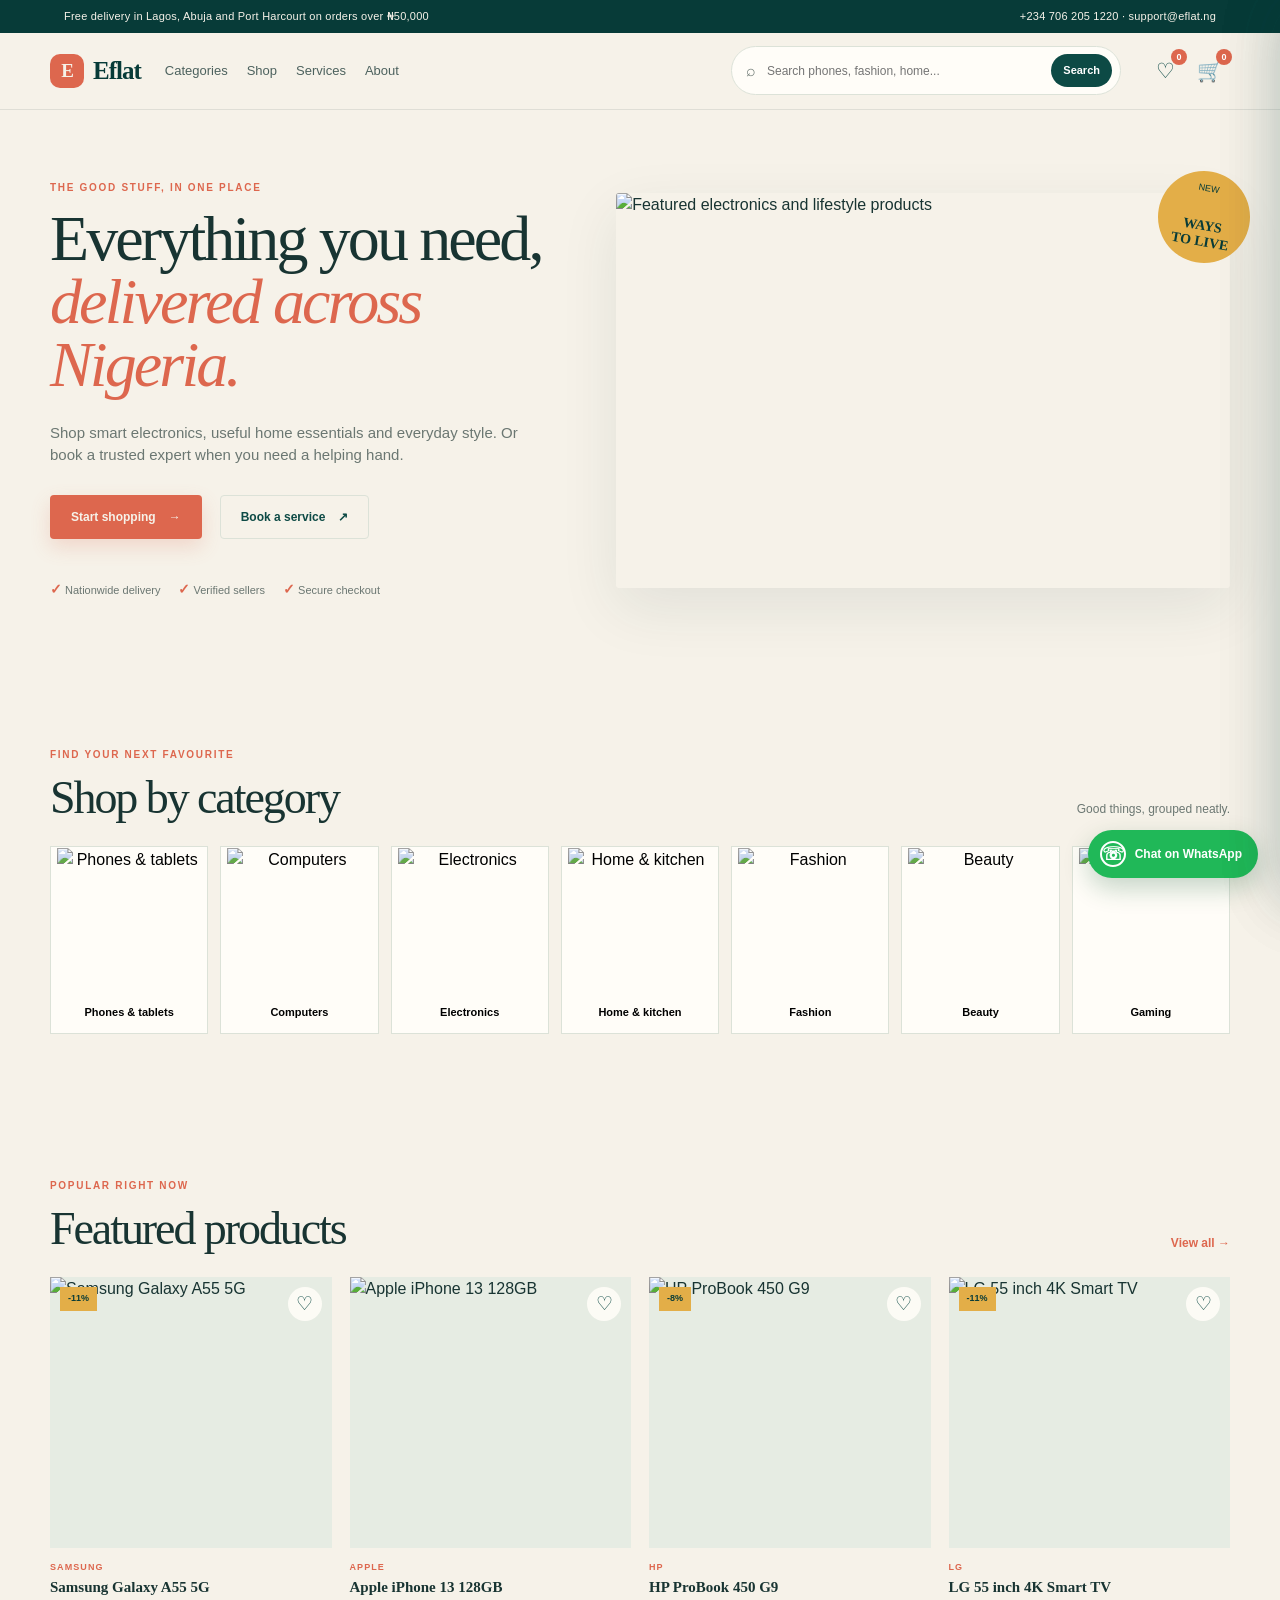
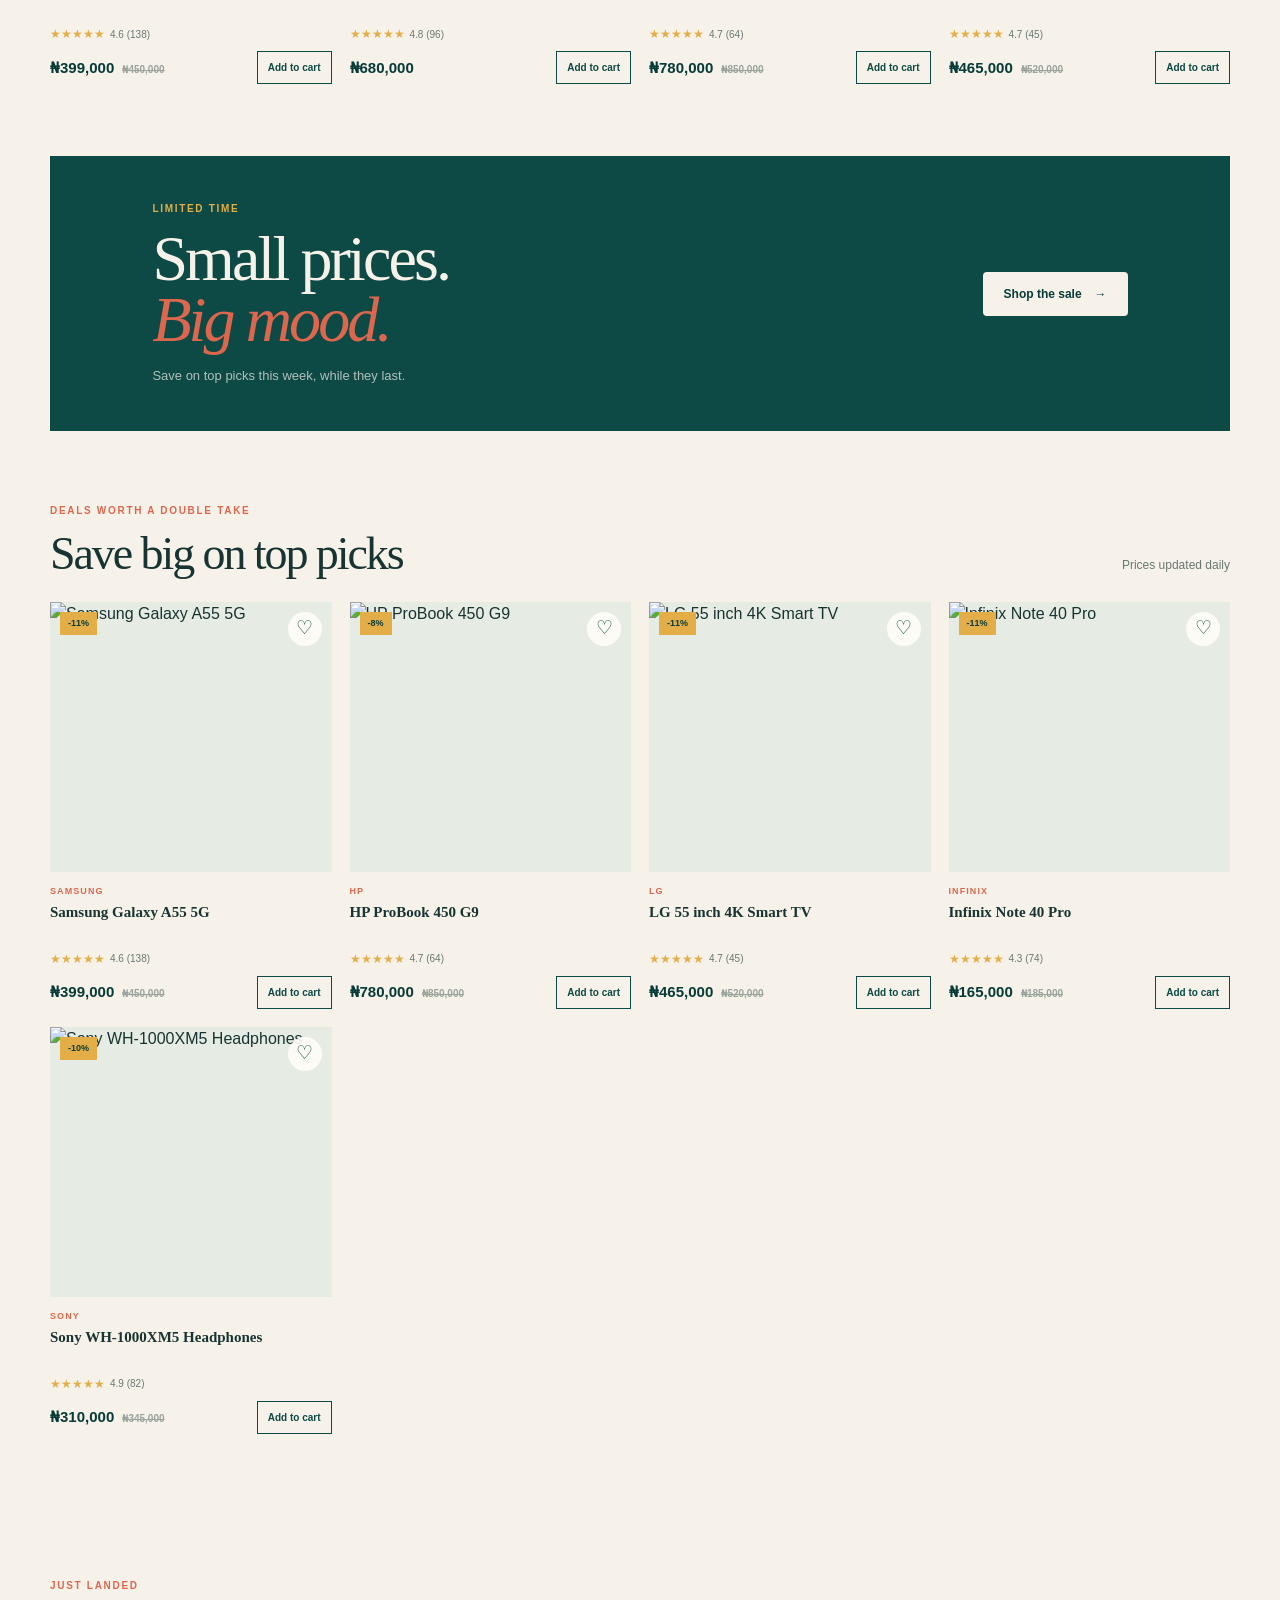
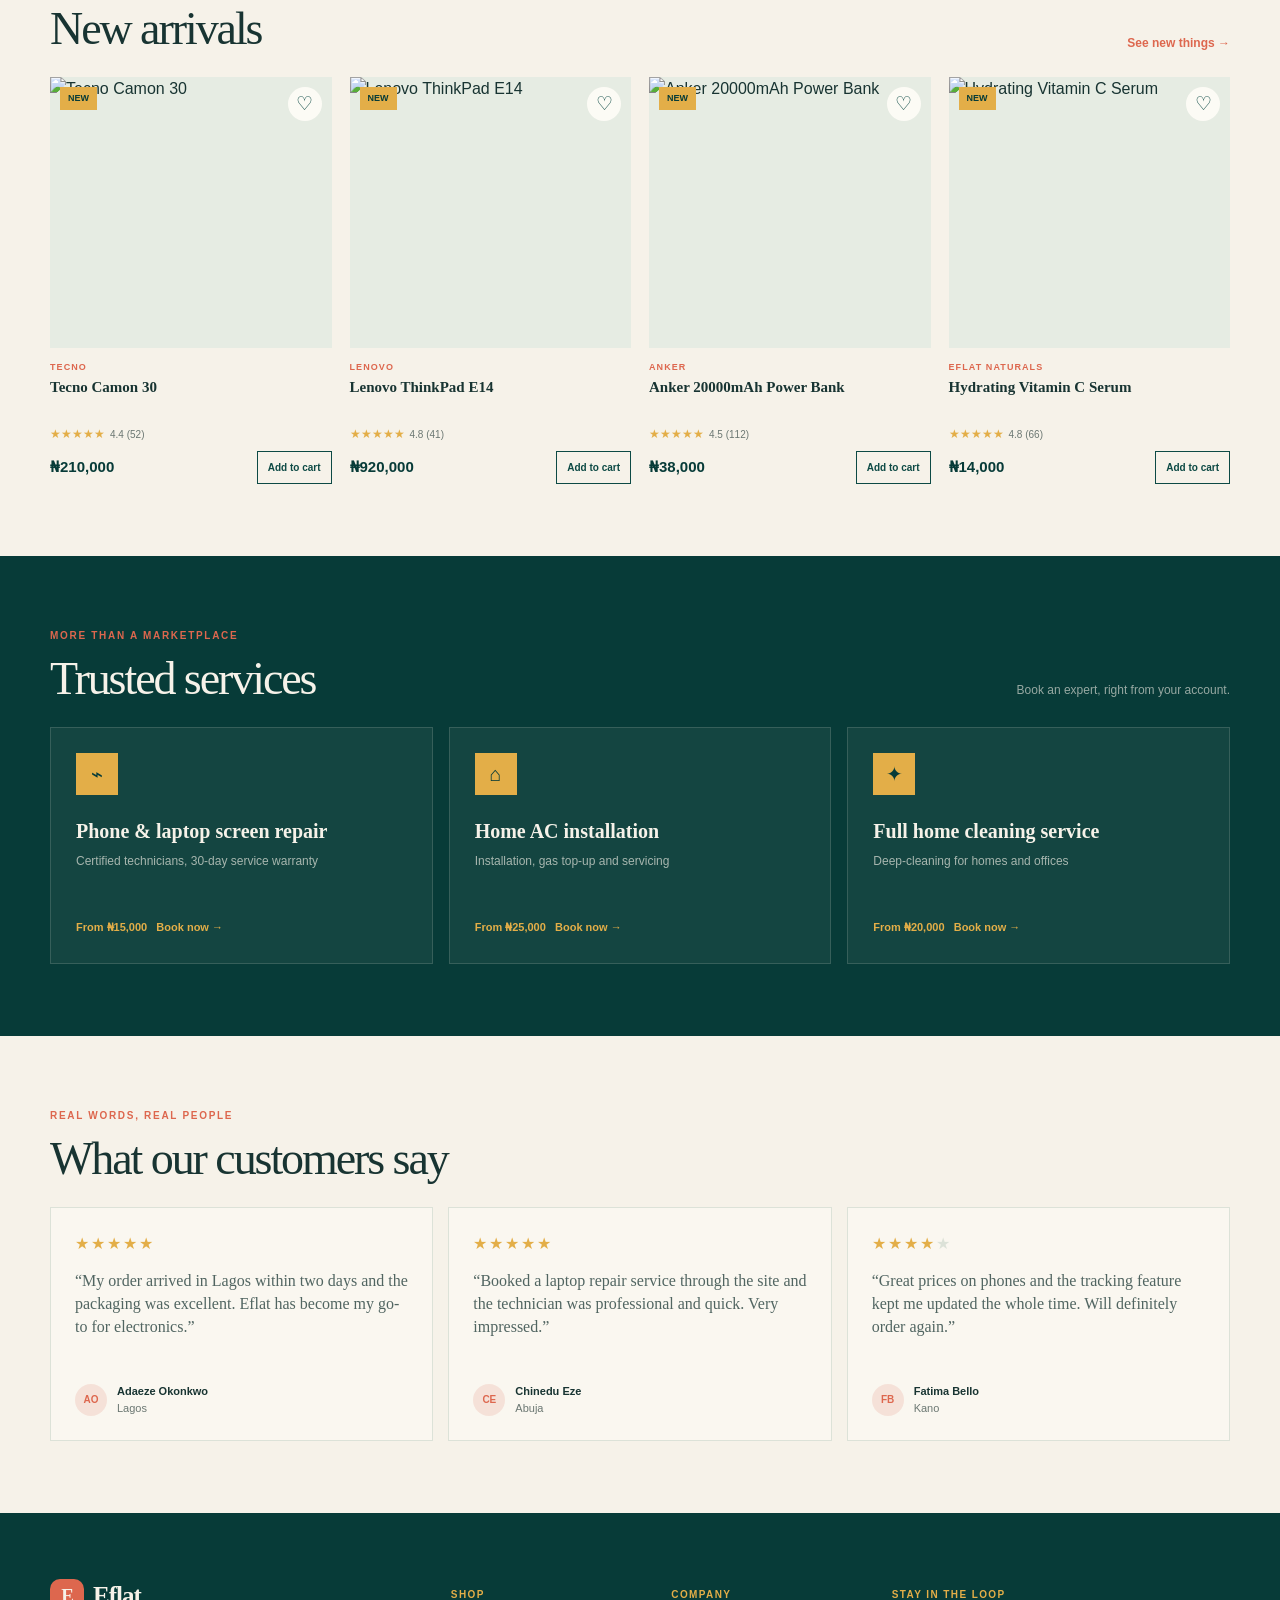
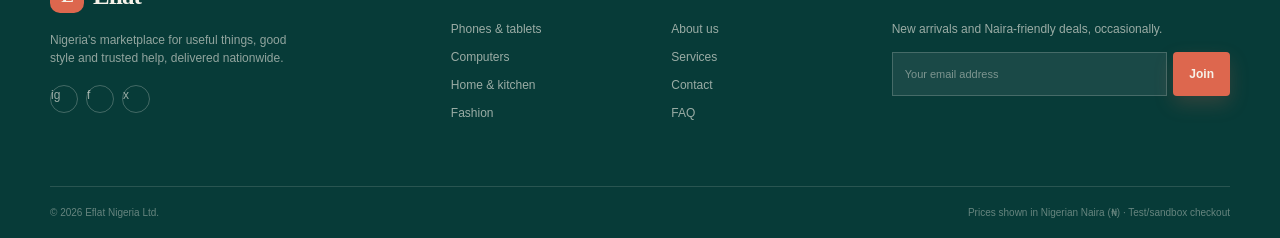
==== index.html @ 5ef54f48 "Add files via upload" ====
<!doctype html>
<html lang="en">
<head>
  <meta charset="UTF-8">
  <meta name="viewport" content="width=device-width, initial-scale=1.0">
  <meta name="description" content="Eflat is a Nigerian marketplace for electronics, fashion, home essentials and trusted services.">
  <title>Eflat | Everyday things, thoughtfully delivered</title>
  <link rel="stylesheet" href="style.css">
  <script src="index.js" defer></script>
</head>
<body>
  <div class="utility-bar">
    <p>Free delivery in Lagos, Abuja and Port Harcourt on orders over ₦50,000</p>
    <p>+234 706 205 1220 <span aria-hidden="true">·</span> support@eflat.ng</p>
  </div>

  <header class="site-header" id="top">
    <div class="header-main shell">
      <button class="icon-button menu-toggle" id="menuToggle" type="button" aria-label="Open menu" aria-expanded="false">☰</button>
      <a class="brand" href="#top" aria-label="Eflat home"><span class="brand-mark">E</span><span>Eflat</span></a>
      <nav class="main-nav" id="mainNav" aria-label="Main navigation">
        <a href="#categories">Categories</a>
        <a href="#featured">Shop</a>
        <a href="#services">Services</a>
        <a href="#about">About</a>
      </nav>
      <form class="search-form" id="searchForm" role="search">
        <span aria-hidden="true">⌕</span>
        <input id="searchInput" type="search" placeholder="Search phones, fashion, home..." autocomplete="off">
        <button type="submit">Search</button>
      </form>
      <div class="header-actions">
        <button class="icon-button" id="wishlistButton" type="button" aria-label="View wishlist">♡<span class="count-badge" id="wishlistCount">0</span></button>
        <button class="icon-button cart-button" id="cartButton" type="button" aria-label="View cart">🛒<span class="count-badge" id="cartCount">0</span></button>
      </div>
    </div>
    <div class="mobile-search shell">
      <form class="search-form" id="mobileSearchForm" role="search">
        <span aria-hidden="true">⌕</span>
        <input id="mobileSearchInput" type="search" placeholder="What are you looking for?" autocomplete="off">
        <button type="submit">Search</button>
      </form>
    </div>
  </header>

  <main>
    <section class="hero shell">
      <div class="hero-copy">
        <p class="eyebrow">THE GOOD STUFF, IN ONE PLACE</p>
        <h1>Everything you need,<br><em>delivered across Nigeria.</em></h1>
        <p class="hero-text">Shop smart electronics, useful home essentials and everyday style. Or book a trusted expert when you need a helping hand.</p>
        <div class="hero-actions">
          <a class="button button-primary" href="#featured">Start shopping <span>→</span></a>
          <a class="button button-quiet" href="#services">Book a service <span>↗</span></a>
        </div>
        <div class="trust-row">
          <span><b>✓</b> Nationwide delivery</span>
          <span><b>✓</b> Verified sellers</span>
          <span><b>✓</b> Secure checkout</span>
        </div>
      </div>
      <div class="hero-image-wrap">
        <div class="hero-sticker">NEW<br><strong>WAYS<br>TO LIVE</strong></div>
        <img src="img/hero-banner.png" alt="Featured electronics and lifestyle products" class="hero-image">
      </div>
    </section>

    <section class="section shell" id="categories">
      <div class="section-heading"><div><p class="eyebrow">FIND YOUR NEXT FAVOURITE</p><h2>Shop by category</h2></div><p>Good things, grouped neatly.</p></div>
      <div class="category-grid" id="categoryGrid"></div>
    </section>

    <section class="section shell" id="featured">
      <div class="section-heading"><div><p class="eyebrow">POPULAR RIGHT NOW</p><h2>Featured products</h2></div><a class="text-link" href="#featured">View all <span>→</span></a></div>
      <div class="product-grid" id="featuredGrid"></div>
    </section>

    <section class="sale-band shell">
      <div><p class="eyebrow">LIMITED TIME</p><h2>Small prices.<br><em>Big mood.</em></h2><p>Save on top picks this week, while they last.</p></div>
      <a class="button button-light" href="#sale">Shop the sale <span>→</span></a>
    </section>

    <section class="section shell" id="sale">
      <div class="section-heading"><div><p class="eyebrow">DEALS WORTH A DOUBLE TAKE</p><h2>Save big on top picks</h2></div><span class="sale-note">Prices updated daily</span></div>
      <div class="product-grid" id="saleGrid"></div>
    </section>

    <section class="section shell" id="new-arrivals">
      <div class="section-heading"><div><p class="eyebrow">JUST LANDED</p><h2>New arrivals</h2></div><a class="text-link" href="#new-arrivals">See new things <span>→</span></a></div>
      <div class="product-grid" id="newGrid"></div>
    </section>

    <section class="service-section" id="services">
      <div class="shell"><div class="section-heading light-heading"><div><p class="eyebrow">MORE THAN A MARKETPLACE</p><h2>Trusted services</h2></div><p>Book an expert, right from your account.</p></div><div class="service-grid" id="serviceGrid"></div></div>
    </section>

    <section class="section shell testimonials" id="about">
      <div class="section-heading"><div><p class="eyebrow">REAL WORDS, REAL PEOPLE</p><h2>What our customers say</h2></div></div>
      <div class="quote-grid"><article class="quote-card"><div class="stars">★★★★★</div><blockquote>“My order arrived in Lagos within two days and the packaging was excellent. Eflat has become my go-to for electronics.”</blockquote><footer><span>AO</span><div><strong>Adaeze Okonkwo</strong><small>Lagos</small></div></footer></article><article class="quote-card"><div class="stars">★★★★★</div><blockquote>“Booked a laptop repair service through the site and the technician was professional and quick. Very impressed.”</blockquote><footer><span>CE</span><div><strong>Chinedu Eze</strong><small>Abuja</small></div></footer></article><article class="quote-card"><div class="stars">★★★★<i>★</i></div><blockquote>“Great prices on phones and the tracking feature kept me updated the whole time. Will definitely order again.”</blockquote><footer><span>FB</span><div><strong>Fatima Bello</strong><small>Kano</small></div></footer></article></div>
    </section>
  </main>

  <footer class="site-footer">
    <div class="shell footer-grid">
      <div class="footer-brand"><a class="brand brand-light" href="#top"><span class="brand-mark">E</span><span>Eflat</span></a><p>Nigeria's marketplace for useful things, good style and trusted help, delivered nationwide.</p><div class="socials"><a href="#top" aria-label="Instagram">ig</a><a href="#top" aria-label="Facebook">f</a><a href="#top" aria-label="X">x</a></div></div>
      <div><h3>Shop</h3><a href="#categories">Phones & tablets</a><a href="#categories">Computers</a><a href="#categories">Home & kitchen</a><a href="#categories">Fashion</a></div>
      <div><h3>Company</h3><a href="#about">About us</a><a href="#services">Services</a><a href="#top">Contact</a><a href="#top">FAQ</a></div>
      <div class="newsletter"><h3>Stay in the loop</h3><p>New arrivals and Naira-friendly deals, occasionally.</p><form id="newsletterForm"><input id="emailInput" type="email" placeholder="Your email address" required><button class="button button-primary" type="submit">Join</button></form><p class="form-message" id="formMessage" aria-live="polite"></p></div>
    </div>
    <div class="footer-bottom shell"><span>© 2026 Eflat Nigeria Ltd.</span><span>Prices shown in Nigerian Naira (₦) · Test/sandbox checkout</span></div>
  </footer>

  <aside class="side-panel" id="cartPanel" aria-hidden="true" aria-labelledby="cartPanelTitle">
    <div class="panel-header"><div><p class="eyebrow">YOUR BAG</p><h2 id="cartPanelTitle">Cart</h2></div><button class="close-button" data-close-panel type="button" aria-label="Close cart">×</button></div>
    <div class="panel-content" id="cartItems"><p class="panel-empty">Your cart is empty.</p></div>
    <div class="panel-footer"><div><span>Subtotal</span><strong id="cartTotal">₦0</strong></div><button class="button button-primary" id="checkoutButton" type="button">Continue to checkout <span>→</span></button></div>
  </aside>
  <aside class="side-panel" id="wishlistPanel" aria-hidden="true" aria-labelledby="wishlistPanelTitle">
    <div class="panel-header"><div><p class="eyebrow">SAVED FOR LATER</p><h2 id="wishlistPanelTitle">Wishlist</h2></div><button class="close-button" data-close-panel type="button" aria-label="Close wishlist">×</button></div>
    <div class="panel-content" id="wishlistItems"><p class="panel-empty">Your wishlist is empty.</p></div>
  </aside>
  <div class="panel-backdrop" data-close-panel></div>
  <dialog class="booking-dialog" id="bookingDialog">
    <button class="close-button dialog-close" data-close-dialog type="button" aria-label="Close booking form">×</button>
    <p class="eyebrow">BOOK A TRUSTED EXPERT</p><h2 id="bookingTitle">Book a service</h2><p class="dialog-copy">Tell us where and when you need help. Our team will confirm the appointment.</p>
    <form id="bookingForm"><label for="bookingName">Your name</label><input id="bookingName" required placeholder="Full name"><label for="bookingPhone">Phone number</label><input id="bookingPhone" required type="tel" placeholder="0800 000 0000"><label for="bookingDate">Preferred date</label><input id="bookingDate" required type="date"><button class="button button-primary" type="submit">Request booking <span>→</span></button><p class="form-message" id="bookingMessage" aria-live="polite"></p></form>
  </dialog>
  <div class="toast" id="toast" role="status" aria-live="polite"></div>
  <a class="whatsapp-button" href="https://wa.me/2347062051220?text=Hello%20Eflat%2C%20I%20need%20help%20with%20an%20order." target="_blank" rel="noopener noreferrer" aria-label="Chat with Eflat on WhatsApp">
    <span class="whatsapp-icon" aria-hidden="true">☏</span>
    <span class="whatsapp-label">Chat on WhatsApp</span>
  </a>
</body>
</html>
---- style.css ----
:root {
  --ink: #183432;
  --teal: #0d4a45;
  --teal-deep: #073b38;
  --cream: #f6f2e9;
  --paper: #fffdf8;
  --muted: #6b7772;
  --line: #dce2d8;
  --terracotta: #dd674e;
  --gold: #e3ae48;
  --shadow: 0 20px 60px rgba(24, 52, 50, .09);
  --display: Georgia, "Times New Roman", serif;
  --sans: "Trebuchet MS", "Segoe UI", sans-serif;
}

* { box-sizing: border-box; }
html { scroll-behavior: smooth; }
body { margin: 0; min-width: 320px; color: var(--ink); background: var(--cream); font-family: var(--sans); line-height: 1.5; overflow-x: hidden; }
body.menu-open { overflow: hidden; }
a { color: inherit; text-decoration: none; }
button, input { font: inherit; }
button { cursor: pointer; }
img { display: block; max-width: 100%; }
.shell { width: min(1180px, calc(100% - 48px)); margin-inline: auto; }

.utility-bar { display: flex; justify-content: space-between; gap: 16px; padding: 8px 5vw; color: #f6f2e9; background: var(--teal-deep); font-size: 11px; letter-spacing: .02em; }
.utility-bar p { margin: 0; }
.site-header { position: sticky; top: 0; z-index: 20; border-bottom: 1px solid rgba(24, 52, 50, .1); background: rgba(246, 242, 233, .94); backdrop-filter: blur(14px); }
.header-main { display: flex; align-items: center; gap: 24px; min-height: 76px; }
.brand { display: inline-flex; align-items: center; gap: 9px; flex: none; color: var(--teal-deep); font: 700 25px var(--display); letter-spacing: -.04em; }
.brand-mark { display: grid; place-items: center; width: 34px; height: 34px; border-radius: 10px; color: var(--cream); background: var(--terracotta); font: 700 19px var(--display); }
.main-nav { display: flex; gap: 19px; align-items: center; font-size: 13px; }
.main-nav a { position: relative; padding: 10px 0; color: rgba(24, 52, 50, .76); }
.main-nav a:hover, .text-link:hover { color: var(--terracotta); }
.search-form { display: flex; align-items: center; gap: 9px; min-width: 180px; padding: 7px 8px 7px 14px; border: 1px solid var(--line); border-radius: 100px; background: var(--paper); color: var(--muted); }
.header-main > .search-form { flex: 1; max-width: 390px; margin-left: auto; }
.search-form input { width: 100%; min-width: 0; border: 0; outline: 0; color: var(--ink); background: transparent; font-size: 12px; }
.search-form button { border: 0; border-radius: 100px; padding: 8px 12px; color: white; background: var(--teal); font-size: 11px; font-weight: 700; }
.header-actions { display: flex; gap: 5px; }
.icon-button { position: relative; display: inline-grid; place-items: center; min-width: 40px; min-height: 40px; padding: 6px; border: 0; border-radius: 50%; color: var(--teal); background: transparent; font-size: 21px; }
.icon-button:hover { background: rgba(13, 74, 69, .09); }
.count-badge { position: absolute; top: 0; right: -2px; display: grid; place-items: center; min-width: 16px; height: 16px; padding: 0 4px; border-radius: 20px; color: white; background: var(--terracotta); font: 700 9px var(--sans); }
.menu-toggle, .mobile-search { display: none; }

.hero { display: grid; grid-template-columns: minmax(0, .9fr) minmax(380px, 1.1fr); align-items: center; gap: 64px; min-height: 565px; padding-top: 66px; padding-bottom: 70px; }
.eyebrow { margin: 0 0 13px; color: var(--terracotta); font-size: 10px; font-weight: 800; letter-spacing: .17em; }
h1, h2 { margin: 0; font-family: var(--display); font-weight: 400; letter-spacing: -.045em; }
h1 { max-width: 610px; font-size: clamp(43px, 5vw, 74px); line-height: .98; }
h1 em, h2 em { color: var(--terracotta); font-style: italic; }
.hero-text { max-width: 500px; margin: 25px 0 28px; color: var(--muted); font-size: 15px; }
.hero-actions { display: flex; align-items: center; gap: 18px; }
.button { display: inline-flex; align-items: center; justify-content: center; gap: 13px; min-height: 44px; padding: 12px 20px; border: 1px solid transparent; border-radius: 4px; font-size: 12px; font-weight: 800; transition: transform .2s, background .2s, box-shadow .2s; }
.button:hover { transform: translateY(-2px); }
.button-primary { color: var(--cream); background: var(--terracotta); box-shadow: 0 8px 20px rgba(221, 103, 78, .2); }
.button-primary:hover { background: #c9523b; }
.button-quiet { color: var(--teal); border-color: var(--line); background: transparent; }
.button-light { color: var(--teal-deep); background: var(--cream); }
.trust-row { display: flex; flex-wrap: wrap; gap: 18px; margin-top: 40px; color: var(--muted); font-size: 11px; }
.trust-row b { color: var(--terracotta); font-size: 14px; }
.hero-image-wrap { position: relative; }
.hero-image { width: 100%; height: 395px; object-fit: cover; border-radius: 3px; box-shadow: var(--shadow); }
.hero-sticker { position: absolute; z-index: 1; top: -22px; right: -20px; display: grid; place-items: center; width: 92px; height: 92px; border-radius: 50%; color: var(--teal-deep); background: var(--gold); text-align: center; font-size: 9px; line-height: 1.1; transform: rotate(10deg); }
.hero-sticker strong { font: 700 14px var(--display); }

.section { padding-block: 72px; }
.section-heading { display: flex; align-items: end; justify-content: space-between; gap: 20px; margin-bottom: 25px; }
.section-heading h2 { font-size: clamp(33px, 4vw, 46px); line-height: 1; }
.section-heading > p, .sale-note { margin: 0 0 3px; color: var(--muted); font-size: 12px; }
.text-link { color: var(--terracotta); font-size: 12px; font-weight: 800; }
.category-grid { display: grid; grid-template-columns: repeat(7, 1fr); gap: 12px; }
.category-card { overflow: hidden; border: 1px solid var(--line); background: var(--paper); transition: transform .2s, box-shadow .2s; }
.category-card:hover { transform: translateY(-5px); box-shadow: var(--shadow); }
.category-card img { width: 100%; aspect-ratio: 1; object-fit: cover; filter: saturate(.82); }
.category-card span { display: block; padding: 12px 8px; text-align: center; font-size: 11px; font-weight: 800; }
.product-grid { display: grid; grid-template-columns: repeat(4, 1fr); gap: 18px; }
.product-card { position: relative; min-width: 0; }
.product-image-wrap { position: relative; overflow: hidden; background: #e6ece3; }
.product-image { width: 100%; aspect-ratio: 1.04; object-fit: cover; transition: transform .35s; }
.product-card:hover .product-image { transform: scale(1.04); }
.wishlist-toggle { position: absolute; top: 10px; right: 10px; display: grid; place-items: center; width: 34px; height: 34px; border: 0; border-radius: 50%; color: var(--teal); background: rgba(255, 253, 248, .9); font-size: 19px; }
.wishlist-toggle.is-loved { color: var(--terracotta); }
.product-badge { position: absolute; top: 10px; left: 10px; padding: 5px 8px; color: var(--teal-deep); background: var(--gold); font-size: 9px; font-weight: 800; text-transform: uppercase; }
.product-meta { padding-top: 13px; }
.product-brand { margin: 0 0 4px; color: var(--terracotta); font-size: 9px; font-weight: 800; letter-spacing: .12em; text-transform: uppercase; }
.product-name { min-height: 39px; margin: 0; font: 700 15px/1.25 var(--display); }
.rating { display: flex; gap: 5px; align-items: center; margin: 8px 0; color: var(--gold); font-size: 12px; }
.rating span { color: var(--muted); font-size: 10px; }
.product-bottom { display: flex; align-items: center; justify-content: space-between; gap: 8px; }
.price { color: var(--teal-deep); font-size: 15px; font-weight: 800; }
.old-price { margin-left: 4px; color: #9aa39c; font-size: 10px; text-decoration: line-through; }
.add-button { padding: 8px 10px; border: 1px solid var(--teal); color: var(--teal); background: transparent; font-size: 10px; font-weight: 800; }
.add-button:hover { color: var(--cream); background: var(--teal); }

.sale-band { display: flex; align-items: center; justify-content: space-between; min-height: 260px; padding: 45px 8%; color: var(--cream); background: var(--teal); }
.sale-band h2 { font-size: clamp(40px, 5vw, 64px); line-height: .95; }
.sale-band p:last-child { margin: 15px 0 0; color: rgba(246, 242, 233, .7); font-size: 13px; }
.sale-band .eyebrow { color: var(--gold); }

.service-section { padding: 72px 0; color: var(--cream); background: var(--teal-deep); }
.light-heading h2 { color: var(--cream); }
.light-heading > p { color: rgba(246, 242, 233, .6); }
.service-grid { display: grid; grid-template-columns: repeat(3, 1fr); gap: 16px; }
.service-card { min-height: 220px; padding: 25px; border: 1px solid rgba(246, 242, 233, .15); background: rgba(246, 242, 233, .05); }
.service-icon { display: grid; place-items: center; width: 42px; height: 42px; margin-bottom: 25px; color: var(--teal-deep); background: var(--gold); font-size: 20px; }
.service-card h3 { margin: 0 0 9px; font: 700 20px var(--display); }
.service-card p { min-height: 42px; margin: 0 0 20px; color: rgba(246, 242, 233, .65); font-size: 12px; }
.service-card a { color: var(--gold); font-size: 11px; font-weight: 800; }
.quote-grid { display: grid; grid-template-columns: repeat(3, 1fr); gap: 15px; }
.quote-card { padding: 24px; border: 1px solid var(--line); background: rgba(255, 253, 248, .45); }
.stars { margin-bottom: 13px; color: var(--gold); letter-spacing: 2px; }
.stars i { color: var(--line); font-style: normal; }
.quote-card blockquote { min-height: 91px; margin: 0 0 23px; color: rgba(24, 52, 50, .75); font: 16px/1.45 var(--display); }
.quote-card footer { display: flex; align-items: center; gap: 10px; }
.quote-card footer > span { display: grid; place-items: center; width: 32px; height: 32px; border-radius: 50%; color: var(--terracotta); background: rgba(221, 103, 78, .15); font-size: 10px; font-weight: 800; }
.quote-card footer strong, .quote-card footer small { display: block; font-size: 11px; }
.quote-card footer small { color: var(--muted); }

.site-footer { padding-top: 66px; color: var(--cream); background: var(--teal-deep); }
.footer-grid { display: grid; grid-template-columns: 1.6fr .8fr .8fr 1.5fr; gap: 40px; padding-bottom: 54px; }
.brand-light { color: var(--cream); }
.footer-brand > p { max-width: 260px; margin: 18px 0; color: rgba(246, 242, 233, .58); font-size: 12px; }
.socials { display: flex; gap: 8px; }
.socials a { display: grid; place-items: center; width: 28px; height: 28px; border: 1px solid rgba(246, 242, 233, .25); border-radius: 50%; color: var(--cream); font-size: 11px; }
.site-footer h3 { margin: 8px 0 18px; color: var(--gold); font-size: 10px; letter-spacing: .14em; text-transform: uppercase; }
.site-footer [class] a:not(.brand) { display: block; margin-bottom: 10px; color: rgba(246, 242, 233, .62); font-size: 12px; }
.newsletter p { color: rgba(246, 242, 233, .62); font-size: 12px; }
.newsletter form { display: flex; gap: 6px; margin-top: 14px; }
.newsletter input { min-width: 0; flex: 1; padding: 12px; border: 1px solid rgba(246, 242, 233, .2); outline: 0; color: var(--cream); background: rgba(246, 242, 233, .08); font-size: 11px; }
.newsletter input::placeholder { color: rgba(246, 242, 233, .45); }
.newsletter .button { min-height: 40px; padding-inline: 15px; }
.form-message { min-height: 18px; margin: 9px 0 0 !important; color: var(--gold) !important; }
.footer-bottom { display: flex; justify-content: space-between; gap: 20px; padding-block: 18px; border-top: 1px solid rgba(246, 242, 233, .14); color: rgba(246, 242, 233, .4); font-size: 10px; }
.toast { position: fixed; z-index: 50; right: 22px; bottom: 22px; max-width: 300px; padding: 13px 17px; border-left: 3px solid var(--gold); color: var(--cream); background: var(--teal-deep); box-shadow: var(--shadow); opacity: 0; transform: translateY(16px); pointer-events: none; transition: .25s; font-size: 12px; }
.toast.show { opacity: 1; transform: translateY(0); }
.whatsapp-button { position: fixed; z-index: 25; right: 22px; bottom: 22px; display: inline-flex; align-items: center; gap: 9px; min-height: 48px; padding: 10px 16px 10px 12px; border-radius: 999px; color: #fff; background: #20b858; box-shadow: 0 10px 26px rgba(10, 85, 42, .24); font-size: 12px; font-weight: 800; transition: transform .2s, background .2s, box-shadow .2s; }
.whatsapp-button:hover { color: #fff; background: #159b48; box-shadow: 0 13px 30px rgba(10, 85, 42, .32); transform: translateY(-3px); }
.whatsapp-icon { display: grid; place-items: center; width: 26px; height: 26px; border: 2px solid currentColor; border-radius: 50%; font-size: 18px; line-height: 1; }
.panel-backdrop { position: fixed; z-index: 30; inset: 0; background: rgba(7, 59, 56, .38); opacity: 0; pointer-events: none; transition: opacity .25s; }
.side-panel { position: fixed; z-index: 40; top: 0; right: 0; display: flex; flex-direction: column; width: min(420px, 100%); height: 100vh; padding: 28px; color: var(--ink); background: var(--paper); box-shadow: -20px 0 60px rgba(7, 59, 56, .16); transform: translateX(105%); transition: transform .28s ease; }
body.panel-open .panel-backdrop { opacity: 1; pointer-events: auto; }
body.panel-open .side-panel.is-open { transform: translateX(0); }
.panel-header { display: flex; align-items: start; justify-content: space-between; padding-bottom: 22px; border-bottom: 1px solid var(--line); }
.panel-header h2 { font-size: 40px; line-height: .9; }
.close-button { display: grid; place-items: center; width: 38px; height: 38px; border: 0; border-radius: 50%; color: var(--teal); background: rgba(13, 74, 69, .08); font-size: 25px; }
.panel-content { flex: 1; overflow-y: auto; padding-block: 18px; }
.panel-empty { color: var(--muted); font: 18px var(--display); }
.panel-item { display: grid; grid-template-columns: 58px 1fr auto; align-items: center; gap: 12px; padding: 14px 0; border-bottom: 1px solid var(--line); }
.panel-item img { width: 58px; height: 58px; object-fit: cover; }
.panel-item h3 { margin: 0 0 3px; font: 700 14px var(--display); }
.panel-item p { margin: 0; color: var(--muted); font-size: 11px; }
.panel-item strong { font-size: 12px; }
.remove-item { align-self: start; border: 0; color: var(--terracotta); background: transparent; font-size: 16px; }
.panel-footer { padding-top: 20px; border-top: 1px solid var(--line); }
.panel-footer > div { display: flex; justify-content: space-between; margin-bottom: 15px; color: var(--muted); font-size: 12px; }
.panel-footer strong { color: var(--teal-deep); font-size: 16px; }
.panel-footer .button { width: 100%; }
.booking-dialog { width: min(460px, calc(100% - 32px)); padding: 32px; border: 0; color: var(--ink); background: var(--paper); box-shadow: var(--shadow); }
.booking-dialog::backdrop { background: rgba(7, 59, 56, .55); }
.dialog-close { position: absolute; top: 18px; right: 18px; }
.booking-dialog h2 { font-size: 42px; line-height: .95; }
.dialog-copy { margin: 14px 0 22px; color: var(--muted); font-size: 13px; }
.booking-dialog form { display: grid; gap: 8px; }
.booking-dialog label { margin-top: 6px; font-size: 11px; font-weight: 800; }
.booking-dialog input { width: 100%; padding: 12px; border: 1px solid var(--line); outline-color: var(--teal); color: var(--ink); background: white; }
.booking-dialog .button { margin-top: 12px; }
.empty-state { grid-column: 1 / -1; padding: 30px 0; color: var(--muted); font: 20px var(--display); }

@media (max-width: 980px) {
  .header-main { gap: 13px; }
  .main-nav { gap: 12px; }
  .category-grid { grid-template-columns: repeat(4, 1fr); }
  .product-grid { grid-template-columns: repeat(3, 1fr); }
  .hero { gap: 35px; }
  .footer-grid { grid-template-columns: 1.3fr 1fr 1fr; }
  .newsletter { grid-column: 1 / -1; }
}

@media (max-width: 700px) {
  .shell { width: min(100% - 32px, 540px); }
  .utility-bar { justify-content: center; text-align: center; }
  .utility-bar p:last-child { display: none; }
  .header-main { min-height: 66px; }
  .menu-toggle { display: inline-grid; }
  .header-main > .main-nav { position: fixed; inset: 66px 16px auto; display: grid; gap: 0; padding: 10px; border: 1px solid var(--line); background: var(--paper); box-shadow: var(--shadow); opacity: 0; pointer-events: none; transform: translateY(-10px); transition: .2s; }
  body.menu-open .header-main > .main-nav { opacity: 1; pointer-events: auto; transform: translateY(0); }
  .main-nav a { padding: 14px; border-bottom: 1px solid var(--line); }
  .main-nav a:last-child { border-bottom: 0; }
  .header-main > .search-form { display: none; }
  .mobile-search { display: block; padding-bottom: 12px; }
  .hero { grid-template-columns: 1fr; gap: 30px; min-height: 0; padding-top: 48px; }
  .hero-image { height: 300px; }
  .hero-sticker { right: -5px; }
  .trust-row { gap: 10px; margin-top: 28px; }
  .section { padding-block: 52px; }
  .section-heading { align-items: start; flex-direction: column; }
  .section-heading > p, .sale-note { margin: 0; }
  .category-grid { grid-template-columns: repeat(2, 1fr); }
  .product-grid { grid-template-columns: repeat(2, 1fr); gap: 24px 12px; }
  .product-name { font-size: 14px; }
  .product-bottom { align-items: start; flex-direction: column; }
  .add-button { width: 100%; }
  .sale-band { align-items: start; flex-direction: column; gap: 24px; padding: 38px 26px; }
  .service-grid, .quote-grid { grid-template-columns: 1fr; }
  .quote-card blockquote { min-height: 0; }
  .footer-grid { grid-template-columns: 1fr 1fr; gap: 28px 20px; }
  .footer-brand, .newsletter { grid-column: 1 / -1; }
  .footer-bottom { align-items: start; flex-direction: column; gap: 7px; }
  .whatsapp-button { right: 14px; bottom: 14px; min-width: 48px; width: 48px; height: 48px; padding: 0; justify-content: center; }
  .whatsapp-label { display: none; }
  .side-panel { padding: 22px 18px; }
  .booking-dialog { padding: 27px 20px; }
}

@media (max-width: 380px) {
  .brand { font-size: 22px; }
  .header-actions { gap: 0; }
  .hero-actions { align-items: stretch; flex-direction: column; }
  .hero-actions .button { width: 100%; }
  .product-grid { grid-template-columns: 1fr; }
}
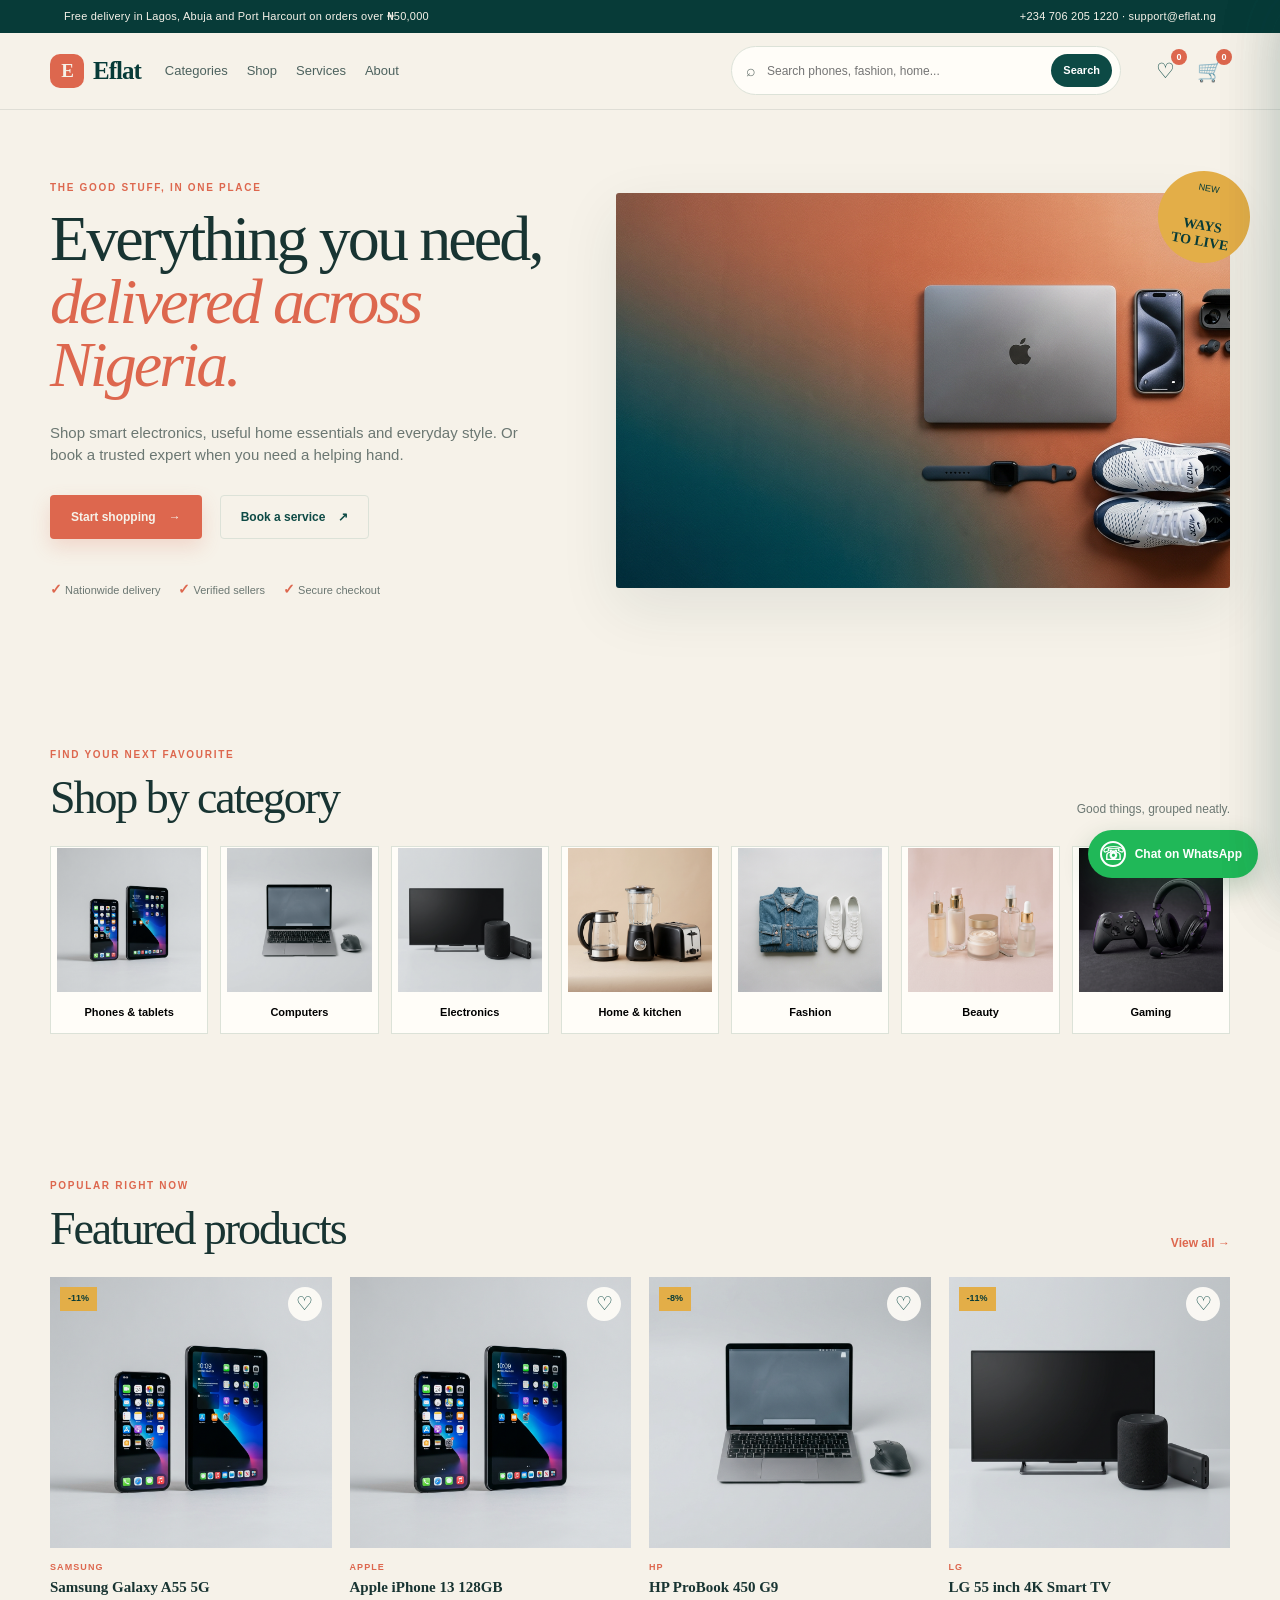
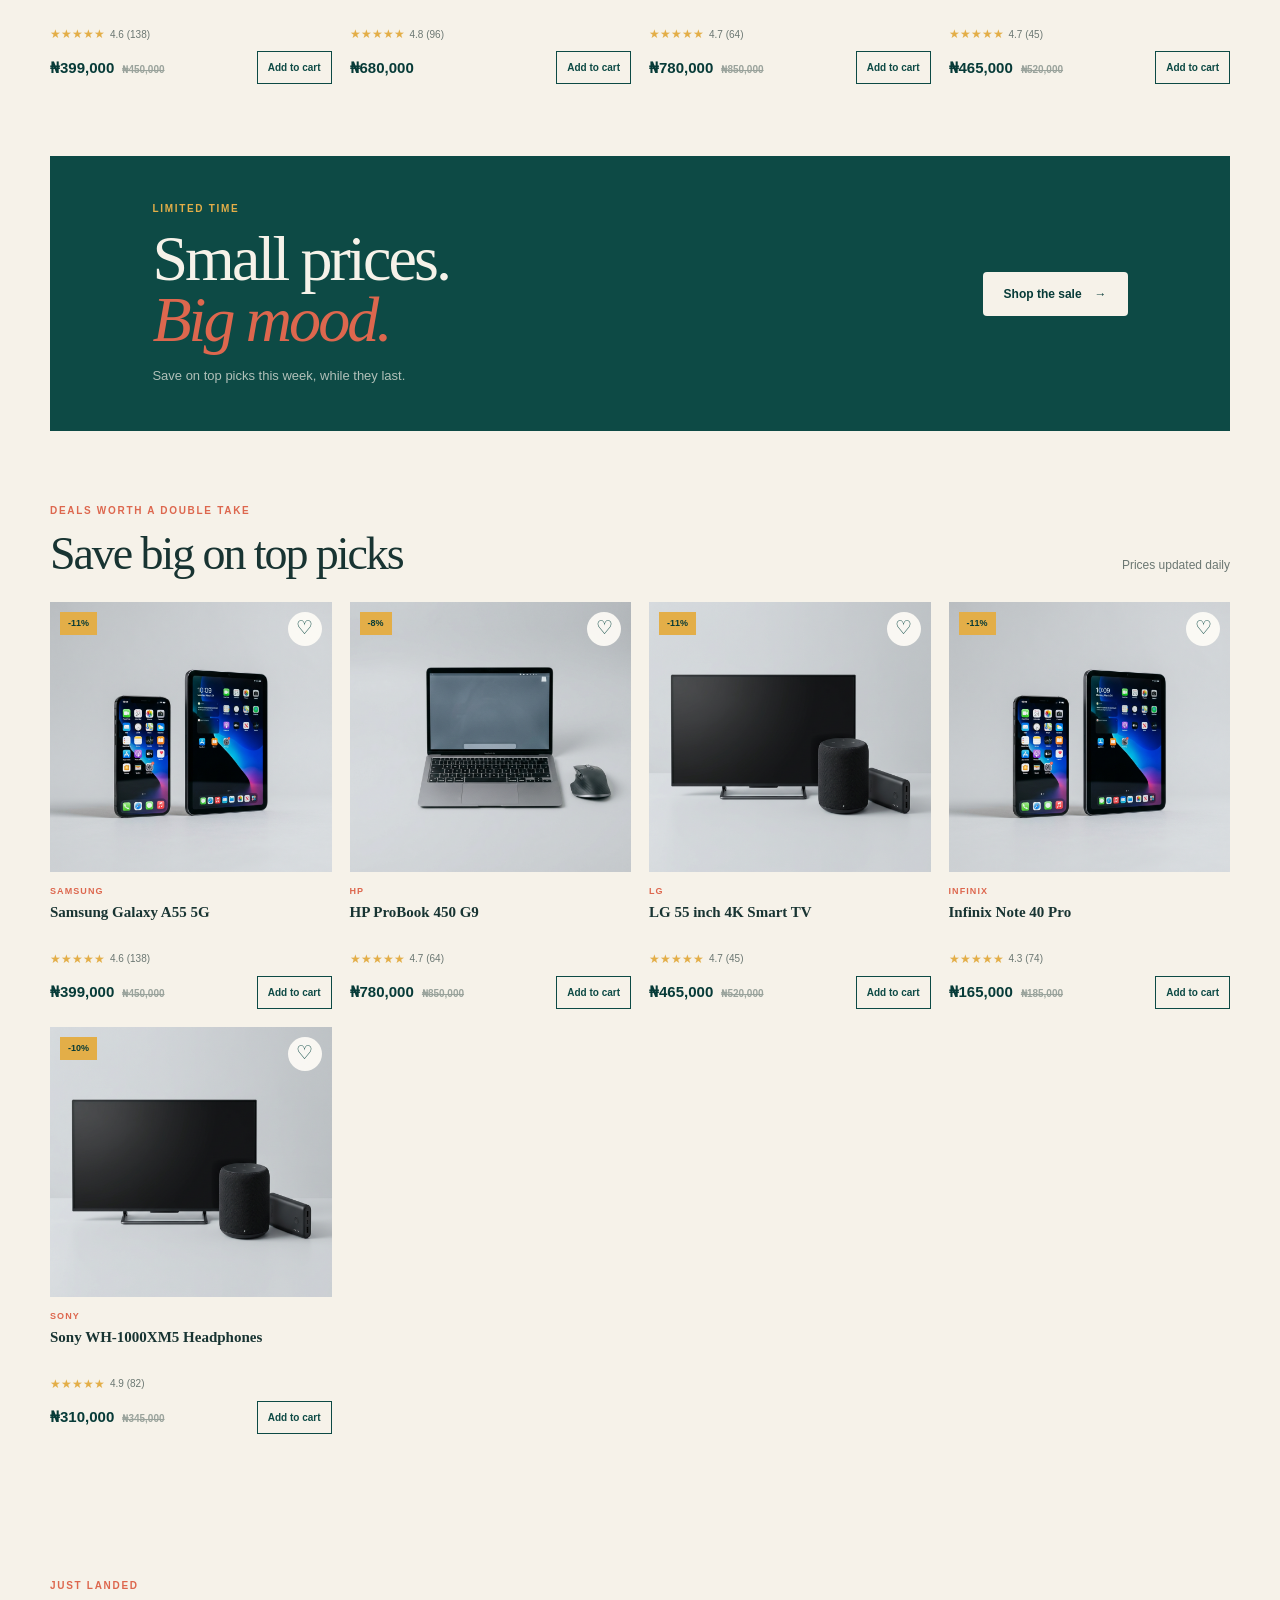
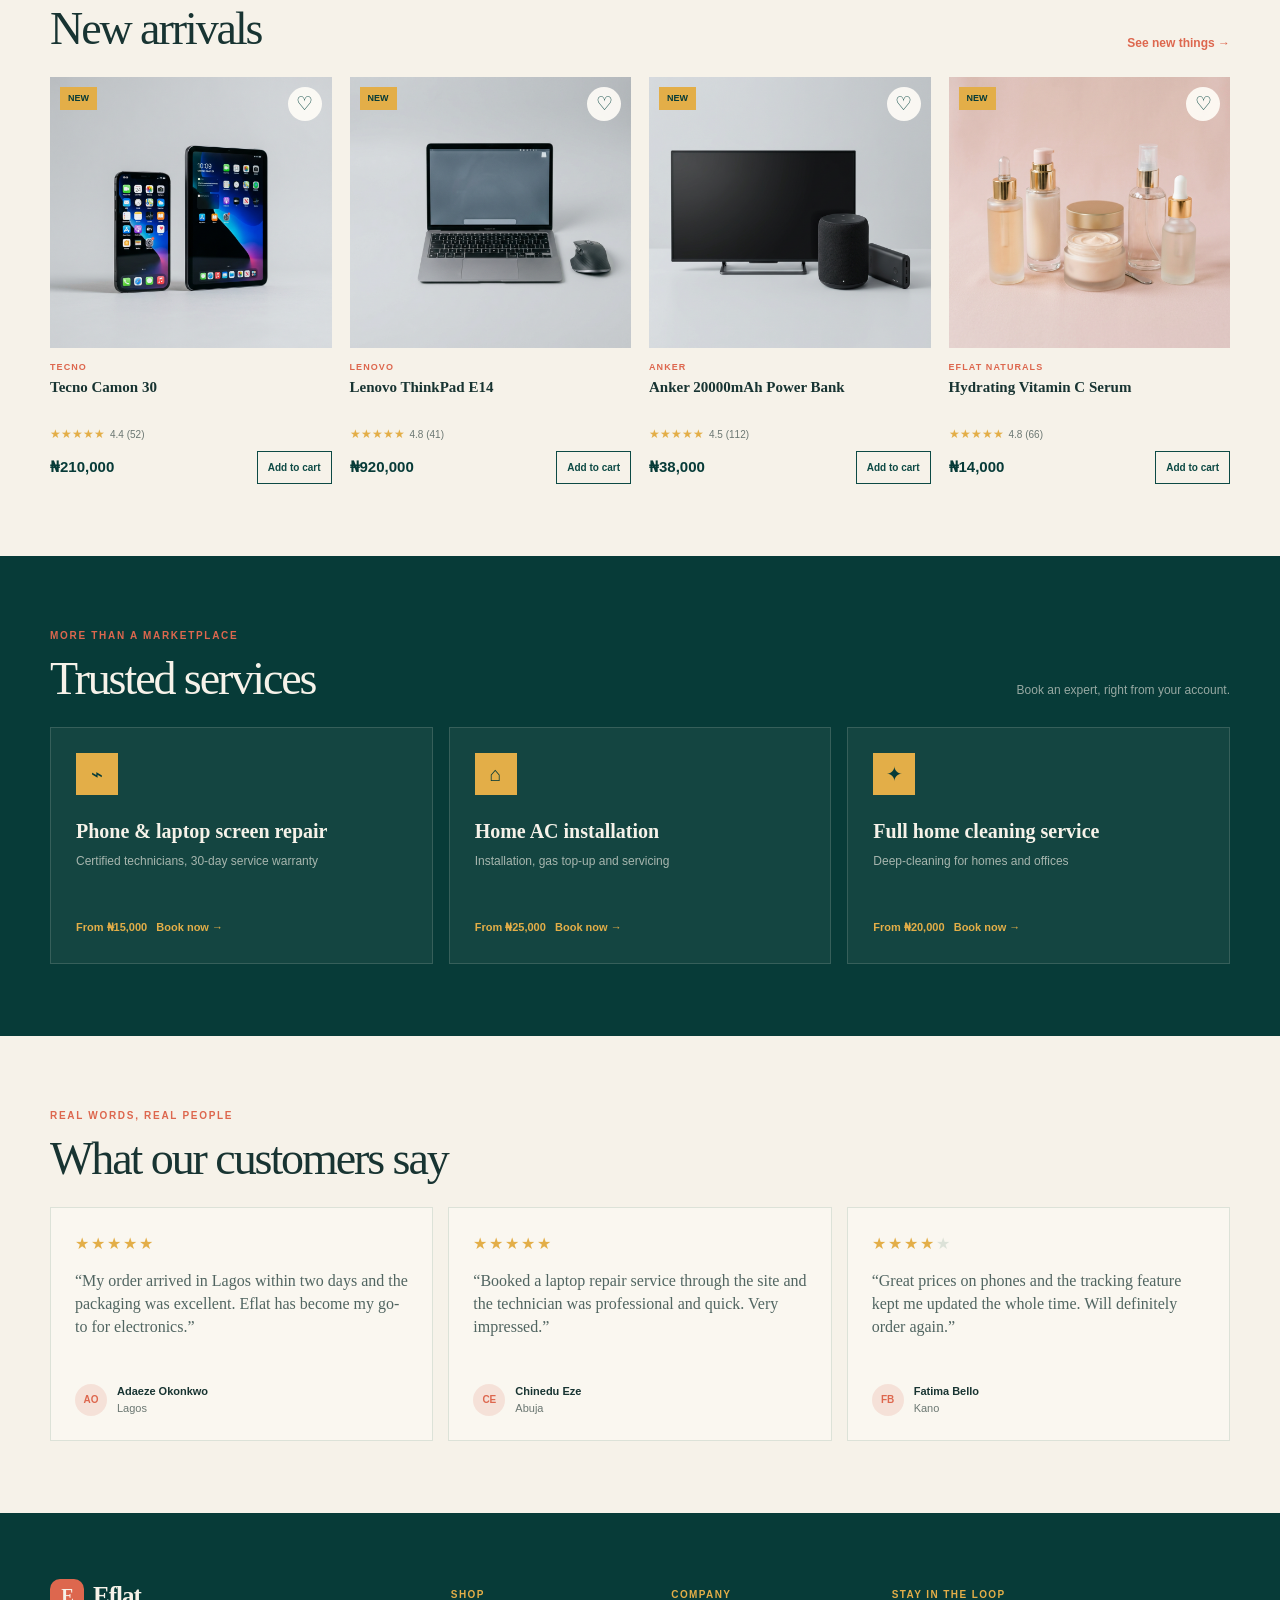
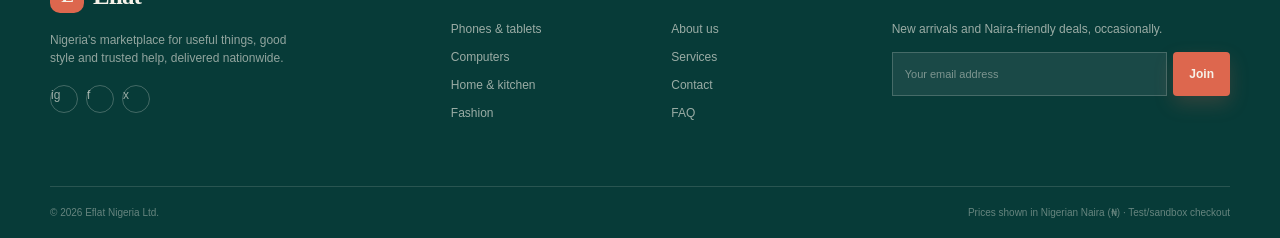
==== commit d97d868f: "Include Font Awesome for icon support Added Font Awesome stylesheet for icons." ====
--- a/index.html
+++ b/index.html
@@ -6,6 +6,7 @@
   <meta name="description" content="Eflat is a Nigerian marketplace for electronics, fashion, home essentials and trusted services.">
   <title>Eflat | Everyday things, thoughtfully delivered</title>
   <link rel="stylesheet" href="style.css">
+  <link rel="stylesheet" href="https://cdnjs.cloudflare.com/ajax/libs/font-awesome/6.5.0/css/all.min.css">
   <script src="index.js" defer></script>
 </head>
 <body>
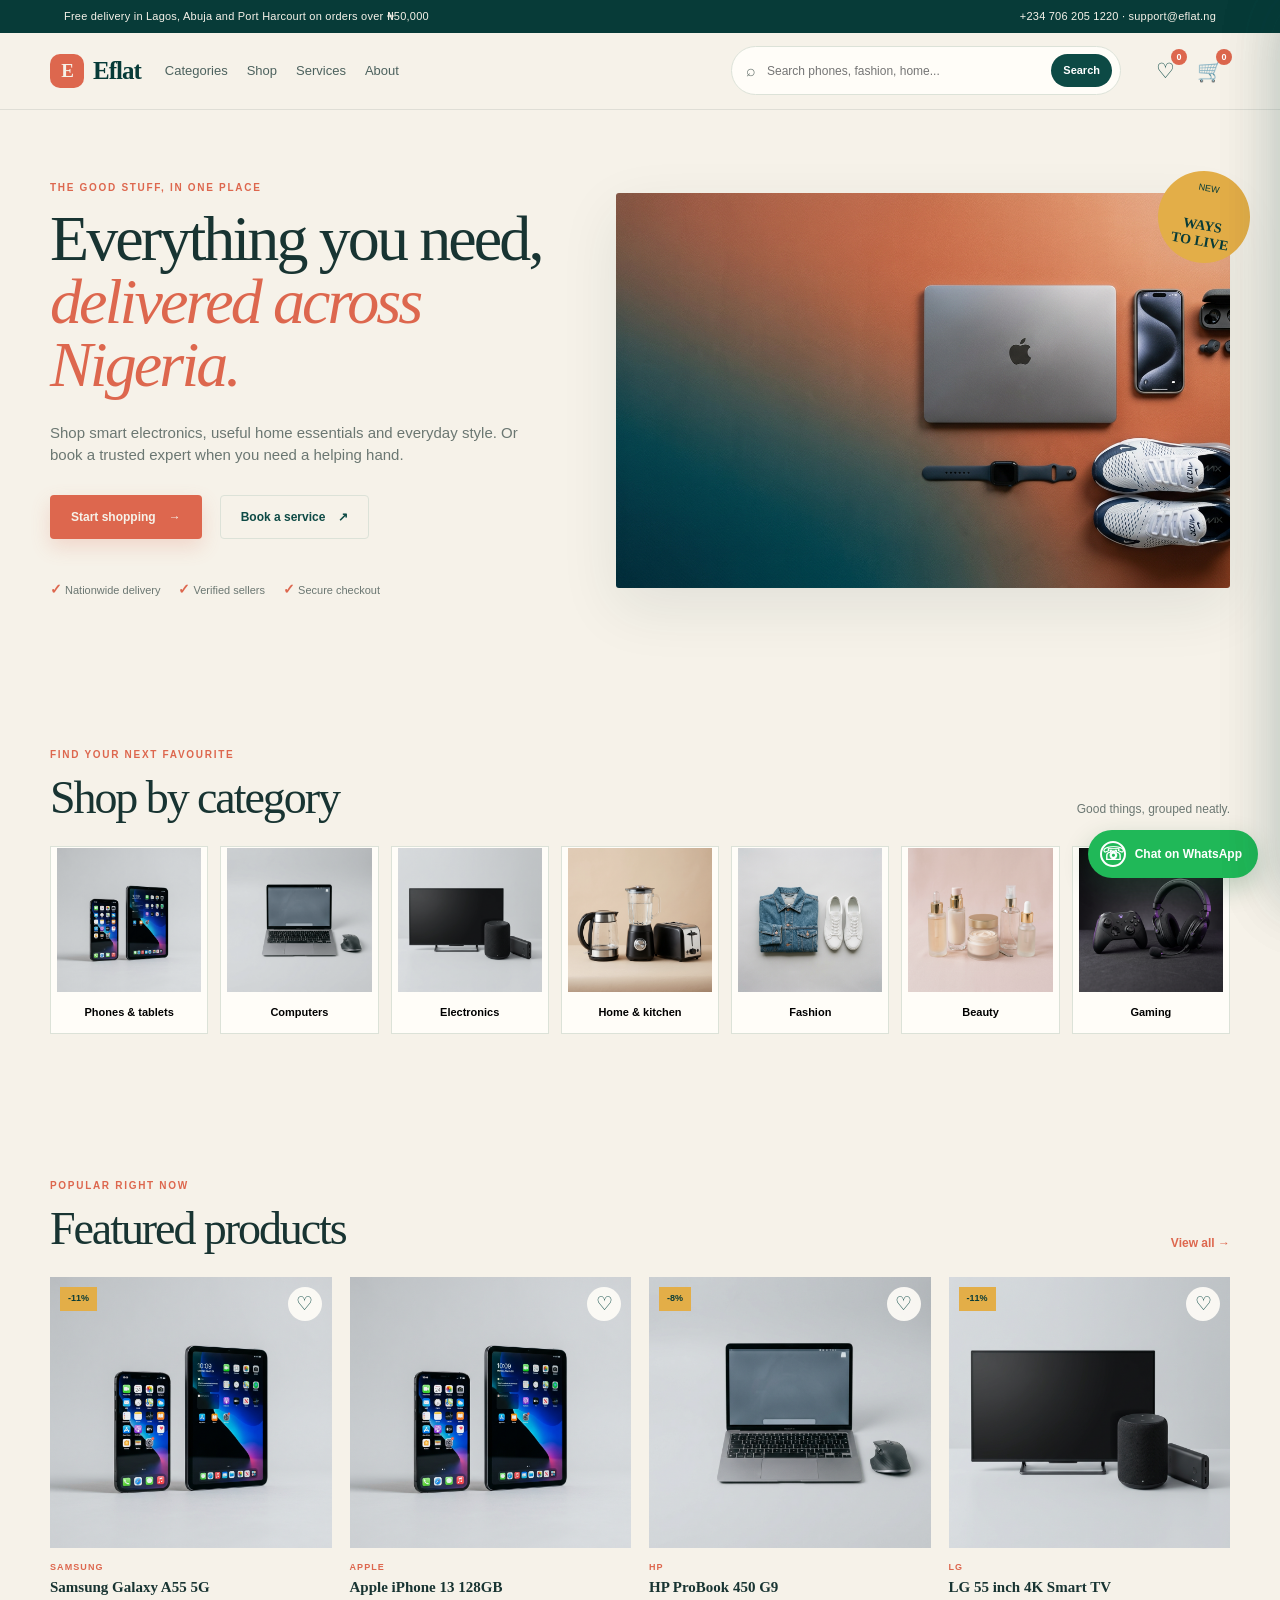
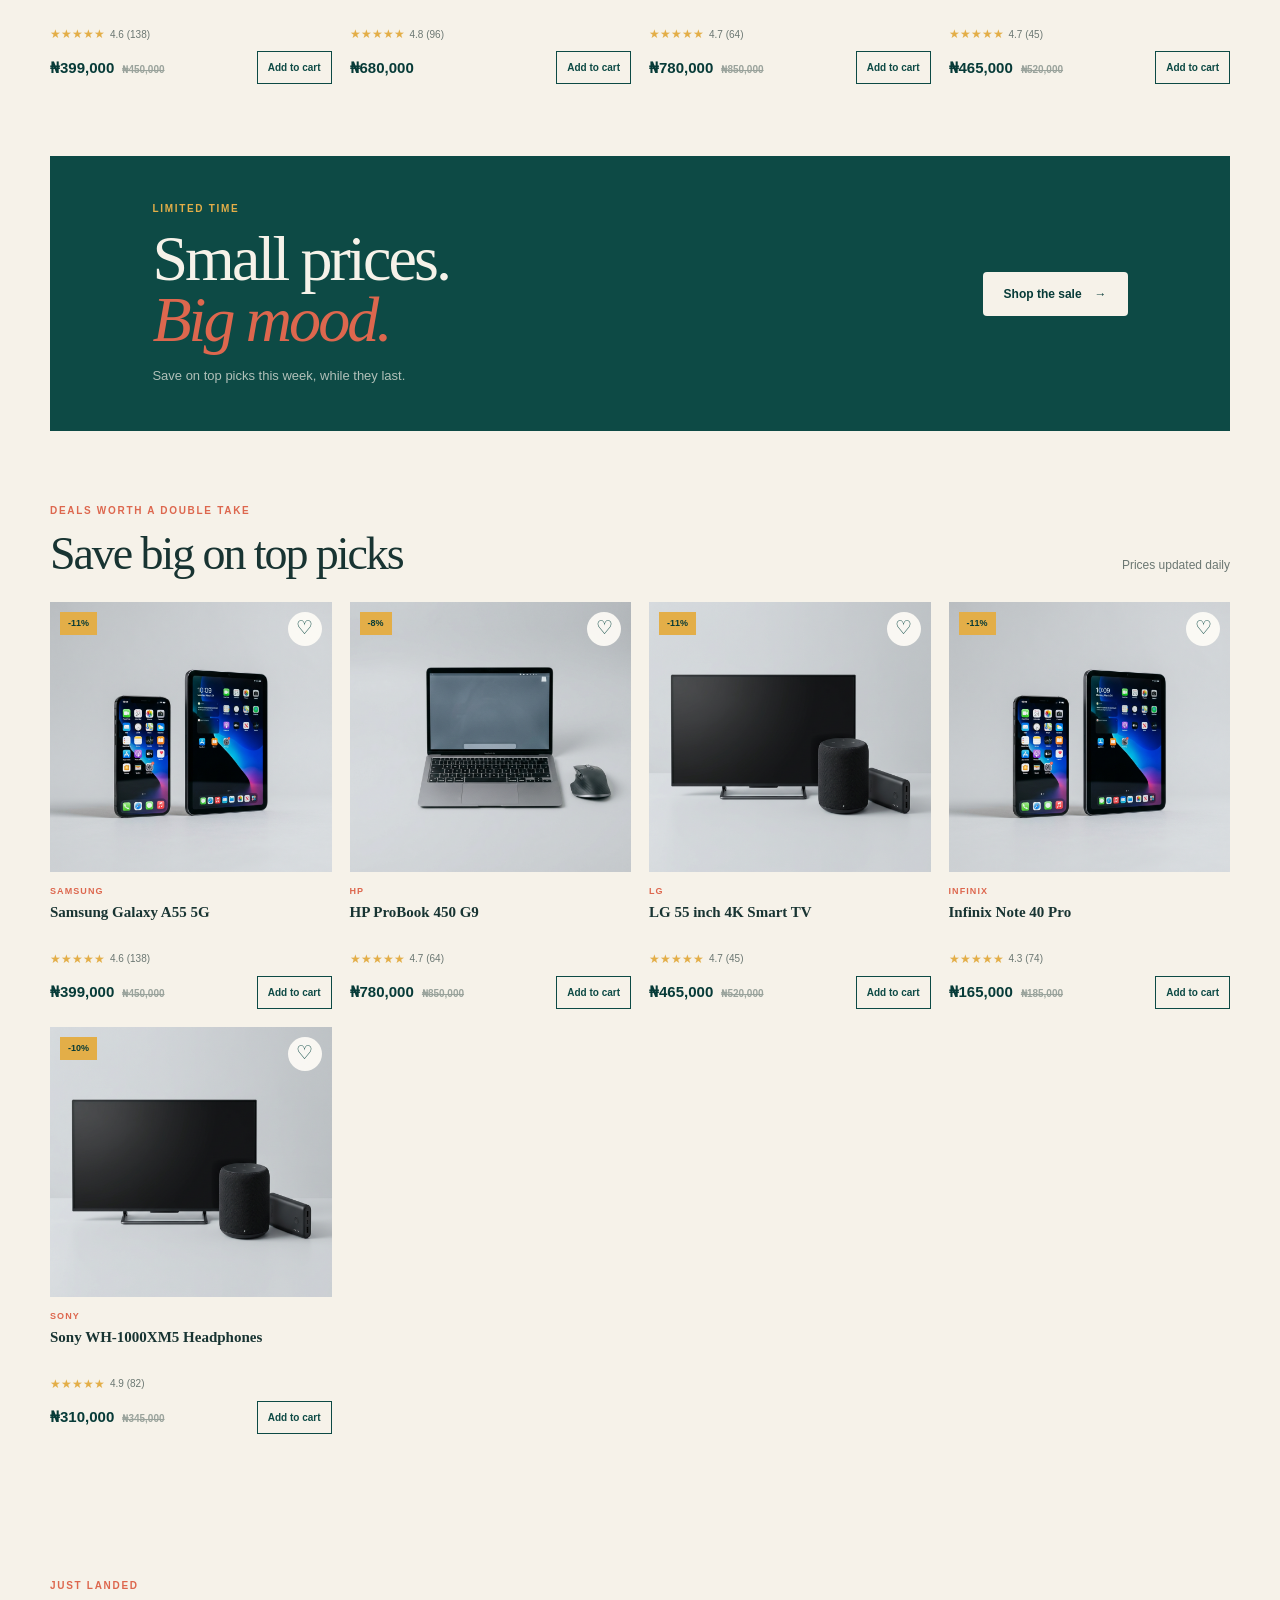
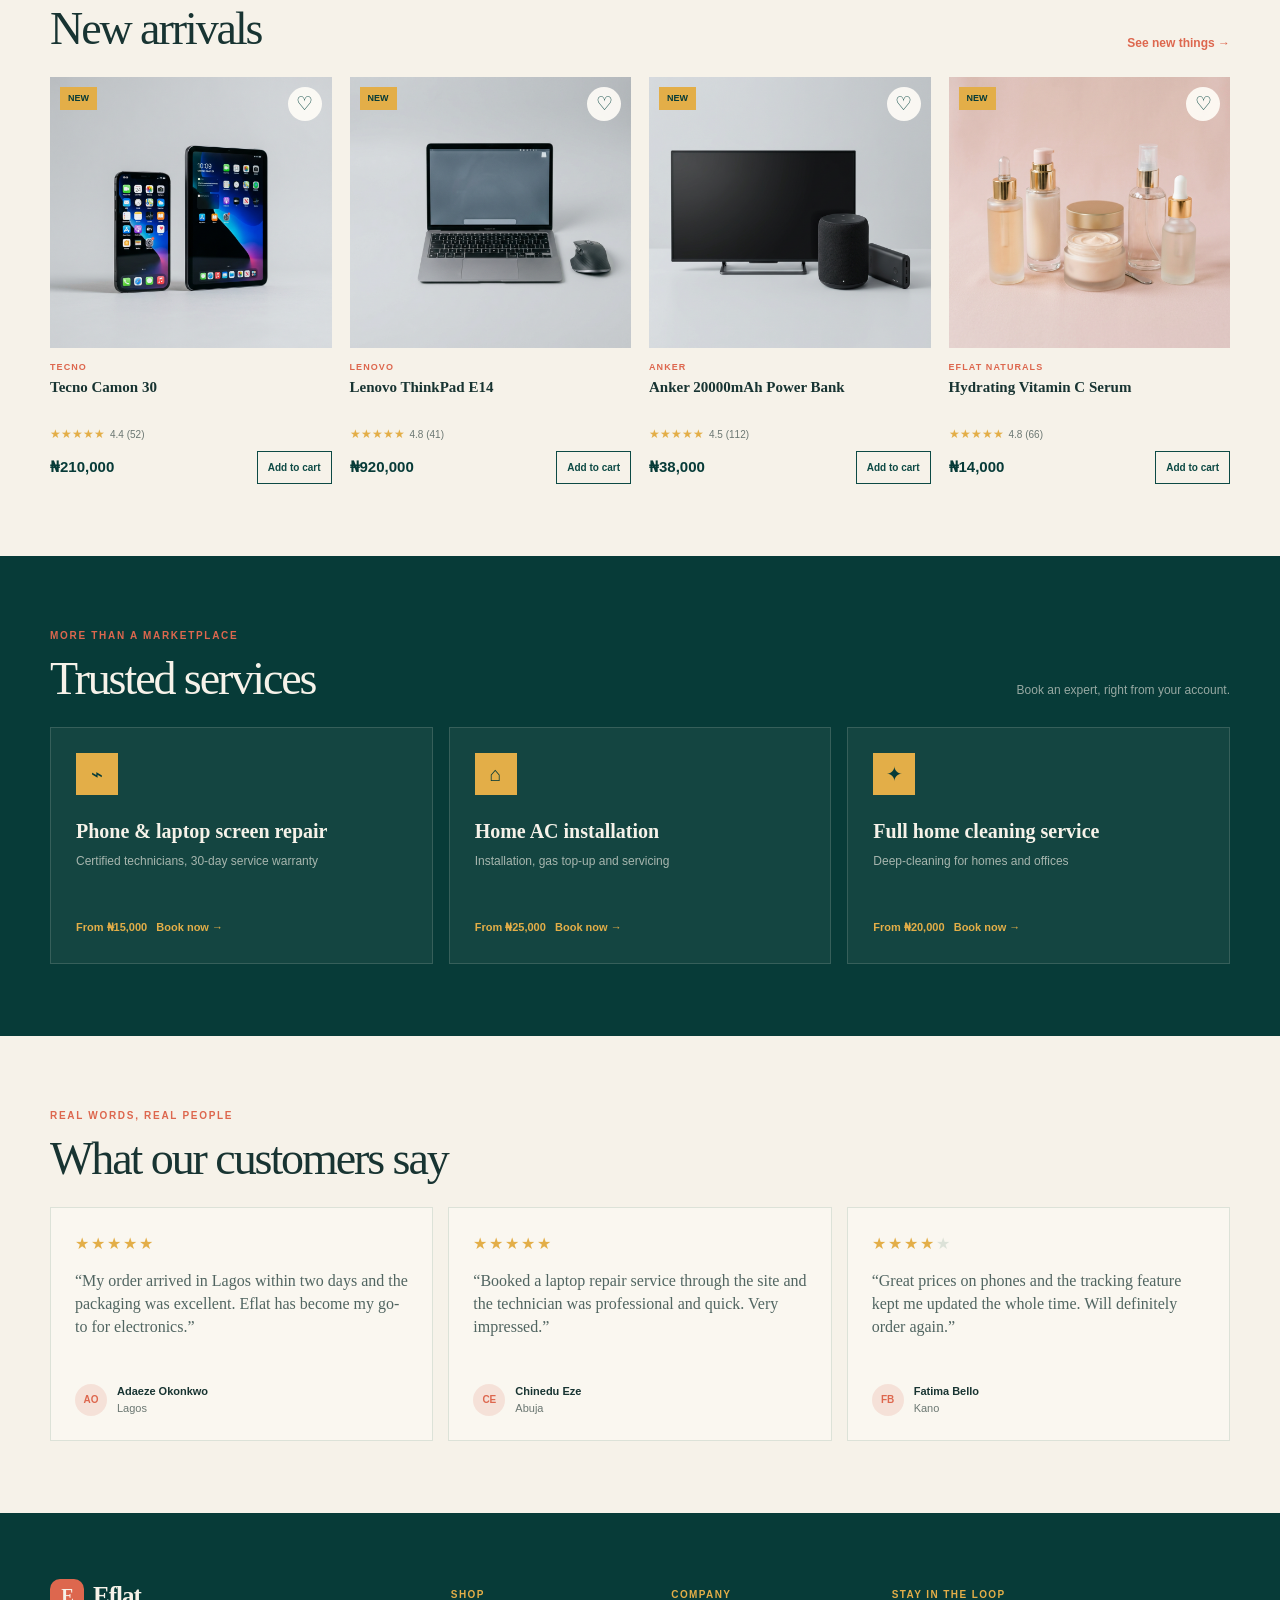
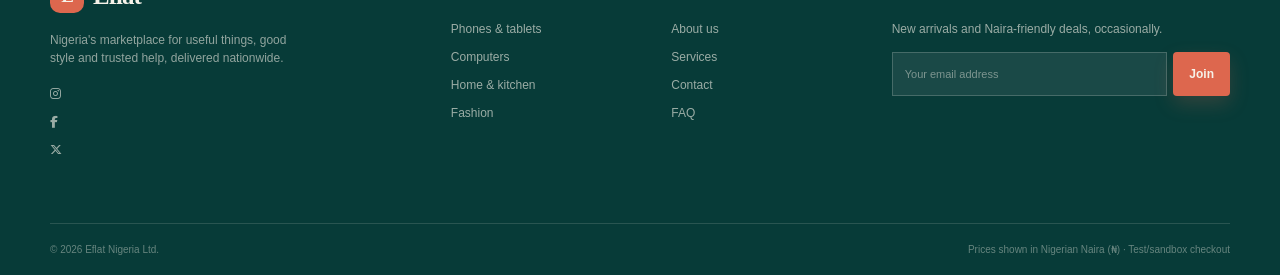
==== commit d1197f2c: "Fix HTML encoding issues in index.html" ====
--- a/index.html
+++ b/index.html
@@ -103,7 +103,9 @@
 
   <footer class="site-footer">
     <div class="shell footer-grid">
-      <div class="footer-brand"><a class="brand brand-light" href="#top"><span class="brand-mark">E</span><span>Eflat</span></a><p>Nigeria's marketplace for useful things, good style and trusted help, delivered nationwide.</p><div class="socials"><a href="#top" aria-label="Instagram">ig</a><a href="#top" aria-label="Facebook">f</a><a href="#top" aria-label="X">x</a></div></div>
+      <div class="footer-brand"><a class="brand brand-light" href="#top"><span class="brand-mark">E</span><span>Eflat</span></a><p>Nigeria's marketplace for useful things, good style and trusted help, delivered nationwide.</p><a href="#" class="social-icon"><i class="fab fa-instagram"></i></a>
+<a href="#" class="social-icon"><i class="fab fa-facebook-f"></i></a>
+<a href="#" class="social-icon"><i class="fa-brands fa-x-twitter"></i></a></div>
       <div><h3>Shop</h3><a href="#categories">Phones & tablets</a><a href="#categories">Computers</a><a href="#categories">Home & kitchen</a><a href="#categories">Fashion</a></div>
       <div><h3>Company</h3><a href="#about">About us</a><a href="#services">Services</a><a href="#top">Contact</a><a href="#top">FAQ</a></div>
       <div class="newsletter"><h3>Stay in the loop</h3><p>New arrivals and Naira-friendly deals, occasionally.</p><form id="newsletterForm"><input id="emailInput" type="email" placeholder="Your email address" required><button class="button button-primary" type="submit">Join</button></form><p class="form-message" id="formMessage" aria-live="polite"></p></div>
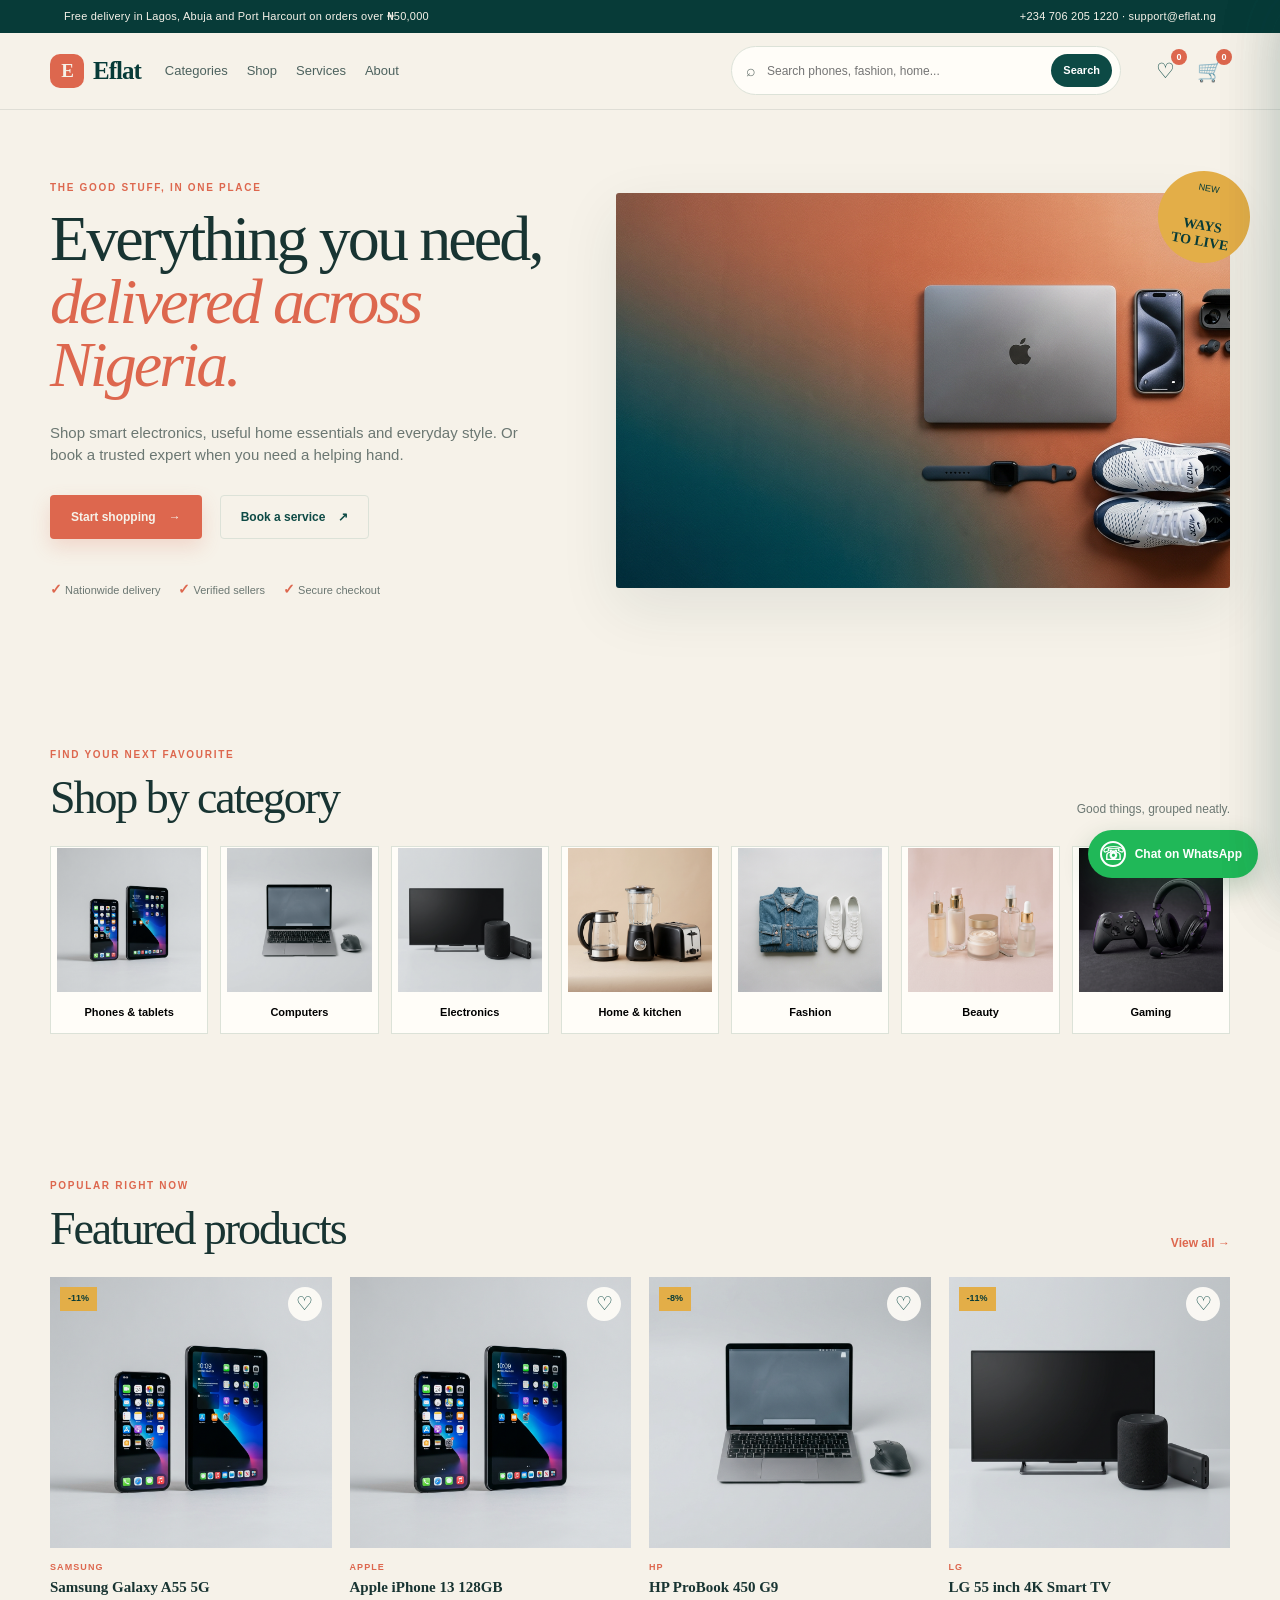
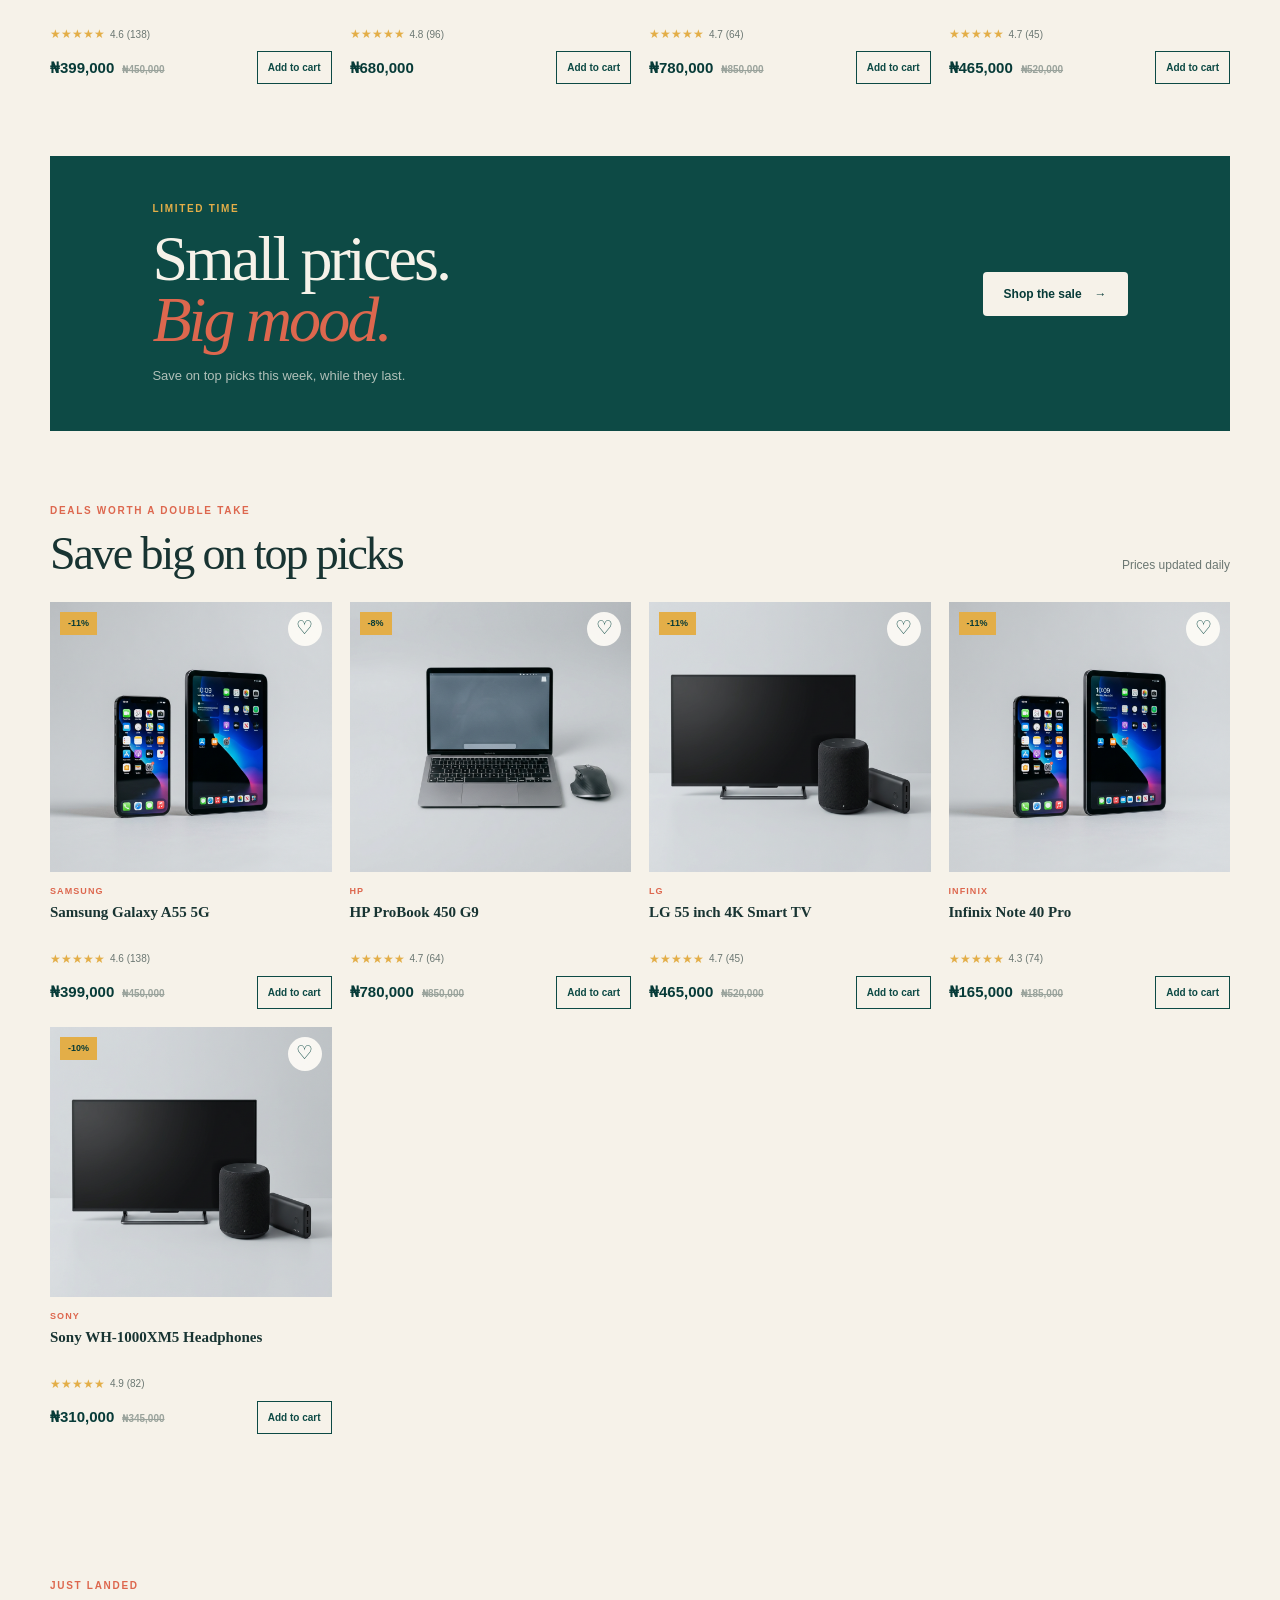
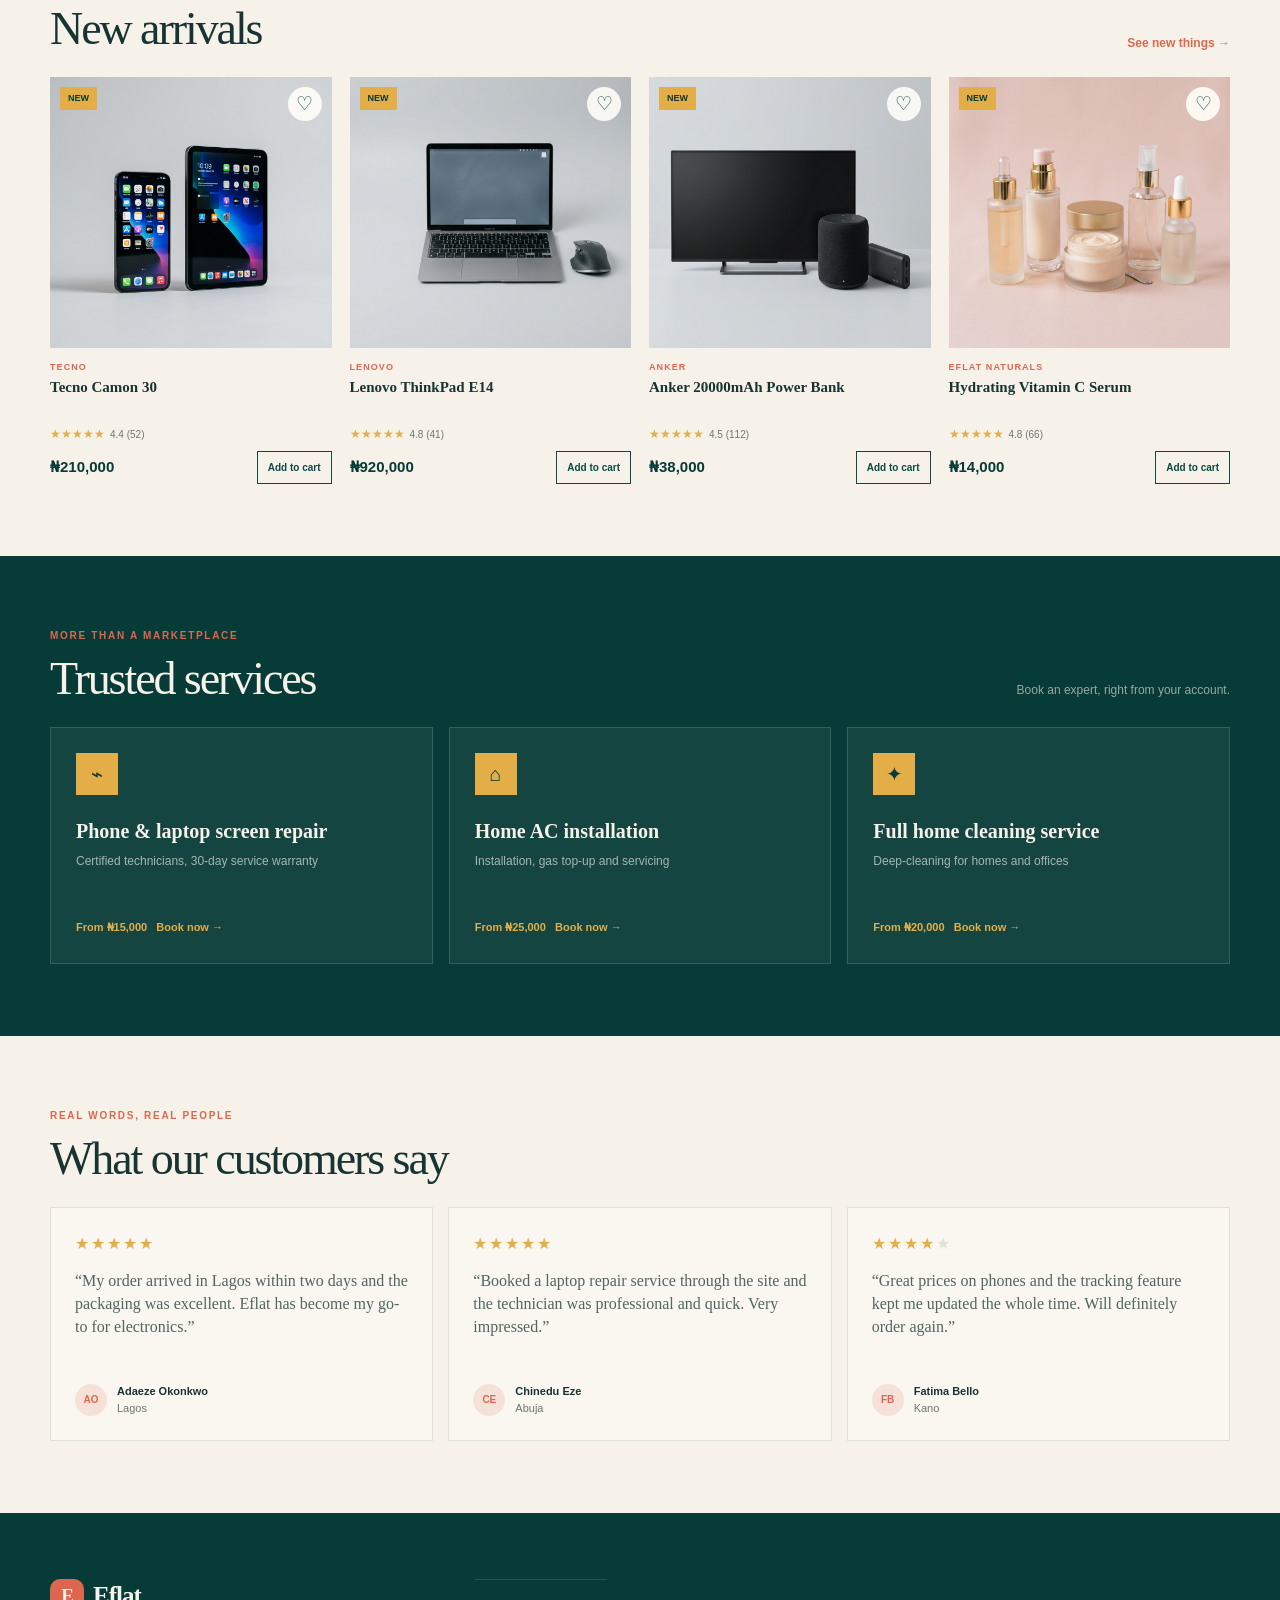
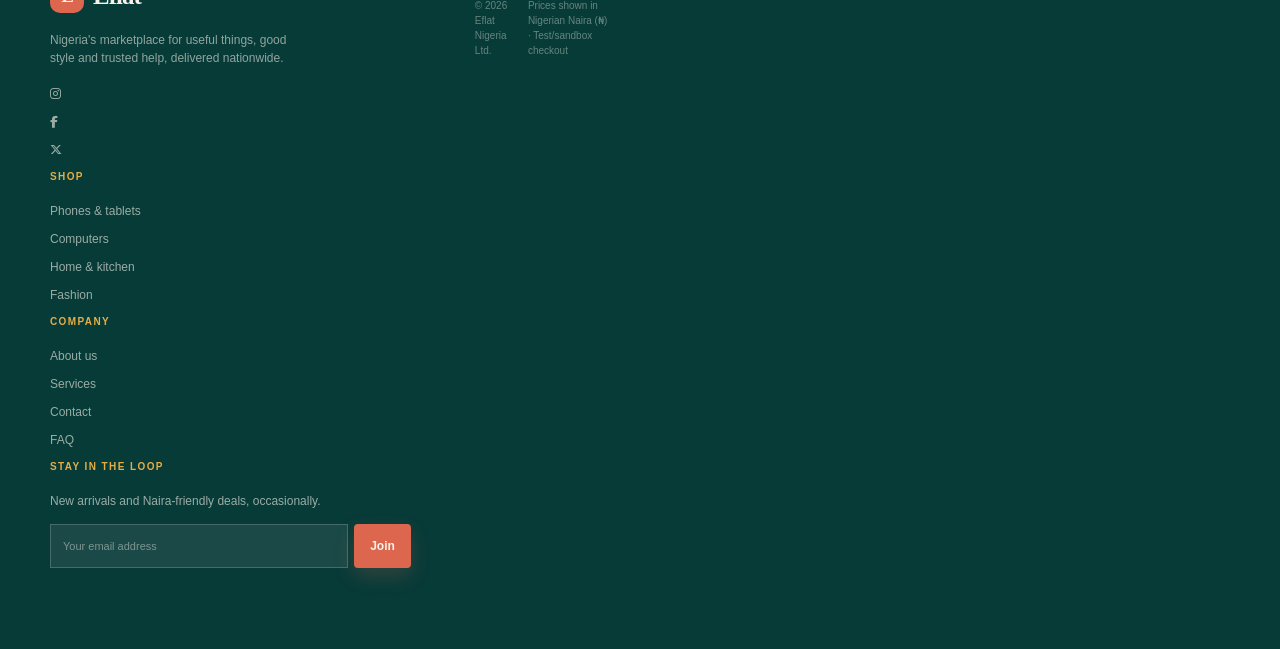
==== commit 1f32971f: "Fix HTML encoding issues in index.html" ====
--- a/index.html
+++ b/index.html
@@ -103,9 +103,17 @@
 
   <footer class="site-footer">
     <div class="shell footer-grid">
-      <div class="footer-brand"><a class="brand brand-light" href="#top"><span class="brand-mark">E</span><span>Eflat</span></a><p>Nigeria's marketplace for useful things, good style and trusted help, delivered nationwide.</p><a href="#" class="social-icon"><i class="fab fa-instagram"></i></a>
-<a href="#" class="social-icon"><i class="fab fa-facebook-f"></i></a>
-<a href="#" class="social-icon"><i class="fa-brands fa-x-twitter"></i></a></div>
+      <div class="footer-brand"><a class="brand brand-light" href="#top"><span class="brand-mark">E</span><span>Eflat</span></a><p>Nigeria's marketplace for useful things, good style and trusted help, delivered nationwide.</p> <div class="footer-socials">
+  <a href="https://www.instagram.com/eflattech" target="_blank" class="social-icon">
+    <i class="fab fa-instagram"></i>
+  </a>
+  <a href="https://www.facebook.com/eflattech" target="_blank" class="social-icon">
+    <i class="fab fa-facebook-f"></i>
+  </a>
+  <a href="https://x.com/eflattech" target="_blank" class="social-icon">
+    <i class="fa-brands fa-x-twitter"></i>
+  </a>
+</div>
       <div><h3>Shop</h3><a href="#categories">Phones & tablets</a><a href="#categories">Computers</a><a href="#categories">Home & kitchen</a><a href="#categories">Fashion</a></div>
       <div><h3>Company</h3><a href="#about">About us</a><a href="#services">Services</a><a href="#top">Contact</a><a href="#top">FAQ</a></div>
       <div class="newsletter"><h3>Stay in the loop</h3><p>New arrivals and Naira-friendly deals, occasionally.</p><form id="newsletterForm"><input id="emailInput" type="email" placeholder="Your email address" required><button class="button button-primary" type="submit">Join</button></form><p class="form-message" id="formMessage" aria-live="polite"></p></div>
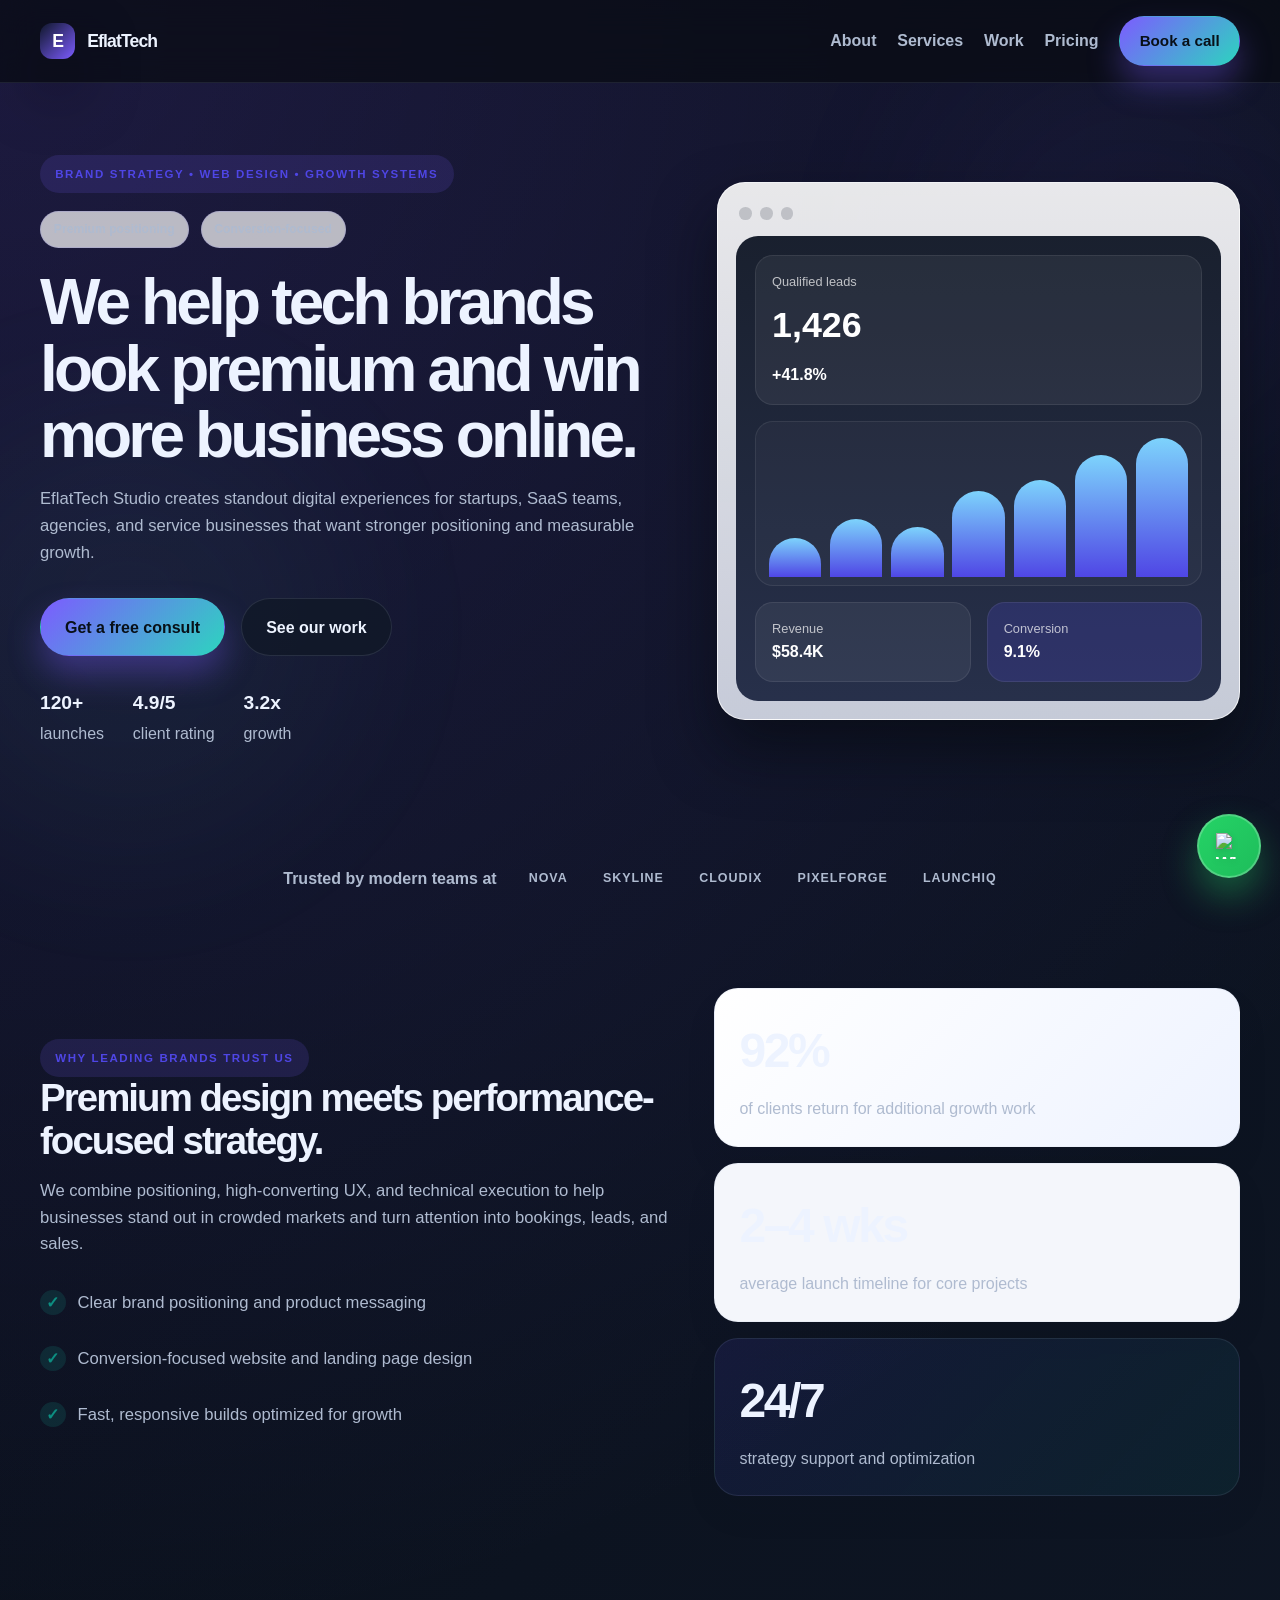
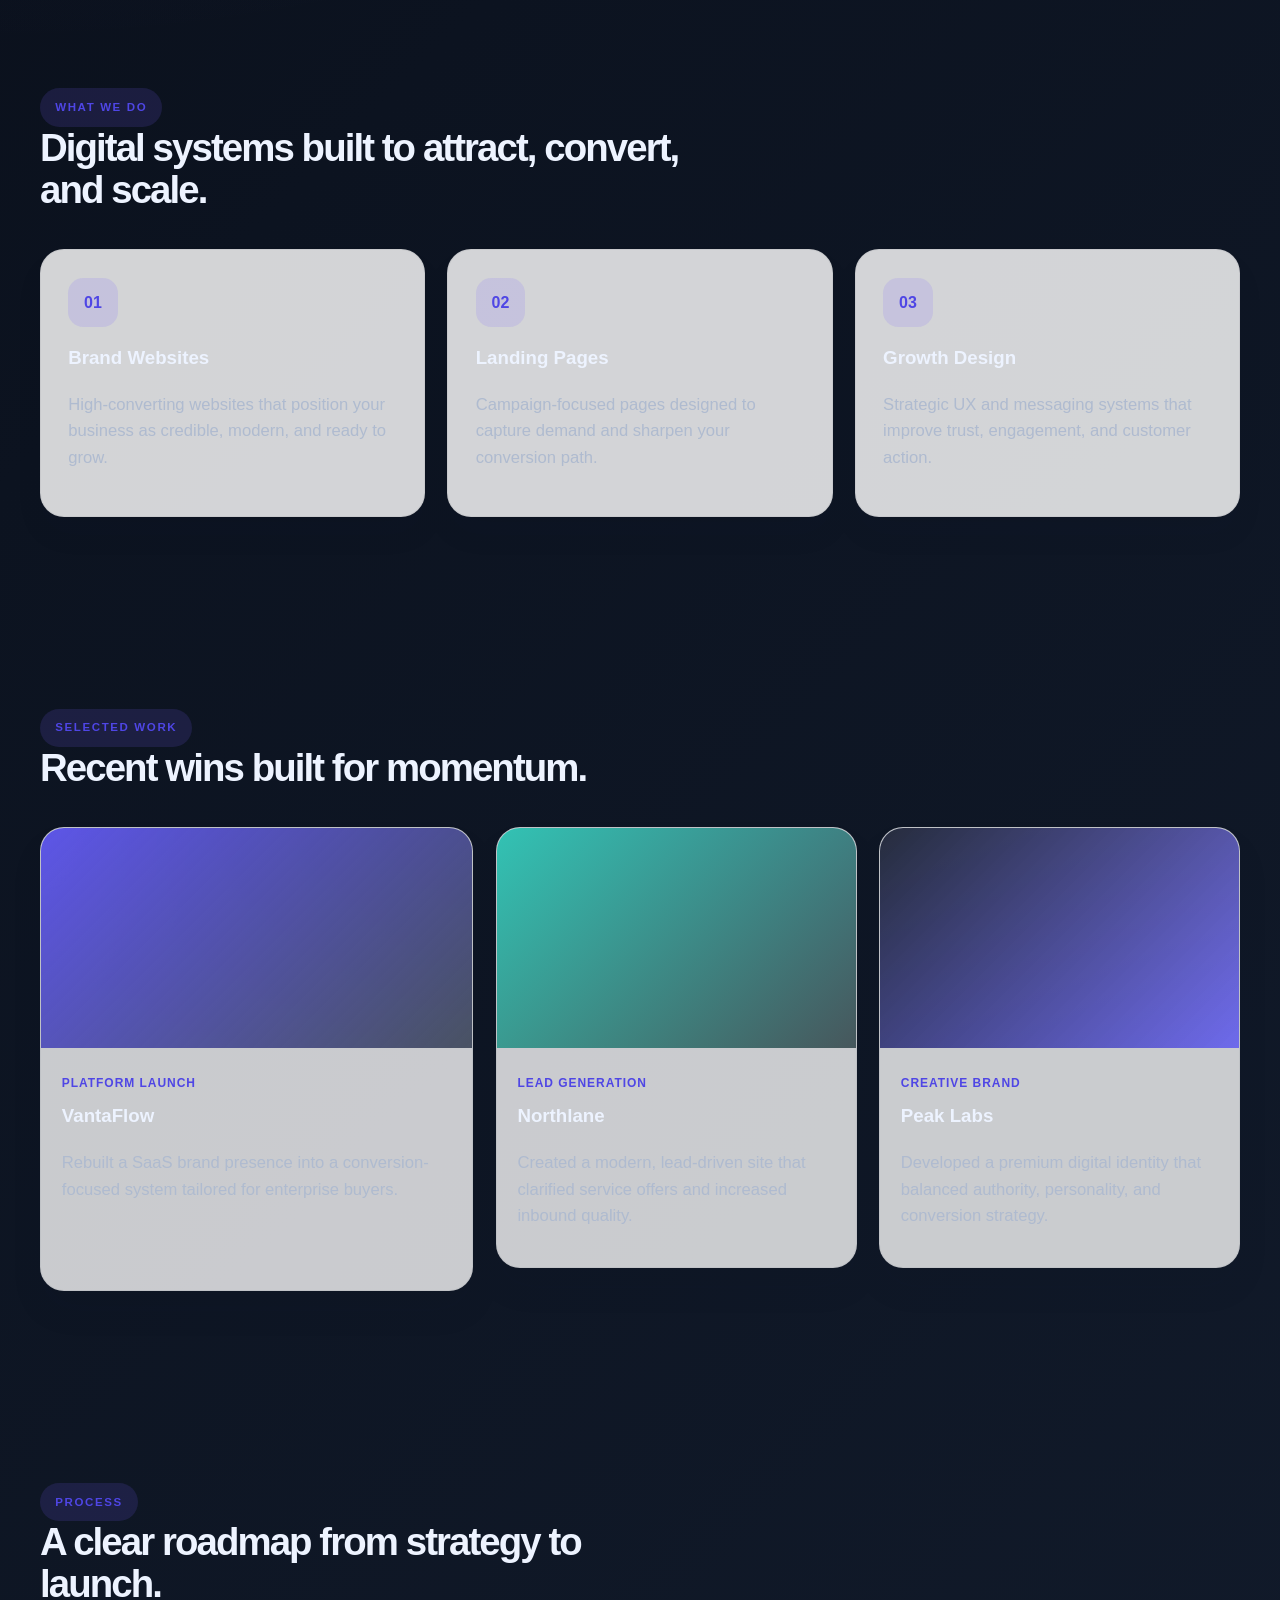
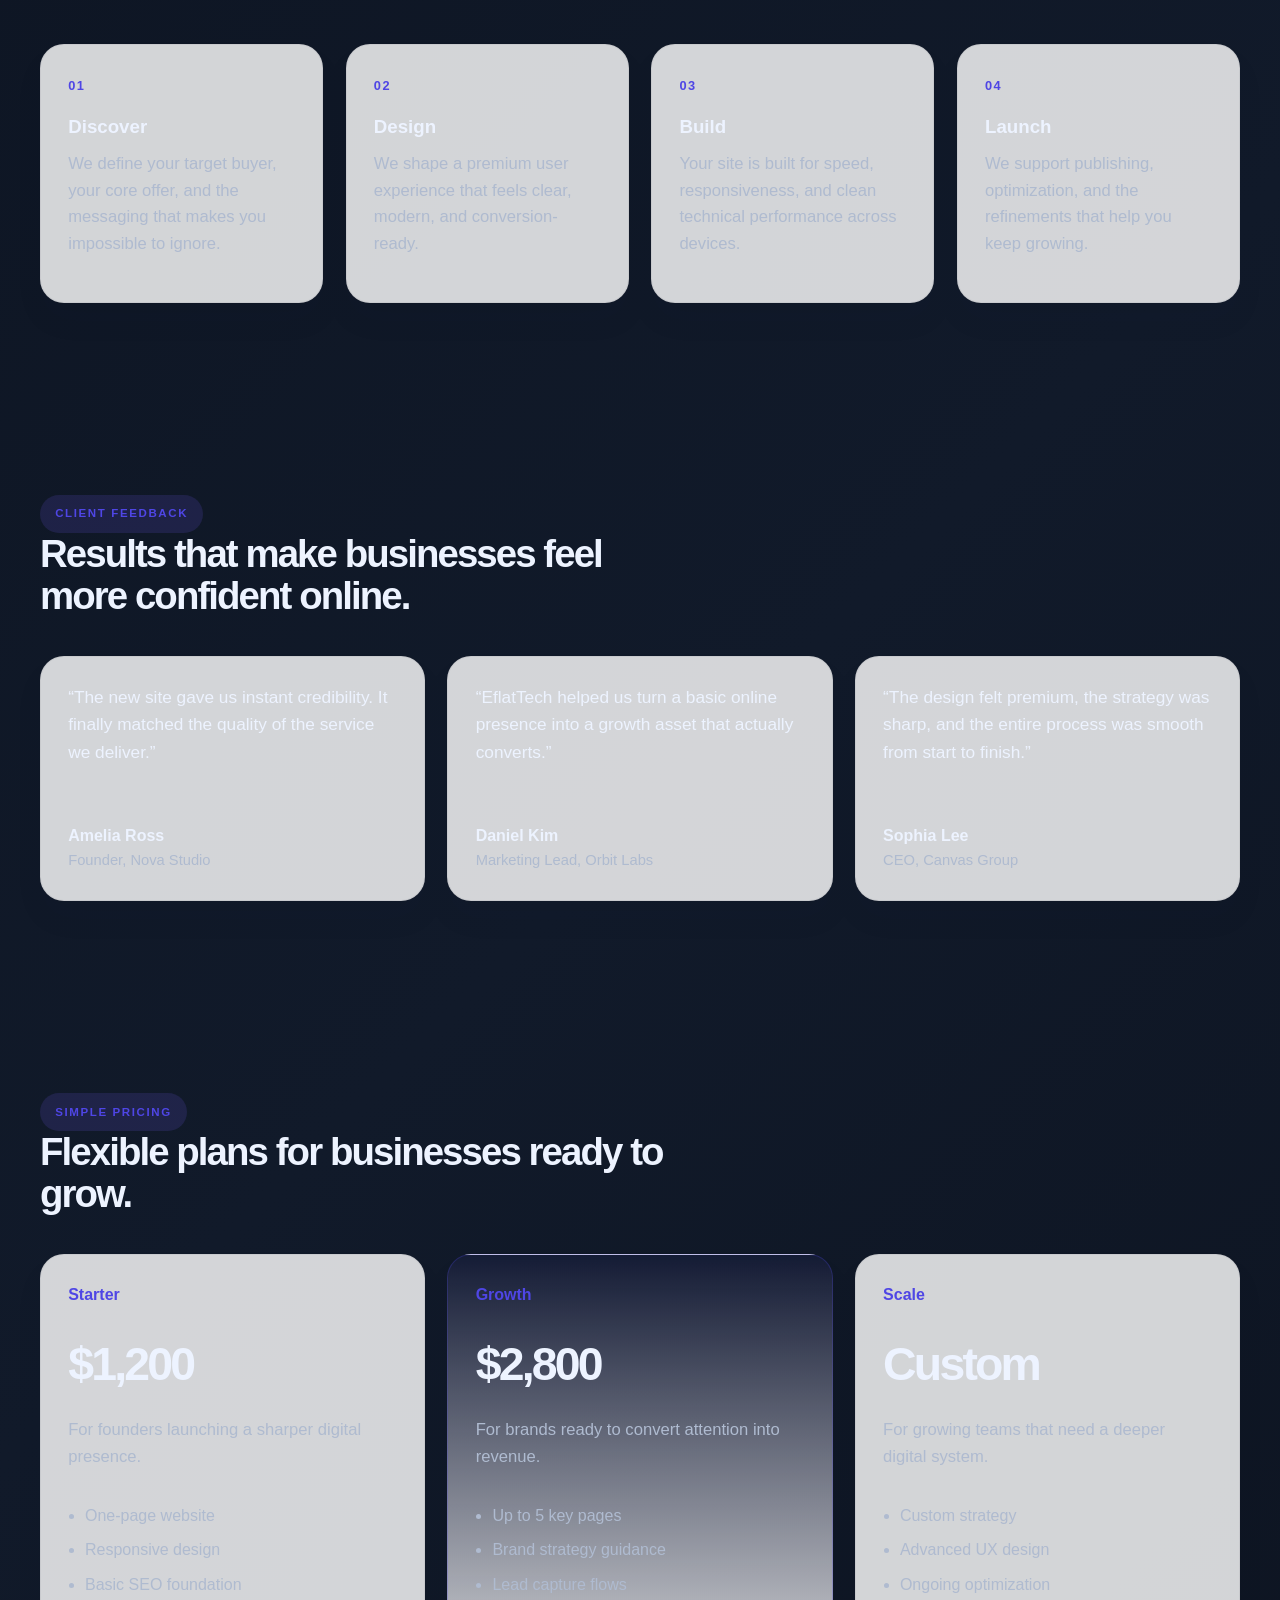
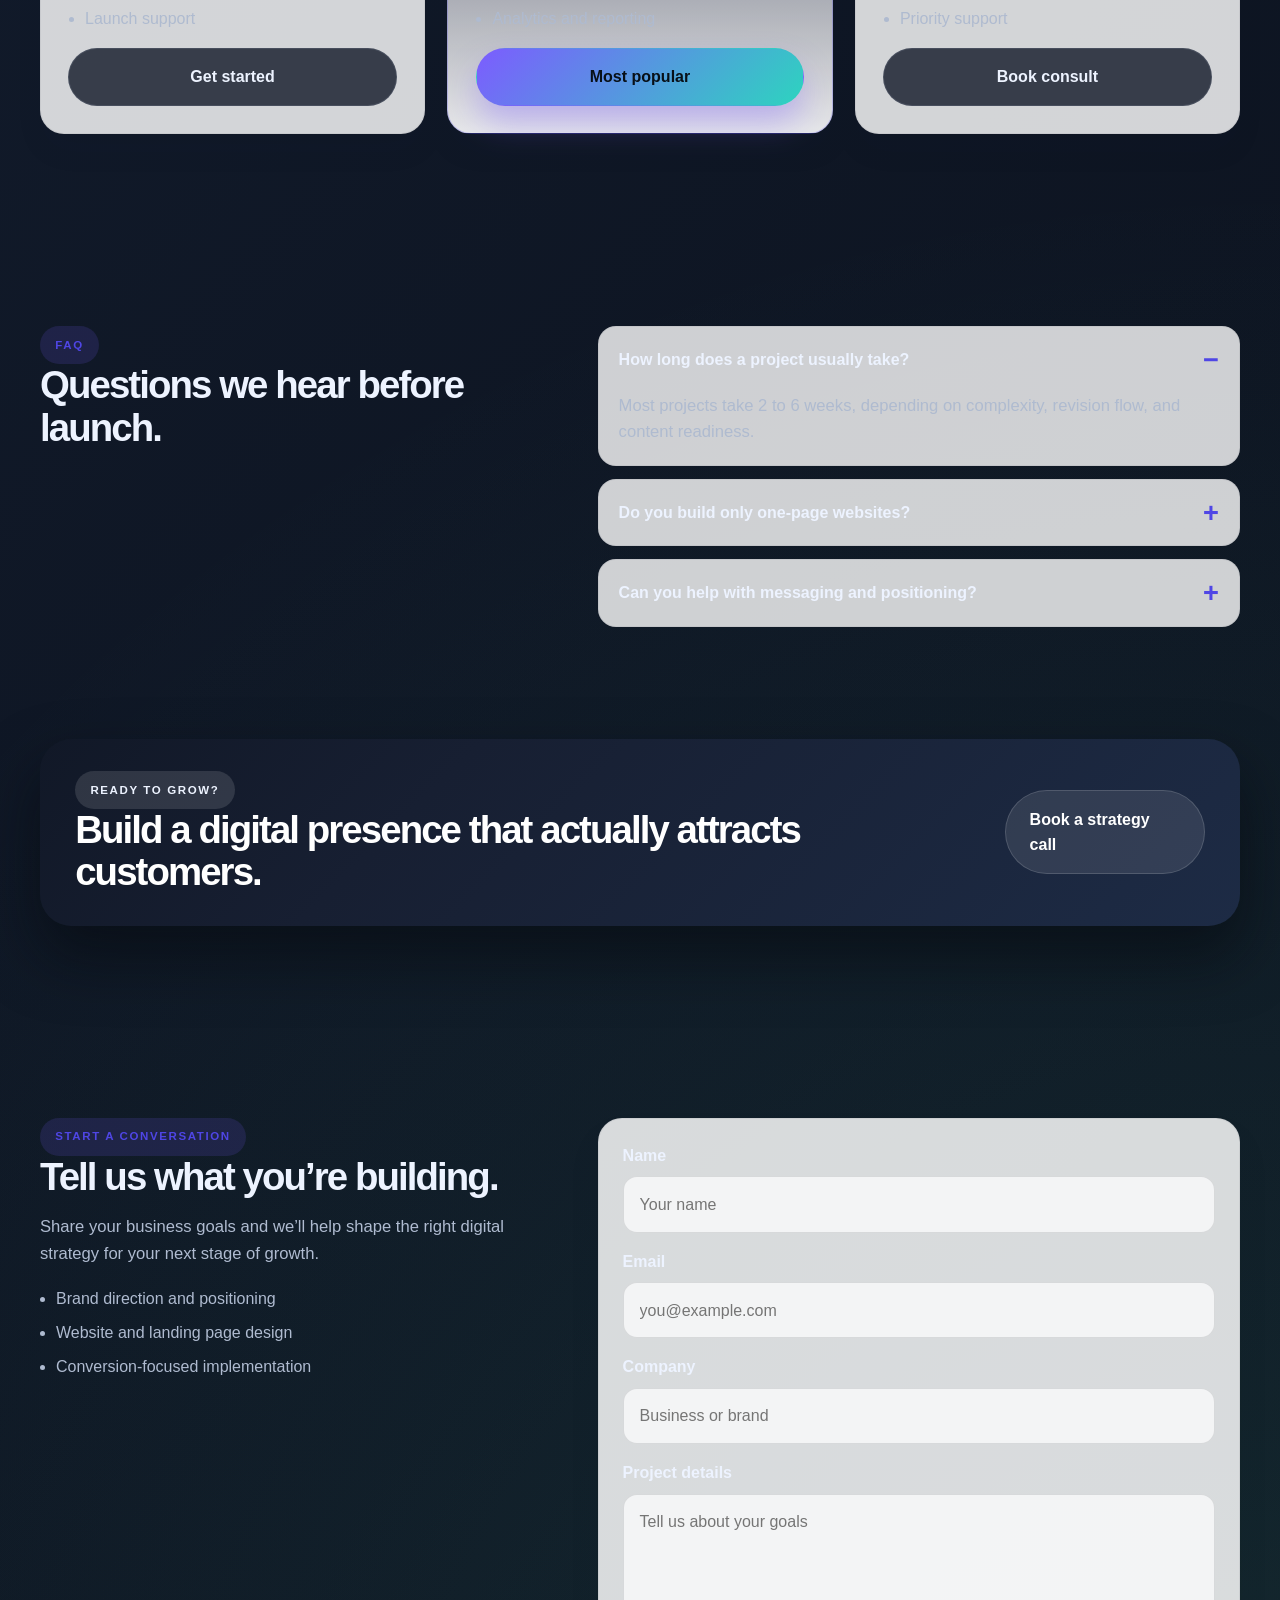
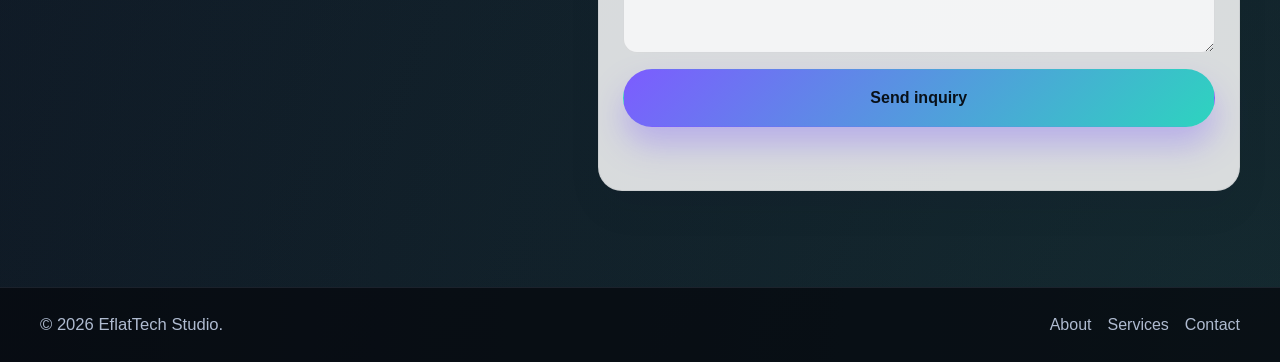
==== commit ae41ed3b: "Add files via upload" ====
--- a/index.html
+++ b/index.html
@@ -1,145 +1,459 @@
-<!doctype html>
+<!DOCTYPE html>
 <html lang="en">
-<head>
-  <meta charset="UTF-8">
-  <meta name="viewport" content="width=device-width, initial-scale=1.0">
-  <meta name="description" content="Eflat is a Nigerian marketplace for electronics, fashion, home essentials and trusted services.">
-  <title>Eflat | Everyday things, thoughtfully delivered</title>
-  <link rel="stylesheet" href="style.css">
-  <link rel="stylesheet" href="https://cdnjs.cloudflare.com/ajax/libs/font-awesome/6.5.0/css/all.min.css">
-  <script src="index.js" defer></script>
-</head>
-<body>
-  <div class="utility-bar">
-    <p>Free delivery in Lagos, Abuja and Port Harcourt on orders over ₦50,000</p>
-    <p>+234 706 205 1220 <span aria-hidden="true">·</span> support@eflat.ng</p>
-  </div>
-
-  <header class="site-header" id="top">
-    <div class="header-main shell">
-      <button class="icon-button menu-toggle" id="menuToggle" type="button" aria-label="Open menu" aria-expanded="false">☰</button>
-      <a class="brand" href="#top" aria-label="Eflat home"><span class="brand-mark">E</span><span>Eflat</span></a>
-      <nav class="main-nav" id="mainNav" aria-label="Main navigation">
-        <a href="#categories">Categories</a>
-        <a href="#featured">Shop</a>
-        <a href="#services">Services</a>
-        <a href="#about">About</a>
-      </nav>
-      <form class="search-form" id="searchForm" role="search">
-        <span aria-hidden="true">⌕</span>
-        <input id="searchInput" type="search" placeholder="Search phones, fashion, home..." autocomplete="off">
-        <button type="submit">Search</button>
-      </form>
-      <div class="header-actions">
-        <button class="icon-button" id="wishlistButton" type="button" aria-label="View wishlist">♡<span class="count-badge" id="wishlistCount">0</span></button>
-        <button class="icon-button cart-button" id="cartButton" type="button" aria-label="View cart">🛒<span class="count-badge" id="cartCount">0</span></button>
+  <head>
+    <meta charset="UTF-8" />
+    <meta name="viewport" content="width=device-width, initial-scale=1.0" />
+    <meta
+      name="description"
+      content="EflatTech Studio builds premium digital products, websites, and growth systems for ambitious tech brands."
+    />
+    <title>EflatTech Studio | Tech Branding & Digital Growth</title>
+    <link rel="stylesheet" href="style.css" />
+  </head>
+  <body>
+    <header class="site-header">
+      <div class="container nav-wrap">
+        <a href="#top" class="brand" aria-label="EflatTech Studio home">
+          <span class="brand-mark">E</span>
+          <span>EflatTech</span>
+        </a>
+
+        <button
+          class="nav-toggle"
+          type="button"
+          aria-expanded="false"
+          aria-controls="site-nav"
+          aria-label="Open navigation menu"
+        >
+          <span></span>
+          <span></span>
+          <span></span>
+        </button>
+
+        <nav class="site-nav" id="site-nav" aria-label="Main navigation">
+          <a href="about.html">About</a>
+          <a href="services.html">Services</a>
+          <a href="work.html">Work</a>
+          <a href="pricing.html">Pricing</a>
+          <a href="contact.html" class="button button-small button-primary">Book a call</a>
+        </nav>
       </div>
-    </div>
-    <div class="mobile-search shell">
-      <form class="search-form" id="mobileSearchForm" role="search">
-        <span aria-hidden="true">⌕</span>
-        <input id="mobileSearchInput" type="search" placeholder="What are you looking for?" autocomplete="off">
-        <button type="submit">Search</button>
-      </form>
-    </div>
-  </header>
-
-  <main>
-    <section class="hero shell">
-      <div class="hero-copy">
-        <p class="eyebrow">THE GOOD STUFF, IN ONE PLACE</p>
-        <h1>Everything you need,<br><em>delivered across Nigeria.</em></h1>
-        <p class="hero-text">Shop smart electronics, useful home essentials and everyday style. Or book a trusted expert when you need a helping hand.</p>
-        <div class="hero-actions">
-          <a class="button button-primary" href="#featured">Start shopping <span>→</span></a>
-          <a class="button button-quiet" href="#services">Book a service <span>↗</span></a>
-        </div>
-        <div class="trust-row">
-          <span><b>✓</b> Nationwide delivery</span>
-          <span><b>✓</b> Verified sellers</span>
-          <span><b>✓</b> Secure checkout</span>
+    </header>
+
+    <main id="top">
+      <section class="hero section">
+        <div class="container hero-grid">
+          <div class="hero-copy" data-reveal>
+            <span class="eyebrow">Brand Strategy • Web Design • Growth Systems</span>
+            <div class="hero-badges" aria-label="Key competitive advantages">
+              <span>Premium positioning</span>
+              <span>Conversion-focused</span>
+            </div>
+            <h1>We help tech brands look premium and win more business online.</h1>
+            <p>
+              EflatTech Studio creates standout digital experiences for startups, SaaS teams,
+              agencies, and service businesses that want stronger positioning and measurable growth.
+            </p>
+
+            <div class="hero-actions">
+              <a href="contact.html" class="button button-primary">Get a free consult</a>
+              <a href="work.html" class="button button-secondary">See our work</a>
+            </div>
+
+            <ul class="proof-list" aria-label="Key business results">
+              <li><strong>120+</strong> launches</li>
+              <li><strong>4.9/5</strong> client rating</li>
+              <li><strong>3.2x</strong> growth</li>
+            </ul>
+          </div>
+
+          <div class="hero-visual" data-reveal>
+            <div class="dashboard-card">
+              <div class="dashboard-topbar">
+                <span></span>
+                <span></span>
+                <span></span>
+              </div>
+
+              <div class="dashboard-content">
+                <div class="mini-card revenue-card">
+                  <p>Qualified leads</p>
+                  <h3>1,426</h3>
+                  <span class="trend up">+41.8%</span>
+                </div>
+
+                <div class="chart-box">
+                  <div class="chart-bars" aria-label="Revenue growth chart">
+                    <span style="height: 28%"></span>
+                    <span style="height: 42%"></span>
+                    <span style="height: 36%"></span>
+                    <span style="height: 62%"></span>
+                    <span style="height: 70%"></span>
+                    <span style="height: 88%"></span>
+                    <span style="height: 100%"></span>
+                  </div>
+                </div>
+
+                <div class="mini-row">
+                  <div class="mini-card">
+                    <p>Revenue</p>
+                    <h4>$58.4K</h4>
+                  </div>
+                  <div class="mini-card accent">
+                    <p>Conversion</p>
+                    <h4>9.1%</h4>
+                  </div>
+                </div>
+              </div>
+            </div>
+          </div>
+        </div>
+      </section>
+
+      <section class="trusted section-sm" aria-label="Client partners">
+        <div class="container trusted-strip">
+          <span>Trusted by modern teams at</span>
+          <div class="brands" aria-label="Brand names">
+            <span>Nova</span>
+            <span>Skyline</span>
+            <span>Cloudix</span>
+            <span>PixelForge</span>
+            <span>LaunchIQ</span>
+          </div>
+        </div>
+      </section>
+
+      <section id="about" class="section about">
+        <div class="container two-column">
+          <div class="about-copy" data-reveal>
+            <span class="eyebrow">Why leading brands trust us</span>
+            <h2>Premium design meets performance-focused strategy.</h2>
+            <p>
+              We combine positioning, high-converting UX, and technical execution to help businesses
+              stand out in crowded markets and turn attention into bookings, leads, and sales.
+            </p>
+            <div class="check-list">
+              <div>
+                <span>✓</span>
+                <p>Clear brand positioning and product messaging</p>
+              </div>
+              <div>
+                <span>✓</span>
+                <p>Conversion-focused website and landing page design</p>
+              </div>
+              <div>
+                <span>✓</span>
+                <p>Fast, responsive builds optimized for growth</p>
+              </div>
+            </div>
+          </div>
+
+          <div class="about-panel" data-reveal>
+            <div class="stat-box">
+              <strong>92%</strong>
+              <span>of clients return for additional growth work</span>
+            </div>
+            <div class="stat-box muted">
+              <strong>2–4 wks</strong>
+              <span>average launch timeline for core projects</span>
+            </div>
+            <div class="stat-box accent">
+              <strong>24/7</strong>
+              <span>strategy support and optimization</span>
+            </div>
+          </div>
+        </div>
+      </section>
+
+      <section id="services" class="section services">
+        <div class="container">
+          <div class="section-heading" data-reveal>
+            <span class="eyebrow">What we do</span>
+            <h2>Digital systems built to attract, convert, and scale.</h2>
+          </div>
+
+          <div class="card-grid three-up">
+            <article class="service-card" data-reveal>
+              <div class="icon-box">01</div>
+              <h3>Brand Websites</h3>
+              <p>High-converting websites that position your business as credible, modern, and ready to grow.</p>
+            </article>
+
+            <article class="service-card" data-reveal>
+              <div class="icon-box">02</div>
+              <h3>Landing Pages</h3>
+              <p>Campaign-focused pages designed to capture demand and sharpen your conversion path.</p>
+            </article>
+
+            <article class="service-card" data-reveal>
+              <div class="icon-box">03</div>
+              <h3>Growth Design</h3>
+              <p>Strategic UX and messaging systems that improve trust, engagement, and customer action.</p>
+            </article>
+          </div>
+        </div>
+      </section>
+
+      <section id="work" class="section showcase">
+        <div class="container">
+          <div class="section-heading" data-reveal>
+            <span class="eyebrow">Selected work</span>
+            <h2>Recent wins built for momentum.</h2>
+          </div>
+
+          <div class="project-grid">
+            <article class="project-card feature" data-reveal>
+              <div class="project-visual visual-one"></div>
+              <div class="project-copy">
+                <span>Platform launch</span>
+                <h3>VantaFlow</h3>
+                <p>Rebuilt a SaaS brand presence into a conversion-focused system tailored for enterprise buyers.</p>
+              </div>
+            </article>
+
+            <article class="project-card" data-reveal>
+              <div class="project-visual visual-two"></div>
+              <div class="project-copy">
+                <span>Lead generation</span>
+                <h3>Northlane</h3>
+                <p>Created a modern, lead-driven site that clarified service offers and increased inbound quality.</p>
+              </div>
+            </article>
+
+            <article class="project-card" data-reveal>
+              <div class="project-visual visual-three"></div>
+              <div class="project-copy">
+                <span>Creative brand</span>
+                <h3>Peak Labs</h3>
+                <p>Developed a premium digital identity that balanced authority, personality, and conversion strategy.</p>
+              </div>
+            </article>
+          </div>
+        </div>
+      </section>
+
+      <section class="section process">
+        <div class="container">
+          <div class="section-heading" data-reveal>
+            <span class="eyebrow">Process</span>
+            <h2>A clear roadmap from strategy to launch.</h2>
+          </div>
+
+          <div class="steps-grid">
+            <div class="step-card" data-reveal>
+              <span class="step-number">01</span>
+              <h3>Discover</h3>
+              <p>We define your target buyer, your core offer, and the messaging that makes you impossible to ignore.</p>
+            </div>
+
+            <div class="step-card" data-reveal>
+              <span class="step-number">02</span>
+              <h3>Design</h3>
+              <p>We shape a premium user experience that feels clear, modern, and conversion-ready.</p>
+            </div>
+
+            <div class="step-card" data-reveal>
+              <span class="step-number">03</span>
+              <h3>Build</h3>
+              <p>Your site is built for speed, responsiveness, and clean technical performance across devices.</p>
+            </div>
+
+            <div class="step-card" data-reveal>
+              <span class="step-number">04</span>
+              <h3>Launch</h3>
+              <p>We support publishing, optimization, and the refinements that help you keep growing.</p>
+            </div>
+          </div>
+        </div>
+      </section>
+
+      <section id="testimonials" class="section testimonials">
+        <div class="container">
+          <div class="section-heading" data-reveal>
+            <span class="eyebrow">Client feedback</span>
+            <h2>Results that make businesses feel more confident online.</h2>
+          </div>
+
+          <div class="testimonial-grid">
+            <blockquote class="testimonial" data-reveal>
+              “The new site gave us instant credibility. It finally matched the quality of the service we deliver.”
+              <footer>
+                <strong>Amelia Ross</strong>
+                <span>Founder, Nova Studio</span>
+              </footer>
+            </blockquote>
+
+            <blockquote class="testimonial" data-reveal>
+              “EflatTech helped us turn a basic online presence into a growth asset that actually converts.”
+              <footer>
+                <strong>Daniel Kim</strong>
+                <span>Marketing Lead, Orbit Labs</span>
+              </footer>
+            </blockquote>
+
+            <blockquote class="testimonial" data-reveal>
+              “The design felt premium, the strategy was sharp, and the entire process was smooth from start to finish.”
+              <footer>
+                <strong>Sophia Lee</strong>
+                <span>CEO, Canvas Group</span>
+              </footer>
+            </blockquote>
+          </div>
+        </div>
+      </section>
+
+      <section id="pricing" class="section pricing">
+        <div class="container">
+          <div class="section-heading" data-reveal>
+            <span class="eyebrow">Simple pricing</span>
+            <h2>Flexible plans for businesses ready to grow.</h2>
+          </div>
+
+          <div class="pricing-grid">
+            <article class="price-card" data-reveal>
+              <span class="plan-name">Starter</span>
+              <h3>$1,200</h3>
+              <p>For founders launching a sharper digital presence.</p>
+              <ul>
+                <li>One-page website</li>
+                <li>Responsive design</li>
+                <li>Basic SEO foundation</li>
+                <li>Launch support</li>
+              </ul>
+              <a href="#contact" class="button button-secondary">Get started</a>
+            </article>
+
+            <article class="price-card featured" data-reveal>
+              <span class="plan-name">Growth</span>
+              <h3>$2,800</h3>
+              <p>For brands ready to convert attention into revenue.</p>
+              <ul>
+                <li>Up to 5 key pages</li>
+                <li>Brand strategy guidance</li>
+                <li>Lead capture flows</li>
+                <li>Analytics and reporting</li>
+              </ul>
+              <a href="#contact" class="button button-primary">Most popular</a>
+            </article>
+
+            <article class="price-card" data-reveal>
+              <span class="plan-name">Scale</span>
+              <h3>Custom</h3>
+              <p>For growing teams that need a deeper digital system.</p>
+              <ul>
+                <li>Custom strategy</li>
+                <li>Advanced UX design</li>
+                <li>Ongoing optimization</li>
+                <li>Priority support</li>
+              </ul>
+              <a href="#contact" class="button button-secondary">Book consult</a>
+            </article>
+          </div>
+        </div>
+      </section>
+
+      <section class="section faq">
+        <div class="container faq-wrap">
+          <div class="section-heading" data-reveal>
+            <span class="eyebrow">FAQ</span>
+            <h2>Questions we hear before launch.</h2>
+          </div>
+
+          <div class="faq-list" data-reveal>
+            <div class="faq-item active">
+              <button class="faq-question" type="button" aria-expanded="true">
+                How long does a project usually take?
+              </button>
+              <div class="faq-answer">
+                <p>Most projects take 2 to 6 weeks, depending on complexity, revision flow, and content readiness.</p>
+              </div>
+            </div>
+
+            <div class="faq-item">
+              <button class="faq-question" type="button" aria-expanded="false">
+                Do you build only one-page websites?
+              </button>
+              <div class="faq-answer">
+                <p>No. We create marketing websites, landing pages, service platforms, and conversion-focused experiences for growth.</p>
+              </div>
+            </div>
+
+            <div class="faq-item">
+              <button class="faq-question" type="button" aria-expanded="false">
+                Can you help with messaging and positioning?
+              </button>
+              <div class="faq-answer">
+                <p>Yes. Our process includes messaging clarity, story structure, and branded design that aligns with your audience.</p>
+              </div>
+            </div>
+          </div>
+        </div>
+      </section>
+
+      <section id="contact" class="section cta-band">
+        <div class="container cta-inner" data-reveal>
+          <div>
+            <span class="eyebrow light">Ready to grow?</span>
+            <h2>Build a digital presence that actually attracts customers.</h2>
+          </div>
+          <a href="#contact-form" class="button button-light">Book a strategy call</a>
+        </div>
+      </section>
+
+      <section class="section contact-section">
+        <div class="container contact-grid">
+          <div class="contact-copy" data-reveal>
+            <span class="eyebrow">Start a conversation</span>
+            <h2>Tell us what you’re building.</h2>
+            <p>
+              Share your business goals and we’ll help shape the right digital strategy for your next stage of growth.
+            </p>
+            <ul>
+              <li>Brand direction and positioning</li>
+              <li>Website and landing page design</li>
+              <li>Conversion-focused implementation</li>
+            </ul>
+          </div>
+
+          <form id="contact-form" class="contact-form" data-reveal>
+            <div class="field-group">
+              <label for="name">Name</label>
+              <input id="name" name="name" type="text" placeholder="Your name" required />
+            </div>
+
+            <div class="field-group">
+              <label for="email">Email</label>
+              <input id="email" name="email" type="email" placeholder="you@example.com" required />
+            </div>
+
+            <div class="field-group">
+              <label for="company">Company</label>
+              <input id="company" name="company" type="text" placeholder="Business or brand" />
+            </div>
+
+            <div class="field-group">
+              <label for="message">Project details</label>
+              <textarea id="message" name="message" rows="5" placeholder="Tell us about your goals" required></textarea>
+            </div>
+
+            <button type="submit" class="button button-primary full-width">Send inquiry</button>
+            <p class="form-status" aria-live="polite"></p>
+          </form>
+        </div>
+      </section>
+    </main>
+
+    <footer class="site-footer">
+      <div class="container footer-wrap">
+        <p>© <span id="year"></span> EflatTech Studio.</p>
+        <div class="footer-links">
+          <a href="about.html">About</a>
+          <a href="services.html">Services</a>
+          <a href="contact.html">Contact</a>
         </div>
       </div>
-      <div class="hero-image-wrap">
-        <div class="hero-sticker">NEW<br><strong>WAYS<br>TO LIVE</strong></div>
-        <img src="img/hero-banner.png" alt="Featured electronics and lifestyle products" class="hero-image">
-      </div>
-    </section>
-
-    <section class="section shell" id="categories">
-      <div class="section-heading"><div><p class="eyebrow">FIND YOUR NEXT FAVOURITE</p><h2>Shop by category</h2></div><p>Good things, grouped neatly.</p></div>
-      <div class="category-grid" id="categoryGrid"></div>
-    </section>
-
-    <section class="section shell" id="featured">
-      <div class="section-heading"><div><p class="eyebrow">POPULAR RIGHT NOW</p><h2>Featured products</h2></div><a class="text-link" href="#featured">View all <span>→</span></a></div>
-      <div class="product-grid" id="featuredGrid"></div>
-    </section>
-
-    <section class="sale-band shell">
-      <div><p class="eyebrow">LIMITED TIME</p><h2>Small prices.<br><em>Big mood.</em></h2><p>Save on top picks this week, while they last.</p></div>
-      <a class="button button-light" href="#sale">Shop the sale <span>→</span></a>
-    </section>
-
-    <section class="section shell" id="sale">
-      <div class="section-heading"><div><p class="eyebrow">DEALS WORTH A DOUBLE TAKE</p><h2>Save big on top picks</h2></div><span class="sale-note">Prices updated daily</span></div>
-      <div class="product-grid" id="saleGrid"></div>
-    </section>
-
-    <section class="section shell" id="new-arrivals">
-      <div class="section-heading"><div><p class="eyebrow">JUST LANDED</p><h2>New arrivals</h2></div><a class="text-link" href="#new-arrivals">See new things <span>→</span></a></div>
-      <div class="product-grid" id="newGrid"></div>
-    </section>
-
-    <section class="service-section" id="services">
-      <div class="shell"><div class="section-heading light-heading"><div><p class="eyebrow">MORE THAN A MARKETPLACE</p><h2>Trusted services</h2></div><p>Book an expert, right from your account.</p></div><div class="service-grid" id="serviceGrid"></div></div>
-    </section>
-
-    <section class="section shell testimonials" id="about">
-      <div class="section-heading"><div><p class="eyebrow">REAL WORDS, REAL PEOPLE</p><h2>What our customers say</h2></div></div>
-      <div class="quote-grid"><article class="quote-card"><div class="stars">★★★★★</div><blockquote>“My order arrived in Lagos within two days and the packaging was excellent. Eflat has become my go-to for electronics.”</blockquote><footer><span>AO</span><div><strong>Adaeze Okonkwo</strong><small>Lagos</small></div></footer></article><article class="quote-card"><div class="stars">★★★★★</div><blockquote>“Booked a laptop repair service through the site and the technician was professional and quick. Very impressed.”</blockquote><footer><span>CE</span><div><strong>Chinedu Eze</strong><small>Abuja</small></div></footer></article><article class="quote-card"><div class="stars">★★★★<i>★</i></div><blockquote>“Great prices on phones and the tracking feature kept me updated the whole time. Will definitely order again.”</blockquote><footer><span>FB</span><div><strong>Fatima Bello</strong><small>Kano</small></div></footer></article></div>
-    </section>
-  </main>
-
-  <footer class="site-footer">
-    <div class="shell footer-grid">
-      <div class="footer-brand"><a class="brand brand-light" href="#top"><span class="brand-mark">E</span><span>Eflat</span></a><p>Nigeria's marketplace for useful things, good style and trusted help, delivered nationwide.</p> <div class="footer-socials">
-  <a href="https://www.instagram.com/eflattech" target="_blank" class="social-icon">
-    <i class="fab fa-instagram"></i>
-  </a>
-  <a href="https://www.facebook.com/eflattech" target="_blank" class="social-icon">
-    <i class="fab fa-facebook-f"></i>
-  </a>
-  <a href="https://x.com/eflattech" target="_blank" class="social-icon">
-    <i class="fa-brands fa-x-twitter"></i>
-  </a>
-</div>
-      <div><h3>Shop</h3><a href="#categories">Phones & tablets</a><a href="#categories">Computers</a><a href="#categories">Home & kitchen</a><a href="#categories">Fashion</a></div>
-      <div><h3>Company</h3><a href="#about">About us</a><a href="#services">Services</a><a href="#top">Contact</a><a href="#top">FAQ</a></div>
-      <div class="newsletter"><h3>Stay in the loop</h3><p>New arrivals and Naira-friendly deals, occasionally.</p><form id="newsletterForm"><input id="emailInput" type="email" placeholder="Your email address" required><button class="button button-primary" type="submit">Join</button></form><p class="form-message" id="formMessage" aria-live="polite"></p></div>
-    </div>
-    <div class="footer-bottom shell"><span>© 2026 Eflat Nigeria Ltd.</span><span>Prices shown in Nigerian Naira (₦) · Test/sandbox checkout</span></div>
-  </footer>
-
-  <aside class="side-panel" id="cartPanel" aria-hidden="true" aria-labelledby="cartPanelTitle">
-    <div class="panel-header"><div><p class="eyebrow">YOUR BAG</p><h2 id="cartPanelTitle">Cart</h2></div><button class="close-button" data-close-panel type="button" aria-label="Close cart">×</button></div>
-    <div class="panel-content" id="cartItems"><p class="panel-empty">Your cart is empty.</p></div>
-    <div class="panel-footer"><div><span>Subtotal</span><strong id="cartTotal">₦0</strong></div><button class="button button-primary" id="checkoutButton" type="button">Continue to checkout <span>→</span></button></div>
-  </aside>
-  <aside class="side-panel" id="wishlistPanel" aria-hidden="true" aria-labelledby="wishlistPanelTitle">
-    <div class="panel-header"><div><p class="eyebrow">SAVED FOR LATER</p><h2 id="wishlistPanelTitle">Wishlist</h2></div><button class="close-button" data-close-panel type="button" aria-label="Close wishlist">×</button></div>
-    <div class="panel-content" id="wishlistItems"><p class="panel-empty">Your wishlist is empty.</p></div>
-  </aside>
-  <div class="panel-backdrop" data-close-panel></div>
-  <dialog class="booking-dialog" id="bookingDialog">
-    <button class="close-button dialog-close" data-close-dialog type="button" aria-label="Close booking form">×</button>
-    <p class="eyebrow">BOOK A TRUSTED EXPERT</p><h2 id="bookingTitle">Book a service</h2><p class="dialog-copy">Tell us where and when you need help. Our team will confirm the appointment.</p>
-    <form id="bookingForm"><label for="bookingName">Your name</label><input id="bookingName" required placeholder="Full name"><label for="bookingPhone">Phone number</label><input id="bookingPhone" required type="tel" placeholder="0800 000 0000"><label for="bookingDate">Preferred date</label><input id="bookingDate" required type="date"><button class="button button-primary" type="submit">Request booking <span>→</span></button><p class="form-message" id="bookingMessage" aria-live="polite"></p></form>
-  </dialog>
-  <div class="toast" id="toast" role="status" aria-live="polite"></div>
-  <a class="whatsapp-button" href="https://wa.me/2347062051220?text=Hello%20Eflat%2C%20I%20need%20help%20with%20an%20order." target="_blank" rel="noopener noreferrer" aria-label="Chat with Eflat on WhatsApp">
-    <span class="whatsapp-icon" aria-hidden="true">☏</span>
-    <span class="whatsapp-label">Chat on WhatsApp</span>
-  </a>
-</body>
+    </footer>
+
+    <script src="index.js"></script>
+  </body>
 </html>
--- a/style.css
+++ b/style.css
@@ -1,220 +1,1068 @@
 :root {
-  --ink: #183432;
-  --teal: #0d4a45;
-  --teal-deep: #073b38;
-  --cream: #f6f2e9;
-  --paper: #fffdf8;
-  --muted: #6b7772;
-  --line: #dce2d8;
-  --terracotta: #dd674e;
-  --gold: #e3ae48;
-  --shadow: 0 20px 60px rgba(24, 52, 50, .09);
-  --display: Georgia, "Times New Roman", serif;
-  --sans: "Trebuchet MS", "Segoe UI", sans-serif;
-}
-
-* { box-sizing: border-box; }
-html { scroll-behavior: smooth; }
-body { margin: 0; min-width: 320px; color: var(--ink); background: var(--cream); font-family: var(--sans); line-height: 1.5; overflow-x: hidden; }
-body.menu-open { overflow: hidden; }
-a { color: inherit; text-decoration: none; }
-button, input { font: inherit; }
-button { cursor: pointer; }
-img { display: block; max-width: 100%; }
-.shell { width: min(1180px, calc(100% - 48px)); margin-inline: auto; }
-
-.utility-bar { display: flex; justify-content: space-between; gap: 16px; padding: 8px 5vw; color: #f6f2e9; background: var(--teal-deep); font-size: 11px; letter-spacing: .02em; }
-.utility-bar p { margin: 0; }
-.site-header { position: sticky; top: 0; z-index: 20; border-bottom: 1px solid rgba(24, 52, 50, .1); background: rgba(246, 242, 233, .94); backdrop-filter: blur(14px); }
-.header-main { display: flex; align-items: center; gap: 24px; min-height: 76px; }
-.brand { display: inline-flex; align-items: center; gap: 9px; flex: none; color: var(--teal-deep); font: 700 25px var(--display); letter-spacing: -.04em; }
-.brand-mark { display: grid; place-items: center; width: 34px; height: 34px; border-radius: 10px; color: var(--cream); background: var(--terracotta); font: 700 19px var(--display); }
-.main-nav { display: flex; gap: 19px; align-items: center; font-size: 13px; }
-.main-nav a { position: relative; padding: 10px 0; color: rgba(24, 52, 50, .76); }
-.main-nav a:hover, .text-link:hover { color: var(--terracotta); }
-.search-form { display: flex; align-items: center; gap: 9px; min-width: 180px; padding: 7px 8px 7px 14px; border: 1px solid var(--line); border-radius: 100px; background: var(--paper); color: var(--muted); }
-.header-main > .search-form { flex: 1; max-width: 390px; margin-left: auto; }
-.search-form input { width: 100%; min-width: 0; border: 0; outline: 0; color: var(--ink); background: transparent; font-size: 12px; }
-.search-form button { border: 0; border-radius: 100px; padding: 8px 12px; color: white; background: var(--teal); font-size: 11px; font-weight: 700; }
-.header-actions { display: flex; gap: 5px; }
-.icon-button { position: relative; display: inline-grid; place-items: center; min-width: 40px; min-height: 40px; padding: 6px; border: 0; border-radius: 50%; color: var(--teal); background: transparent; font-size: 21px; }
-.icon-button:hover { background: rgba(13, 74, 69, .09); }
-.count-badge { position: absolute; top: 0; right: -2px; display: grid; place-items: center; min-width: 16px; height: 16px; padding: 0 4px; border-radius: 20px; color: white; background: var(--terracotta); font: 700 9px var(--sans); }
-.menu-toggle, .mobile-search { display: none; }
-
-.hero { display: grid; grid-template-columns: minmax(0, .9fr) minmax(380px, 1.1fr); align-items: center; gap: 64px; min-height: 565px; padding-top: 66px; padding-bottom: 70px; }
-.eyebrow { margin: 0 0 13px; color: var(--terracotta); font-size: 10px; font-weight: 800; letter-spacing: .17em; }
-h1, h2 { margin: 0; font-family: var(--display); font-weight: 400; letter-spacing: -.045em; }
-h1 { max-width: 610px; font-size: clamp(43px, 5vw, 74px); line-height: .98; }
-h1 em, h2 em { color: var(--terracotta); font-style: italic; }
-.hero-text { max-width: 500px; margin: 25px 0 28px; color: var(--muted); font-size: 15px; }
-.hero-actions { display: flex; align-items: center; gap: 18px; }
-.button { display: inline-flex; align-items: center; justify-content: center; gap: 13px; min-height: 44px; padding: 12px 20px; border: 1px solid transparent; border-radius: 4px; font-size: 12px; font-weight: 800; transition: transform .2s, background .2s, box-shadow .2s; }
-.button:hover { transform: translateY(-2px); }
-.button-primary { color: var(--cream); background: var(--terracotta); box-shadow: 0 8px 20px rgba(221, 103, 78, .2); }
-.button-primary:hover { background: #c9523b; }
-.button-quiet { color: var(--teal); border-color: var(--line); background: transparent; }
-.button-light { color: var(--teal-deep); background: var(--cream); }
-.trust-row { display: flex; flex-wrap: wrap; gap: 18px; margin-top: 40px; color: var(--muted); font-size: 11px; }
-.trust-row b { color: var(--terracotta); font-size: 14px; }
-.hero-image-wrap { position: relative; }
-.hero-image { width: 100%; height: 395px; object-fit: cover; border-radius: 3px; box-shadow: var(--shadow); }
-.hero-sticker { position: absolute; z-index: 1; top: -22px; right: -20px; display: grid; place-items: center; width: 92px; height: 92px; border-radius: 50%; color: var(--teal-deep); background: var(--gold); text-align: center; font-size: 9px; line-height: 1.1; transform: rotate(10deg); }
-.hero-sticker strong { font: 700 14px var(--display); }
-
-.section { padding-block: 72px; }
-.section-heading { display: flex; align-items: end; justify-content: space-between; gap: 20px; margin-bottom: 25px; }
-.section-heading h2 { font-size: clamp(33px, 4vw, 46px); line-height: 1; }
-.section-heading > p, .sale-note { margin: 0 0 3px; color: var(--muted); font-size: 12px; }
-.text-link { color: var(--terracotta); font-size: 12px; font-weight: 800; }
-.category-grid { display: grid; grid-template-columns: repeat(7, 1fr); gap: 12px; }
-.category-card { overflow: hidden; border: 1px solid var(--line); background: var(--paper); transition: transform .2s, box-shadow .2s; }
-.category-card:hover { transform: translateY(-5px); box-shadow: var(--shadow); }
-.category-card img { width: 100%; aspect-ratio: 1; object-fit: cover; filter: saturate(.82); }
-.category-card span { display: block; padding: 12px 8px; text-align: center; font-size: 11px; font-weight: 800; }
-.product-grid { display: grid; grid-template-columns: repeat(4, 1fr); gap: 18px; }
-.product-card { position: relative; min-width: 0; }
-.product-image-wrap { position: relative; overflow: hidden; background: #e6ece3; }
-.product-image { width: 100%; aspect-ratio: 1.04; object-fit: cover; transition: transform .35s; }
-.product-card:hover .product-image { transform: scale(1.04); }
-.wishlist-toggle { position: absolute; top: 10px; right: 10px; display: grid; place-items: center; width: 34px; height: 34px; border: 0; border-radius: 50%; color: var(--teal); background: rgba(255, 253, 248, .9); font-size: 19px; }
-.wishlist-toggle.is-loved { color: var(--terracotta); }
-.product-badge { position: absolute; top: 10px; left: 10px; padding: 5px 8px; color: var(--teal-deep); background: var(--gold); font-size: 9px; font-weight: 800; text-transform: uppercase; }
-.product-meta { padding-top: 13px; }
-.product-brand { margin: 0 0 4px; color: var(--terracotta); font-size: 9px; font-weight: 800; letter-spacing: .12em; text-transform: uppercase; }
-.product-name { min-height: 39px; margin: 0; font: 700 15px/1.25 var(--display); }
-.rating { display: flex; gap: 5px; align-items: center; margin: 8px 0; color: var(--gold); font-size: 12px; }
-.rating span { color: var(--muted); font-size: 10px; }
-.product-bottom { display: flex; align-items: center; justify-content: space-between; gap: 8px; }
-.price { color: var(--teal-deep); font-size: 15px; font-weight: 800; }
-.old-price { margin-left: 4px; color: #9aa39c; font-size: 10px; text-decoration: line-through; }
-.add-button { padding: 8px 10px; border: 1px solid var(--teal); color: var(--teal); background: transparent; font-size: 10px; font-weight: 800; }
-.add-button:hover { color: var(--cream); background: var(--teal); }
-
-.sale-band { display: flex; align-items: center; justify-content: space-between; min-height: 260px; padding: 45px 8%; color: var(--cream); background: var(--teal); }
-.sale-band h2 { font-size: clamp(40px, 5vw, 64px); line-height: .95; }
-.sale-band p:last-child { margin: 15px 0 0; color: rgba(246, 242, 233, .7); font-size: 13px; }
-.sale-band .eyebrow { color: var(--gold); }
-
-.service-section { padding: 72px 0; color: var(--cream); background: var(--teal-deep); }
-.light-heading h2 { color: var(--cream); }
-.light-heading > p { color: rgba(246, 242, 233, .6); }
-.service-grid { display: grid; grid-template-columns: repeat(3, 1fr); gap: 16px; }
-.service-card { min-height: 220px; padding: 25px; border: 1px solid rgba(246, 242, 233, .15); background: rgba(246, 242, 233, .05); }
-.service-icon { display: grid; place-items: center; width: 42px; height: 42px; margin-bottom: 25px; color: var(--teal-deep); background: var(--gold); font-size: 20px; }
-.service-card h3 { margin: 0 0 9px; font: 700 20px var(--display); }
-.service-card p { min-height: 42px; margin: 0 0 20px; color: rgba(246, 242, 233, .65); font-size: 12px; }
-.service-card a { color: var(--gold); font-size: 11px; font-weight: 800; }
-.quote-grid { display: grid; grid-template-columns: repeat(3, 1fr); gap: 15px; }
-.quote-card { padding: 24px; border: 1px solid var(--line); background: rgba(255, 253, 248, .45); }
-.stars { margin-bottom: 13px; color: var(--gold); letter-spacing: 2px; }
-.stars i { color: var(--line); font-style: normal; }
-.quote-card blockquote { min-height: 91px; margin: 0 0 23px; color: rgba(24, 52, 50, .75); font: 16px/1.45 var(--display); }
-.quote-card footer { display: flex; align-items: center; gap: 10px; }
-.quote-card footer > span { display: grid; place-items: center; width: 32px; height: 32px; border-radius: 50%; color: var(--terracotta); background: rgba(221, 103, 78, .15); font-size: 10px; font-weight: 800; }
-.quote-card footer strong, .quote-card footer small { display: block; font-size: 11px; }
-.quote-card footer small { color: var(--muted); }
-
-.site-footer { padding-top: 66px; color: var(--cream); background: var(--teal-deep); }
-.footer-grid { display: grid; grid-template-columns: 1.6fr .8fr .8fr 1.5fr; gap: 40px; padding-bottom: 54px; }
-.brand-light { color: var(--cream); }
-.footer-brand > p { max-width: 260px; margin: 18px 0; color: rgba(246, 242, 233, .58); font-size: 12px; }
-.socials { display: flex; gap: 8px; }
-.socials a { display: grid; place-items: center; width: 28px; height: 28px; border: 1px solid rgba(246, 242, 233, .25); border-radius: 50%; color: var(--cream); font-size: 11px; }
-.site-footer h3 { margin: 8px 0 18px; color: var(--gold); font-size: 10px; letter-spacing: .14em; text-transform: uppercase; }
-.site-footer [class] a:not(.brand) { display: block; margin-bottom: 10px; color: rgba(246, 242, 233, .62); font-size: 12px; }
-.newsletter p { color: rgba(246, 242, 233, .62); font-size: 12px; }
-.newsletter form { display: flex; gap: 6px; margin-top: 14px; }
-.newsletter input { min-width: 0; flex: 1; padding: 12px; border: 1px solid rgba(246, 242, 233, .2); outline: 0; color: var(--cream); background: rgba(246, 242, 233, .08); font-size: 11px; }
-.newsletter input::placeholder { color: rgba(246, 242, 233, .45); }
-.newsletter .button { min-height: 40px; padding-inline: 15px; }
-.form-message { min-height: 18px; margin: 9px 0 0 !important; color: var(--gold) !important; }
-.footer-bottom { display: flex; justify-content: space-between; gap: 20px; padding-block: 18px; border-top: 1px solid rgba(246, 242, 233, .14); color: rgba(246, 242, 233, .4); font-size: 10px; }
-.toast { position: fixed; z-index: 50; right: 22px; bottom: 22px; max-width: 300px; padding: 13px 17px; border-left: 3px solid var(--gold); color: var(--cream); background: var(--teal-deep); box-shadow: var(--shadow); opacity: 0; transform: translateY(16px); pointer-events: none; transition: .25s; font-size: 12px; }
-.toast.show { opacity: 1; transform: translateY(0); }
-.whatsapp-button { position: fixed; z-index: 25; right: 22px; bottom: 22px; display: inline-flex; align-items: center; gap: 9px; min-height: 48px; padding: 10px 16px 10px 12px; border-radius: 999px; color: #fff; background: #20b858; box-shadow: 0 10px 26px rgba(10, 85, 42, .24); font-size: 12px; font-weight: 800; transition: transform .2s, background .2s, box-shadow .2s; }
-.whatsapp-button:hover { color: #fff; background: #159b48; box-shadow: 0 13px 30px rgba(10, 85, 42, .32); transform: translateY(-3px); }
-.whatsapp-icon { display: grid; place-items: center; width: 26px; height: 26px; border: 2px solid currentColor; border-radius: 50%; font-size: 18px; line-height: 1; }
-.panel-backdrop { position: fixed; z-index: 30; inset: 0; background: rgba(7, 59, 56, .38); opacity: 0; pointer-events: none; transition: opacity .25s; }
-.side-panel { position: fixed; z-index: 40; top: 0; right: 0; display: flex; flex-direction: column; width: min(420px, 100%); height: 100vh; padding: 28px; color: var(--ink); background: var(--paper); box-shadow: -20px 0 60px rgba(7, 59, 56, .16); transform: translateX(105%); transition: transform .28s ease; }
-body.panel-open .panel-backdrop { opacity: 1; pointer-events: auto; }
-body.panel-open .side-panel.is-open { transform: translateX(0); }
-.panel-header { display: flex; align-items: start; justify-content: space-between; padding-bottom: 22px; border-bottom: 1px solid var(--line); }
-.panel-header h2 { font-size: 40px; line-height: .9; }
-.close-button { display: grid; place-items: center; width: 38px; height: 38px; border: 0; border-radius: 50%; color: var(--teal); background: rgba(13, 74, 69, .08); font-size: 25px; }
-.panel-content { flex: 1; overflow-y: auto; padding-block: 18px; }
-.panel-empty { color: var(--muted); font: 18px var(--display); }
-.panel-item { display: grid; grid-template-columns: 58px 1fr auto; align-items: center; gap: 12px; padding: 14px 0; border-bottom: 1px solid var(--line); }
-.panel-item img { width: 58px; height: 58px; object-fit: cover; }
-.panel-item h3 { margin: 0 0 3px; font: 700 14px var(--display); }
-.panel-item p { margin: 0; color: var(--muted); font-size: 11px; }
-.panel-item strong { font-size: 12px; }
-.remove-item { align-self: start; border: 0; color: var(--terracotta); background: transparent; font-size: 16px; }
-.panel-footer { padding-top: 20px; border-top: 1px solid var(--line); }
-.panel-footer > div { display: flex; justify-content: space-between; margin-bottom: 15px; color: var(--muted); font-size: 12px; }
-.panel-footer strong { color: var(--teal-deep); font-size: 16px; }
-.panel-footer .button { width: 100%; }
-.booking-dialog { width: min(460px, calc(100% - 32px)); padding: 32px; border: 0; color: var(--ink); background: var(--paper); box-shadow: var(--shadow); }
-.booking-dialog::backdrop { background: rgba(7, 59, 56, .55); }
-.dialog-close { position: absolute; top: 18px; right: 18px; }
-.booking-dialog h2 { font-size: 42px; line-height: .95; }
-.dialog-copy { margin: 14px 0 22px; color: var(--muted); font-size: 13px; }
-.booking-dialog form { display: grid; gap: 8px; }
-.booking-dialog label { margin-top: 6px; font-size: 11px; font-weight: 800; }
-.booking-dialog input { width: 100%; padding: 12px; border: 1px solid var(--line); outline-color: var(--teal); color: var(--ink); background: white; }
-.booking-dialog .button { margin-top: 12px; }
-.empty-state { grid-column: 1 / -1; padding: 30px 0; color: var(--muted); font: 20px var(--display); }
+  --bg: #070b14;
+  --bg-2: #0d1420;
+  --surface: #101a27;
+  --surface-soft: #141f2d;
+  --surface-alt: #1d2736;
+  --text: #edf3ff;
+  --text-soft: #afbbd0;
+  --line: rgba(167, 182, 208, 0.12);
+  --primary: #7c5cff;
+  --primary-dark: #4f46e5;
+  --primary-soft: rgba(124, 92, 255, 0.15);
+  --accent: #5eead4;
+  --accent-soft: rgba(94, 234, 212, 0.15);
+  --shadow: 0 30px 60px rgba(5, 8, 14, 0.58);
+  --radius: 24px;
+  --max-width: 1200px;
+}
+
+* {
+  box-sizing: border-box;
+}
+
+html {
+  scroll-behavior: smooth;
+}
+
+body {
+  margin: 0;
+  font-family: Inter, "Segoe UI", sans-serif;
+  background:
+    radial-gradient(circle at top left, rgba(124, 92, 255, 0.19), transparent 24%),
+    radial-gradient(circle at bottom right, rgba(94, 234, 212, 0.12), transparent 26%),
+    linear-gradient(135deg, var(--bg) 0%, #0c1320 26%, #111a2a 58%, #0a0f19 100%);
+  color: var(--text);
+  line-height: 1.6;
+  position: relative;
+}
+
+body::before,
+body::after {
+  content: "";
+  position: fixed;
+  width: 28rem;
+  height: 28rem;
+  border-radius: 50%;
+  filter: blur(90px);
+  opacity: 0.25;
+  z-index: -1;
+}
+
+body::before {
+  top: 2rem;
+  right: -5rem;
+  background: rgba(124, 92, 255, 0.22);
+}
+
+body::after {
+  bottom: 3rem;
+  left: -6rem;
+  background: rgba(94, 234, 212, 0.18);
+}
+
+a {
+  color: inherit;
+  text-decoration: none;
+}
+
+img {
+  max-width: 100%;
+  display: block;
+}
+
+button,
+input,
+textarea {
+  font: inherit;
+}
+
+.container {
+  width: min(var(--max-width), calc(100% - 2rem));
+  margin: 0 auto;
+}
+
+.section {
+  padding: 6rem 0;
+}
+
+.section-sm {
+  padding: 1.5rem 0 0;
+}
+
+.eyebrow {
+  display: inline-block;
+  font-size: 0.72rem;
+  letter-spacing: 0.14em;
+  text-transform: uppercase;
+  font-weight: 800;
+  color: var(--primary-dark);
+  background: var(--primary-soft);
+  padding: 0.62rem 0.95rem;
+  border-radius: 999px;
+}
+
+.eyebrow.light {
+  background: rgba(255, 255, 255, 0.12);
+  color: #edf3ff;
+}
+
+h1,
+h2,
+h3,
+p {
+  margin-top: 0;
+}
+
+h1 {
+  font-size: clamp(2.8rem, 5vw, 5.3rem);
+  line-height: 1.04;
+  letter-spacing: -0.06em;
+  margin-bottom: 1.1rem;
+}
+
+h2 {
+  font-size: clamp(2.1rem, 3vw, 3.2rem);
+  line-height: 1.1;
+  letter-spacing: -0.05em;
+  margin-bottom: 1rem;
+}
+
+p {
+  color: var(--text-soft);
+  font-size: 1.04rem;
+}
+
+.button {
+  display: inline-flex;
+  align-items: center;
+  justify-content: center;
+  border: 1px solid transparent;
+  border-radius: 999px;
+  padding: 0.96rem 1.5rem;
+  font-weight: 700;
+  transition: transform 0.2s ease, box-shadow 0.2s ease;
+  cursor: pointer;
+}
+
+.button:hover {
+  transform: translateY(-2px);
+}
+
+.button-small {
+  padding: 0.72rem 1.2rem;
+  font-size: 0.95rem;
+}
+
+.button-primary {
+  background: linear-gradient(135deg, var(--primary), #2dd4bf);
+  color: #081018;
+  box-shadow: 0 18px 32px rgba(124, 92, 255, 0.35);
+}
+
+.button-secondary {
+  background: rgba(17, 24, 39, 0.8);
+  border-color: rgba(167, 182, 208, 0.15);
+  color: var(--text);
+}
+
+.button-light {
+  background: rgba(255, 255, 255, 0.1);
+  border-color: rgba(255, 255, 255, 0.15);
+  color: white;
+}
+
+.full-width {
+  width: 100%;
+}
+
+.site-header {
+  position: sticky;
+  top: 0;
+  z-index: 70;
+  backdrop-filter: blur(18px);
+  background: rgba(9, 12, 18, 0.72);
+  border-bottom: 1px solid var(--line);
+}
+
+.nav-wrap {
+  display: flex;
+  align-items: center;
+  justify-content: space-between;
+  min-height: 82px;
+  gap: 1rem;
+}
+
+.brand {
+  display: inline-flex;
+  align-items: center;
+  gap: 0.75rem;
+  font-size: 1.1rem;
+  font-weight: 800;
+  letter-spacing: -0.05em;
+  color: var(--text);
+}
+
+.brand-mark {
+  display: inline-flex;
+  align-items: center;
+  justify-content: center;
+  width: 2.2rem;
+  height: 2.2rem;
+  border-radius: 12px;
+  background: linear-gradient(135deg, #0f172a, var(--primary));
+  color: #fff;
+  box-shadow: var(--shadow);
+}
+
+.hero-badges {
+  display: flex;
+  flex-wrap: wrap;
+  gap: 0.75rem;
+  margin: 1.1rem 0 1.3rem;
+}
+
+.hero-badges span {
+  display: inline-flex;
+  align-items: center;
+  padding: 0.5rem 0.8rem;
+  border-radius: 999px;
+  border: 1px solid rgba(79, 70, 229, 0.12);
+  background: rgba(255, 255, 255, 0.7);
+  color: var(--text-soft);
+  font-size: 0.76rem;
+  font-weight: 700;
+}
+
+.site-nav {
+  display: flex;
+  align-items: center;
+  gap: 1.3rem;
+  font-weight: 700;
+  color: var(--text-soft);
+}
+
+.site-nav a {
+  transition: color 0.2s ease;
+}
+
+.site-nav a:hover {
+  color: var(--text);
+}
+
+.nav-toggle {
+  display: none;
+  flex-direction: column;
+  justify-content: center;
+  gap: 0.3rem;
+  width: 3rem;
+  height: 3rem;
+  background: transparent;
+  border: 1px solid var(--line);
+  border-radius: 12px;
+  cursor: pointer;
+}
+
+.nav-toggle span {
+  display: block;
+  width: 1.25rem;
+  height: 2px;
+  background: var(--text);
+  border-radius: 999px;
+  margin: 0 auto;
+}
+
+.hero {
+  padding-top: 4.5rem;
+}
+
+.hero-grid {
+  display: grid;
+  grid-template-columns: 1.1fr 0.9fr;
+  align-items: center;
+  gap: 2.4rem;
+}
+
+.hero-copy {
+  max-width: 620px;
+}
+
+.hero-actions {
+  display: flex;
+  flex-wrap: wrap;
+  gap: 1rem;
+  margin: 2rem 0;
+}
+
+.proof-list {
+  list-style: none;
+  display: flex;
+  flex-wrap: wrap;
+  padding: 0;
+  margin: 0;
+  gap: 1.8rem;
+  color: var(--text-soft);
+}
+
+.proof-list strong {
+  display: block;
+  color: var(--text);
+  font-size: 1.2rem;
+  margin-bottom: 0.1rem;
+}
+
+.hero-visual {
+  display: flex;
+  justify-content: center;
+}
+
+.dashboard-card {
+  width: min(100%, 540px);
+  background: linear-gradient(180deg, rgba(255,255,255,0.9), rgba(238,243,255,0.82));
+  border: 1px solid rgba(255,255,255,0.75);
+  border-radius: 28px;
+  padding: 1.1rem;
+  box-shadow: var(--shadow);
+}
+
+.dashboard-topbar {
+  display: flex;
+  gap: 0.5rem;
+  padding: 0.4rem 0.2rem 1rem;
+}
+
+.dashboard-topbar span {
+  width: 0.8rem;
+  height: 0.8rem;
+  border-radius: 50%;
+  background: rgba(17, 24, 39, 0.18);
+}
+
+.dashboard-content {
+  background: linear-gradient(180deg, rgba(17, 24, 39, 0.96), rgba(34, 43, 70, 0.97));
+  border-radius: 22px;
+  padding: 1.2rem;
+  color: #fff;
+}
+
+.mini-card {
+  background: rgba(255,255,255,0.06);
+  border: 1px solid rgba(255,255,255,0.08);
+  border-radius: 18px;
+  padding: 1rem;
+}
+
+.mini-card p,
+.mini-card h3,
+.mini-card h4,
+.mini-card span {
+  margin: 0;
+  color: #fff;
+}
+
+.mini-card p {
+  color: rgba(255,255,255,0.7);
+  font-size: 0.8rem;
+}
+
+.revenue-card {
+  margin-bottom: 1rem;
+}
+
+.revenue-card h3 {
+  font-size: clamp(1.8rem, 2.8vw, 2.6rem);
+  margin: 0.28rem 0 0.5rem;
+}
+
+.trend {
+  color: #b9f7d2;
+  font-weight: 700;
+}
+
+.chart-box {
+  height: 165px;
+  border: 1px solid rgba(255,255,255,0.08);
+  border-radius: 18px;
+  background: rgba(255,255,255,0.03);
+  padding: 1.05rem 0.8rem 0.5rem;
+  margin-bottom: 1rem;
+}
+
+.chart-bars {
+  display: flex;
+  align-items: flex-end;
+  justify-content: space-between;
+  gap: 0.55rem;
+  height: 100%;
+}
+
+.chart-bars span {
+  display: block;
+  flex: 1;
+  border-radius: 999px 999px 0 0;
+  background: linear-gradient(180deg, #7dd3fc, #4f46e5);
+}
+
+.mini-row {
+  display: grid;
+  grid-template-columns: repeat(2, minmax(0, 1fr));
+  gap: 1rem;
+}
+
+.mini-card.accent {
+  background: rgba(79, 70, 229, 0.2);
+}
+
+.trusted-strip {
+  display: flex;
+  align-items: center;
+  justify-content: center;
+  gap: 1rem 2rem;
+  color: var(--text-soft);
+  font-weight: 700;
+  text-align: center;
+  flex-wrap: wrap;
+}
+
+.brands {
+  display: flex;
+  flex-wrap: wrap;
+  justify-content: center;
+  gap: 1.2rem 2.2rem;
+  letter-spacing: 0.08em;
+  text-transform: uppercase;
+  font-size: 0.78rem;
+}
+
+.two-column {
+  display: grid;
+  grid-template-columns: 1.1fr 0.9fr;
+  gap: 2rem;
+  align-items: center;
+}
+
+.check-list {
+  display: grid;
+  gap: 0.8rem;
+  margin-top: 2rem;
+}
+
+.check-list div {
+  display: flex;
+  align-items: flex-start;
+  gap: 0.75rem;
+}
+
+.check-list span {
+  display: inline-flex;
+  align-items: center;
+  justify-content: center;
+  width: 1.6rem;
+  height: 1.6rem;
+  border-radius: 50%;
+  background: rgba(20, 184, 166, 0.14);
+  color: #0d8e81;
+  font-weight: 700;
+}
+
+.about-panel {
+  display: grid;
+  gap: 1rem;
+}
+
+.stat-box {
+  background: linear-gradient(135deg, #fff, #eef3ff);
+  border: 1px solid var(--line);
+  border-radius: var(--radius);
+  padding: 1.5rem;
+  box-shadow: 0 18px 34px rgba(17, 24, 39, 0.06);
+}
+
+.stat-box strong {
+  display: block;
+  font-size: clamp(2.1rem, 4vw, 3rem);
+  letter-spacing: -0.05em;
+  margin-bottom: 0.4rem;
+}
+
+.stat-box span {
+  color: var(--text-soft);
+}
+
+.stat-box.muted {
+  background: #f4f6fb;
+}
+
+.stat-box.accent {
+  background: linear-gradient(135deg, rgba(79, 70, 229, 0.12), rgba(20, 184, 166, 0.08));
+}
+
+.section-heading {
+  max-width: 650px;
+  margin-bottom: 2.4rem;
+}
+
+.card-grid,
+.project-grid,
+.steps-grid,
+.testimonial-grid,
+.pricing-grid {
+  display: grid;
+  gap: 1.4rem;
+}
+
+.three-up {
+  grid-template-columns: repeat(3, minmax(0, 1fr));
+}
+
+.service-card,
+.step-card,
+.testimonial,
+.price-card {
+  background: rgba(255,255,255,0.82);
+  border: 1px solid rgba(18, 24, 38, 0.06);
+  border-radius: var(--radius);
+  padding: 1.7rem;
+  box-shadow: 0 18px 32px rgba(17, 24, 39, 0.04);
+  transition: transform 0.25s ease, box-shadow 0.25s ease, border-color 0.25s ease;
+}
+
+.service-card:hover,
+.step-card:hover,
+.testimonial:hover,
+.price-card:hover,
+.project-card:hover {
+  transform: translateY(-5px);
+  box-shadow: 0 22px 40px rgba(17, 24, 39, 0.08);
+  border-color: rgba(79, 70, 229, 0.14);
+}
+
+.icon-box {
+  width: 3.1rem;
+  height: 3.1rem;
+  display: inline-flex;
+  align-items: center;
+  justify-content: center;
+  border-radius: 0.95rem;
+  background: var(--primary-soft);
+  color: var(--primary-dark);
+  font-weight: 800;
+  margin-bottom: 1rem;
+}
+
+.project-grid {
+  grid-template-columns: 1.2fr 1fr 1fr;
+}
+
+.project-card {
+  background: rgba(255,255,255,0.78);
+  border: 1px solid rgba(18, 24, 38, 0.05);
+  border-radius: var(--radius);
+  overflow: hidden;
+  box-shadow: 0 20px 36px rgba(17, 24, 39, 0.05);
+}
+
+.project-card.feature {
+  grid-row: span 2;
+}
+
+.project-visual {
+  min-height: 220px;
+  background-size: cover;
+  background-position: center;
+}
+
+.visual-one {
+  background: linear-gradient(135deg, rgba(79, 70, 229, 0.9), rgba(17, 24, 39, 0.72)),
+    radial-gradient(circle at top left, rgba(255,255,255,0.38), transparent 35%),
+    linear-gradient(180deg, #c7d2fe, #dbeafe);
+}
+
+.visual-two {
+  background: linear-gradient(135deg, rgba(20, 184, 166, 0.84), rgba(17, 24, 39, 0.72)),
+    linear-gradient(180deg, #cffafe, #d1fae5);
+}
+
+.visual-three {
+  background: linear-gradient(135deg, rgba(17, 24, 39, 0.9), rgba(79, 70, 229, 0.74)),
+    linear-gradient(180deg, #e0e7ff, #c7d2fe);
+}
+
+.project-copy {
+  padding: 1.3rem;
+}
+
+.project-copy span {
+  display: inline-block;
+  font-size: 0.75rem;
+  letter-spacing: 0.08em;
+  text-transform: uppercase;
+  color: var(--primary-dark);
+  font-weight: 800;
+  margin-bottom: 0.5rem;
+}
+
+.steps-grid {
+  grid-template-columns: repeat(4, minmax(0, 1fr));
+}
+
+.step-card h3 {
+  margin-bottom: 0.55rem;
+}
+
+.step-number {
+  display: inline-block;
+  font-size: 0.8rem;
+  font-weight: 800;
+  letter-spacing: 0.12em;
+  color: var(--primary-dark);
+  margin-bottom: 1rem;
+}
+
+.testimonial-grid {
+  grid-template-columns: repeat(3, minmax(0, 1fr));
+}
+
+.testimonial {
+  min-height: 245px;
+  margin: 0;
+  display: flex;
+  flex-direction: column;
+  justify-content: space-between;
+  font-size: 1.08rem;
+  color: var(--text);
+}
+
+.testimonial footer {
+  margin-top: 1.2rem;
+  display: grid;
+}
+
+.testimonial strong {
+  font-size: 1rem;
+}
+
+.testimonial span {
+  color: var(--text-soft);
+  font-size: 0.92rem;
+}
+
+.pricing-grid {
+  grid-template-columns: repeat(3, minmax(0, 1fr));
+}
+
+.price-card {
+  position: relative;
+  display: flex;
+  flex-direction: column;
+  gap: 1rem;
+}
+
+.price-card.featured {
+  border-color: rgba(79, 70, 229, 0.26);
+  background: linear-gradient(180deg, rgba(79,70,229,0.07), rgba(255,255,255,0.9));
+  transform: translateY(-10px);
+}
+
+.plan-name {
+  display: inline-block;
+  margin-bottom: 0.2rem;
+  font-weight: 800;
+  color: var(--primary-dark);
+}
+
+.price-card h3 {
+  font-size: clamp(2rem, 4vw, 2.9rem);
+  letter-spacing: -0.06em;
+  margin: 0;
+}
+
+.price-card ul {
+  padding-left: 1.05rem;
+  margin: 0;
+  display: grid;
+  gap: 0.55rem;
+  color: var(--text-soft);
+}
+
+.faq-wrap {
+  display: grid;
+  grid-template-columns: 0.9fr 1.1fr;
+  gap: 2rem;
+  align-items: start;
+}
+
+.faq-list {
+  display: grid;
+  gap: 0.8rem;
+}
+
+.faq-item {
+  background: rgba(255,255,255,0.8);
+  border: 1px solid rgba(18, 24, 38, 0.06);
+  border-radius: 18px;
+  overflow: hidden;
+}
+
+.faq-question {
+  width: 100%;
+  text-align: left;
+  background: transparent;
+  border: none;
+  padding: 1.2rem 1.25rem;
+  font-weight: 700;
+  color: var(--text);
+  cursor: pointer;
+  display: flex;
+  align-items: center;
+  justify-content: space-between;
+  gap: 1rem;
+}
+
+.faq-question::after {
+  content: "+";
+  font-size: 1.7rem;
+  line-height: 1;
+  color: var(--primary-dark);
+}
+
+.faq-item.active .faq-question::after {
+  content: "−";
+}
+
+.faq-answer {
+  max-height: 0;
+  overflow: hidden;
+  transition: max-height 0.28s ease;
+}
+
+.faq-item.active .faq-answer {
+  max-height: 180px;
+}
+
+.faq-answer p {
+  margin: 0;
+  padding: 0 1.25rem 1.2rem;
+}
+
+.cta-band {
+  padding-top: 1rem;
+}
+
+.cta-inner {
+  background: linear-gradient(135deg, #111827 0%, #171f32 32%, #1d2b45 100%);
+  border-radius: 32px;
+  padding: 2rem 2.2rem;
+  display: flex;
+  align-items: center;
+  justify-content: space-between;
+  gap: 1rem;
+  box-shadow: var(--shadow);
+}
+
+.cta-inner h2 {
+  color: #fff;
+  margin-bottom: 0;
+}
+
+.page-shell {
+  display: grid;
+  gap: 2rem;
+}
+
+.page-intro {
+  max-width: 760px;
+}
+
+.info-grid {
+  display: grid;
+  grid-template-columns: repeat(3, minmax(0, 1fr));
+  gap: 1.5rem;
+}
+
+.info-card,
+.case-card {
+  background: rgba(17, 24, 39, 0.8);
+  border: 1px solid var(--line);
+  border-radius: var(--radius);
+  padding: 1.6rem;
+  box-shadow: 0 18px 34px rgba(0, 0, 0, 0.18);
+}
+
+.case-card {
+  overflow: hidden;
+}
+
+.case-visual {
+  height: 220px;
+  width: 100%;
+  border-radius: 18px;
+  margin-bottom: 1rem;
+}
+
+.case-card span {
+  display: inline-block;
+  margin-bottom: 0.45rem;
+  color: #bde7ff;
+  font-size: 0.7rem;
+  letter-spacing: 0.12em;
+  text-transform: uppercase;
+  font-weight: 700;
+}
+
+.case-copy h3,
+.info-card h3 {
+  margin-bottom: 0.5rem;
+}
+
+.cta-bar {
+  display: flex;
+  align-items: center;
+  justify-content: space-between;
+  gap: 1rem;
+  padding: 1.5rem 1.8rem;
+  background: rgba(17, 24, 39, 0.8);
+  border: 1px solid var(--line);
+  border-radius: 26px;
+}
+
+.next-step {
+  display: flex;
+  justify-content: flex-end;
+}
+
+.showcase-list {
+  display: grid;
+  gap: 1.5rem;
+}
+
+.contact-grid {
+  display: grid;
+  grid-template-columns: 0.9fr 1.1fr;
+  gap: 2rem;
+  align-items: start;
+}
+
+.contact-copy ul {
+  margin: 1.2rem 0 0;
+  padding-left: 1rem;
+  color: var(--text-soft);
+  display: grid;
+  gap: 0.5rem;
+}
+
+.contact-form {
+  background: rgba(255,255,255,0.84);
+  border: 1px solid rgba(18, 24, 38, 0.06);
+  border-radius: var(--radius);
+  padding: 1.5rem;
+  box-shadow: 0 20px 36px rgba(17, 24, 39, 0.05);
+}
+
+.field-group {
+  display: grid;
+  gap: 0.5rem;
+  margin-bottom: 1rem;
+}
+
+.field-group label {
+  font-weight: 700;
+}
+
+.field-group input,
+.field-group textarea {
+  width: 100%;
+  border: 1px solid rgba(18, 24, 38, 0.12);
+  background: rgba(255,255,255,0.7);
+  border-radius: 14px;
+  padding: 0.9rem 1rem;
+  color: var(--text);
+  transition: border-color 0.2s ease, box-shadow 0.2s ease;
+}
+
+.field-group input:focus,
+.field-group textarea:focus {
+  outline: none;
+  border-color: rgba(79, 70, 229, 0.5);
+  box-shadow: 0 0 0 4px rgba(79,70,229,0.06);
+}
+
+.form-status {
+  min-height: 1.5rem;
+  margin: 0.9rem 0 0;
+  font-weight: 700;
+  color: var(--accent);
+}
+
+.whatsapp-float {
+  position: fixed;
+  right: 1.2rem;
+  bottom: 1.4rem;
+  z-index: 120;
+  display: inline-flex;
+  align-items: center;
+  justify-content: center;
+  width: 64px;
+  height: 64px;
+  border-radius: 50%;
+  background: linear-gradient(135deg, #25d366, #1ebd5b);
+  color: #fff;
+  font-weight: 900;
+  letter-spacing: -0.08em;
+  font-size: 1.15rem;
+  box-shadow: 0 18px 36px rgba(37, 211, 102, 0.38);
+  transition: transform 0.2s ease, box-shadow 0.2s ease;
+  border: 2px solid rgba(255, 255, 255, 0.22);
+}
+
+.whatsapp-float img {
+  width: 26px;
+  height: 26px;
+  display: block;
+  filter: drop-shadow(0 2px 3px rgba(0, 0, 0, 0.12));
+}
+
+.whatsapp-float:hover {
+  transform: translateY(-3px) scale(1.02);
+  box-shadow: 0 24px 40px rgba(37, 211, 102, 0.48);
+}
+
+.whatsapp-float::after {
+  content: "Chat with us";
+  position: absolute;
+  right: 72px;
+  top: 50%;
+  transform: translateY(-50%);
+  background: rgba(9, 12, 18, 0.9);
+  color: #fff;
+  padding: 0.5rem 0.7rem;
+  border-radius: 999px;
+  font-size: 0.66rem;
+  letter-spacing: 0.03em;
+  white-space: nowrap;
+  opacity: 0;
+  pointer-events: none;
+  transition: opacity 0.2s ease;
+}
+
+.whatsapp-float:hover::after,
+.whatsapp-float:focus-visible::after {
+  opacity: 1;
+}
+
+.site-footer {
+  border-top: 1px solid var(--line);
+  background: rgba(6, 9, 14, 0.75);
+}
+
+.footer-wrap {
+  display: flex;
+  align-items: center;
+  justify-content: space-between;
+  gap: 1rem;
+  padding: 1.5rem 0;
+}
+
+.footer-wrap p {
+  margin: 0;
+}
+
+.footer-links {
+  display: flex;
+  gap: 1rem;
+  color: var(--text-soft);
+}
+
+[data-reveal] {
+  opacity: 0;
+  transform: translateY(22px);
+  transition: opacity 0.7s ease, transform 0.7s ease;
+}
+
+[data-reveal].is-visible {
+  opacity: 1;
+  transform: translateY(0);
+}
 
 @media (max-width: 980px) {
-  .header-main { gap: 13px; }
-  .main-nav { gap: 12px; }
-  .category-grid { grid-template-columns: repeat(4, 1fr); }
-  .product-grid { grid-template-columns: repeat(3, 1fr); }
-  .hero { gap: 35px; }
-  .footer-grid { grid-template-columns: 1.3fr 1fr 1fr; }
-  .newsletter { grid-column: 1 / -1; }
-}
-
-@media (max-width: 700px) {
-  .shell { width: min(100% - 32px, 540px); }
-  .utility-bar { justify-content: center; text-align: center; }
-  .utility-bar p:last-child { display: none; }
-  .header-main { min-height: 66px; }
-  .menu-toggle { display: inline-grid; }
-  .header-main > .main-nav { position: fixed; inset: 66px 16px auto; display: grid; gap: 0; padding: 10px; border: 1px solid var(--line); background: var(--paper); box-shadow: var(--shadow); opacity: 0; pointer-events: none; transform: translateY(-10px); transition: .2s; }
-  body.menu-open .header-main > .main-nav { opacity: 1; pointer-events: auto; transform: translateY(0); }
-  .main-nav a { padding: 14px; border-bottom: 1px solid var(--line); }
-  .main-nav a:last-child { border-bottom: 0; }
-  .header-main > .search-form { display: none; }
-  .mobile-search { display: block; padding-bottom: 12px; }
-  .hero { grid-template-columns: 1fr; gap: 30px; min-height: 0; padding-top: 48px; }
-  .hero-image { height: 300px; }
-  .hero-sticker { right: -5px; }
-  .trust-row { gap: 10px; margin-top: 28px; }
-  .section { padding-block: 52px; }
-  .section-heading { align-items: start; flex-direction: column; }
-  .section-heading > p, .sale-note { margin: 0; }
-  .category-grid { grid-template-columns: repeat(2, 1fr); }
-  .product-grid { grid-template-columns: repeat(2, 1fr); gap: 24px 12px; }
-  .product-name { font-size: 14px; }
-  .product-bottom { align-items: start; flex-direction: column; }
-  .add-button { width: 100%; }
-  .sale-band { align-items: start; flex-direction: column; gap: 24px; padding: 38px 26px; }
-  .service-grid, .quote-grid { grid-template-columns: 1fr; }
-  .quote-card blockquote { min-height: 0; }
-  .footer-grid { grid-template-columns: 1fr 1fr; gap: 28px 20px; }
-  .footer-brand, .newsletter { grid-column: 1 / -1; }
-  .footer-bottom { align-items: start; flex-direction: column; gap: 7px; }
-  .whatsapp-button { right: 14px; bottom: 14px; min-width: 48px; width: 48px; height: 48px; padding: 0; justify-content: center; }
-  .whatsapp-label { display: none; }
-  .side-panel { padding: 22px 18px; }
-  .booking-dialog { padding: 27px 20px; }
-}
-
-@media (max-width: 380px) {
-  .brand { font-size: 22px; }
-  .header-actions { gap: 0; }
-  .hero-actions { align-items: stretch; flex-direction: column; }
-  .hero-actions .button { width: 100%; }
-  .product-grid { grid-template-columns: 1fr; }
-}
+  .hero-grid,
+  .two-column,
+  .faq-wrap,
+  .contact-grid {
+    grid-template-columns: 1fr;
+  }
+
+  .project-grid,
+  .three-up,
+  .steps-grid,
+  .pricing-grid,
+  .testimonial-grid,
+  .info-grid {
+    grid-template-columns: 1fr 1fr;
+  }
+
+  .project-card.feature {
+    grid-column: span 2;
+    grid-row: auto;
+  }
+}
+
+@media (max-width: 760px) {
+  .section {
+    padding: 4.5rem 0;
+  }
+
+  .nav-toggle {
+    display: flex;
+  }
+
+  .site-nav {
+    position: absolute;
+    top: calc(100% + 0.4rem);
+    left: 1rem;
+    right: 1rem;
+    display: none;
+    flex-direction: column;
+    align-items: flex-start;
+    padding: 1rem;
+    background: rgba(255,255,255,0.98);
+    border: 1px solid var(--line);
+    border-radius: 18px;
+    box-shadow: var(--shadow);
+  }
+
+  .site-nav.open {
+    display: flex;
+  }
+
+  .project-grid,
+  .three-up,
+  .steps-grid,
+  .pricing-grid,
+  .testimonial-grid,
+  .info-grid {
+    grid-template-columns: 1fr;
+  }
+
+  .project-card.feature {
+    grid-column: span 1;
+  }
+
+  .cta-inner,
+  .cta-bar {
+    flex-direction: column;
+    align-items: flex-start;
+  }
+
+  .footer-wrap {
+    flex-direction: column;
+    align-items: flex-start;
+  }
+
+  .whatsapp-float {
+    width: 58px;
+    height: 58px;
+    right: 0.9rem;
+    bottom: 1rem;
+  }
+}
